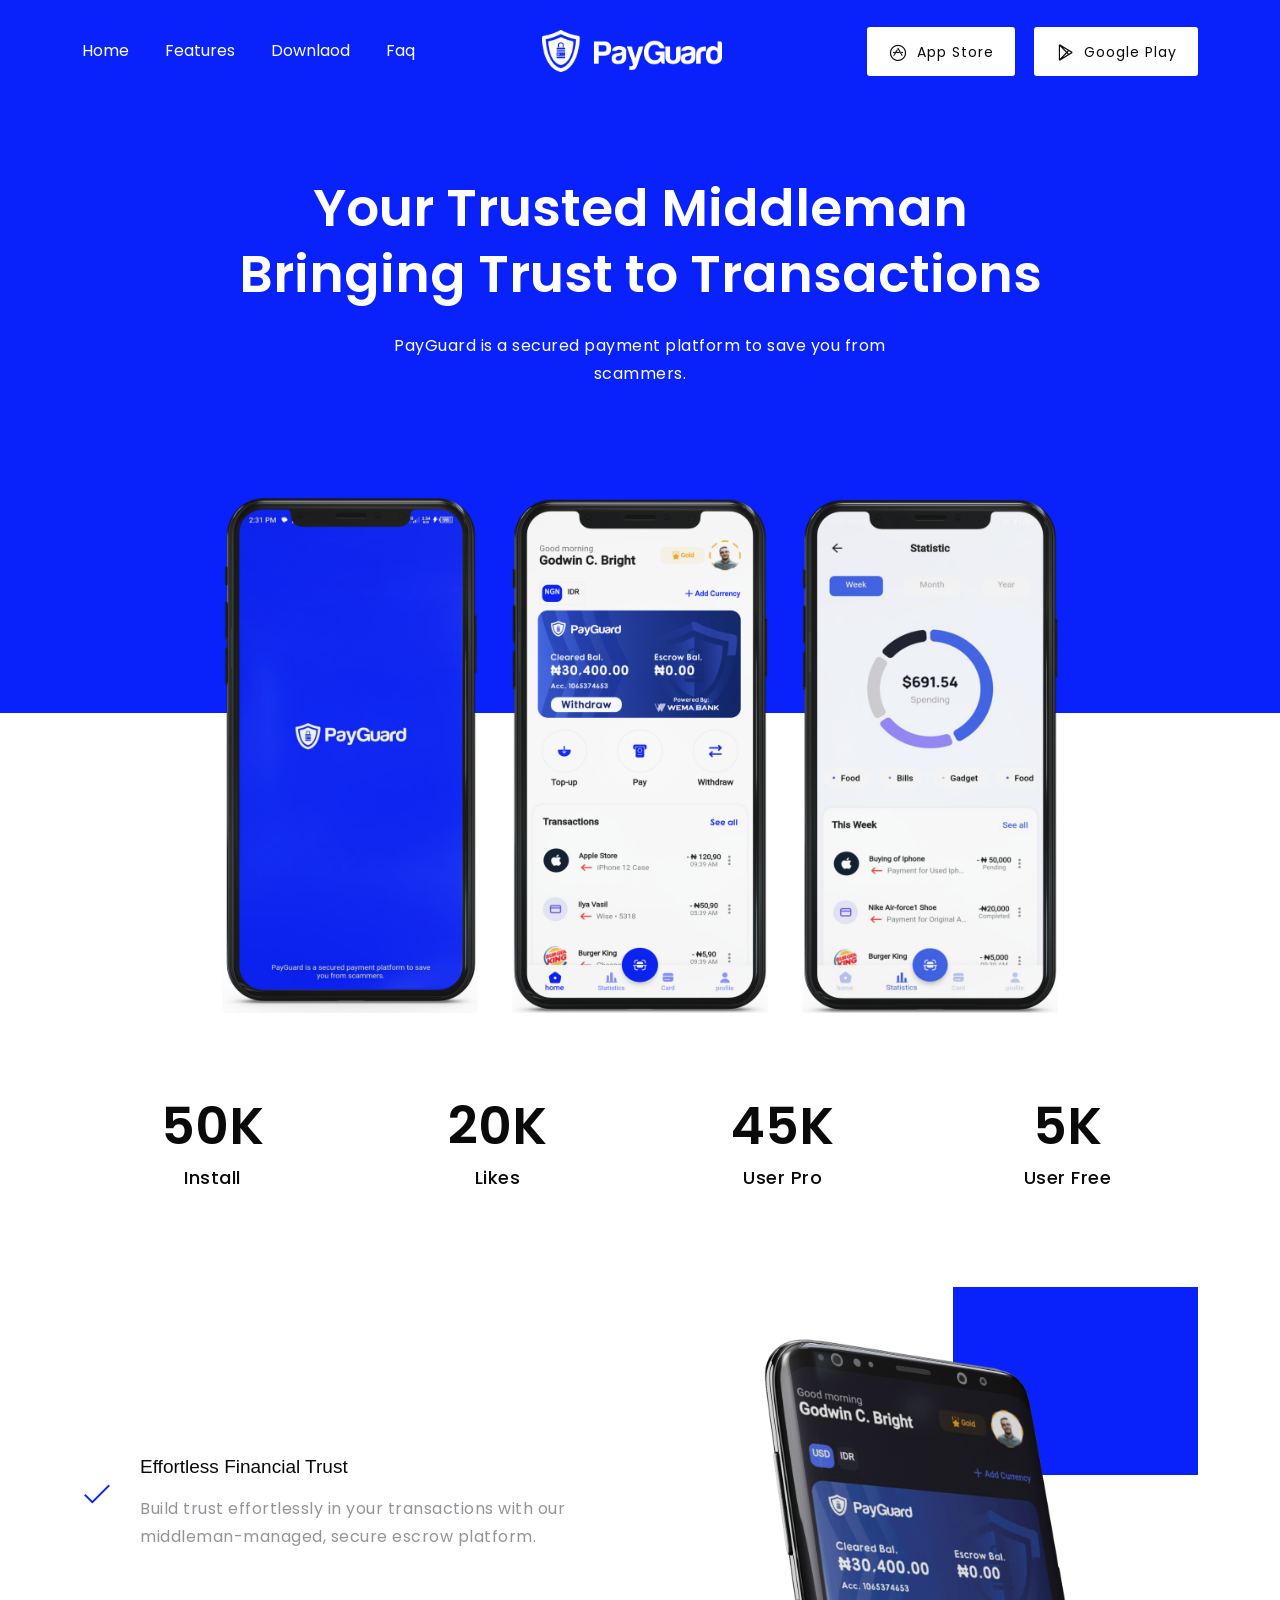
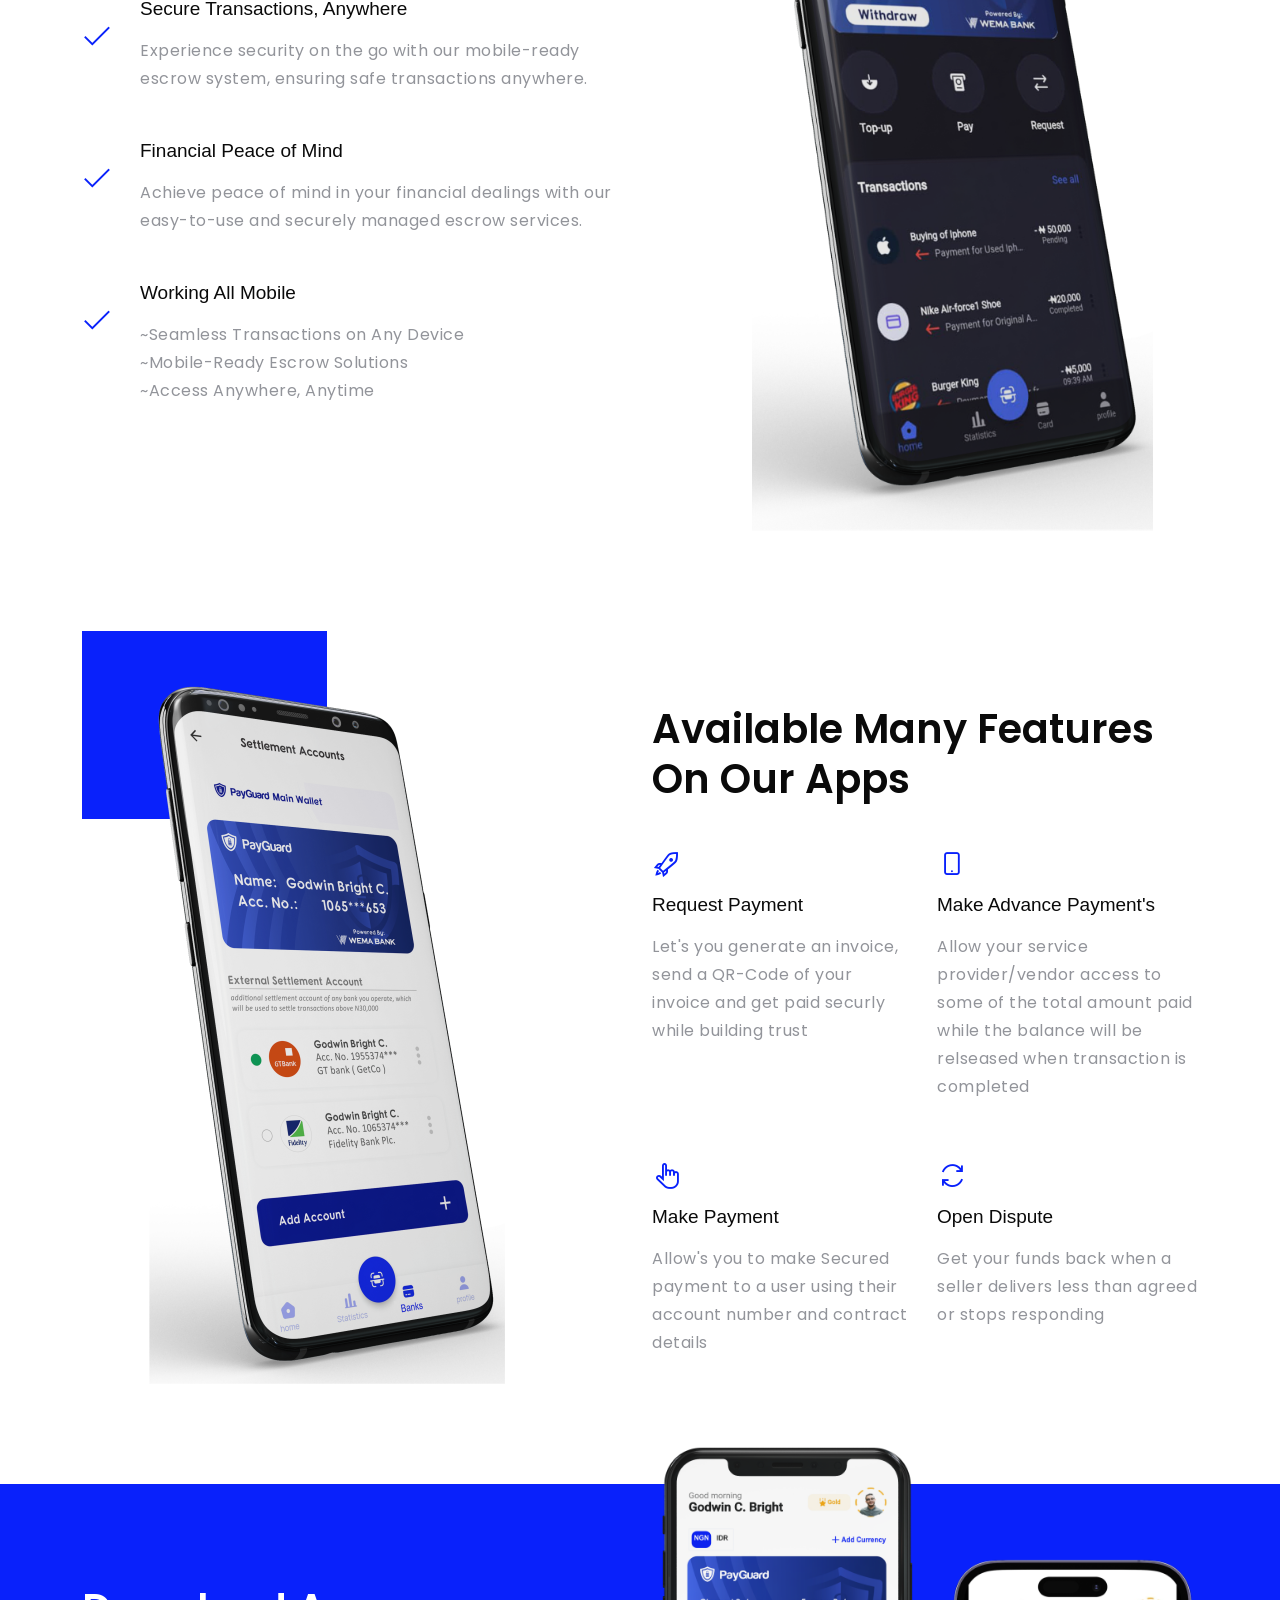
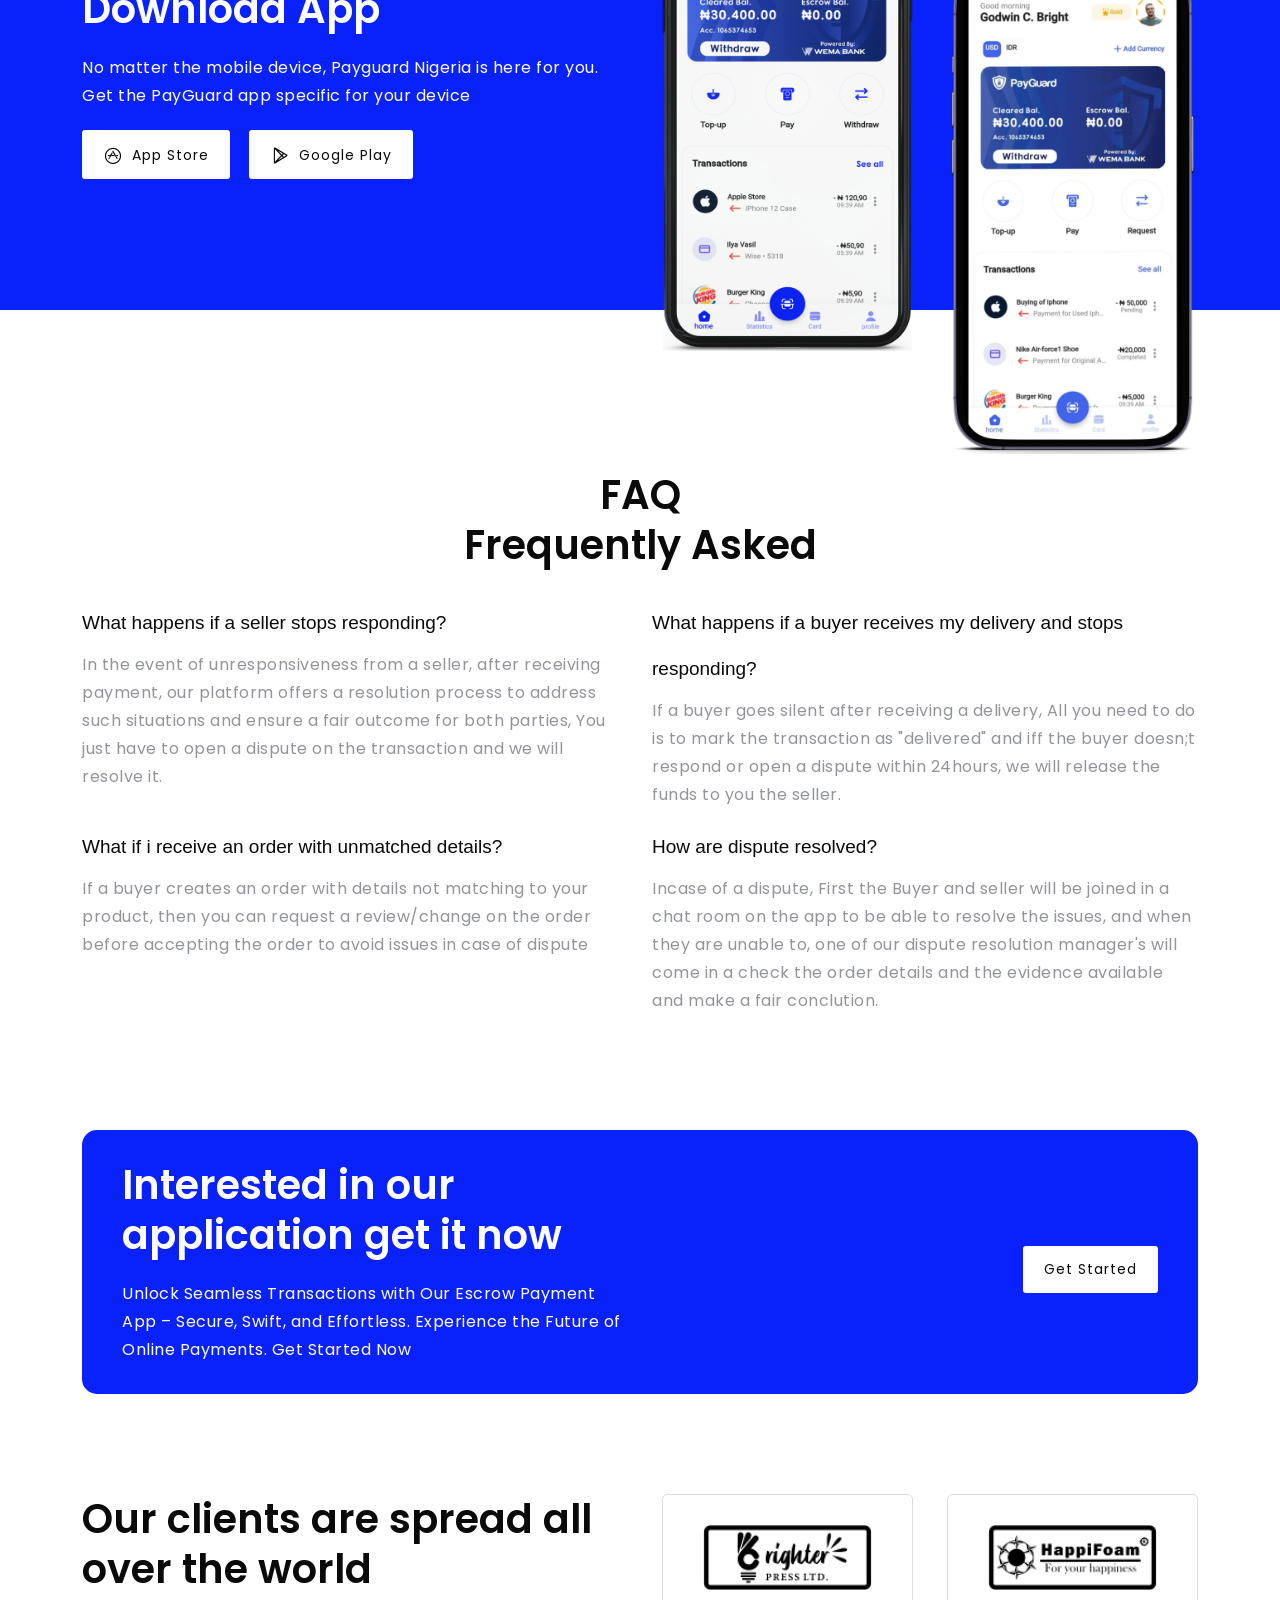
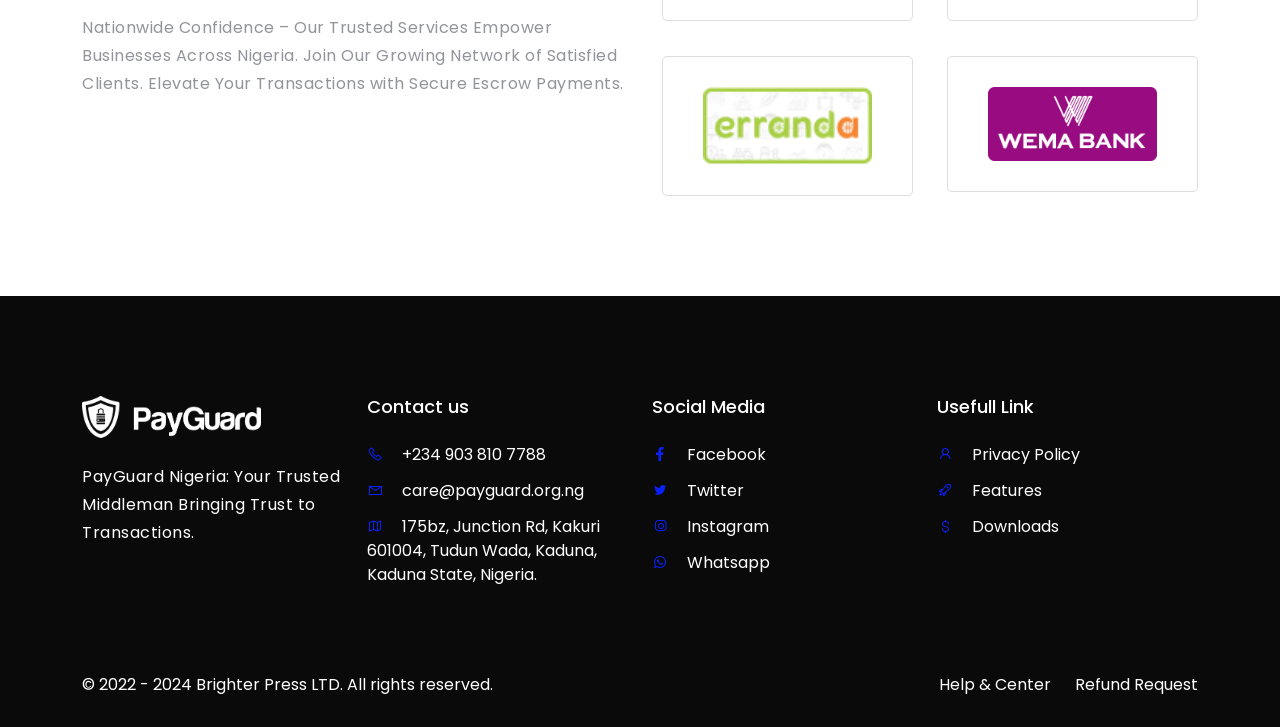
==== index.html @ c8d4c010 "Initial commit: Old Landing Page Version" ====
<!DOCTYPE html>
<html lang="zxx">
	<head>
		<meta charset="UTF-8">
		<meta name="viewport" content="width=device-width, initial-scale=1.0">
		<link rel="shortcut icon" href="img/PGIcon3.png">
		<title>PayGuard</title>
		<link rel="stylesheet" href="css/bootstrap.min.css">
		<link rel="stylesheet" href="css/line-awesome.min.css">
		<link rel="stylesheet" href="css/magnific-popup.css">
		<link rel="stylesheet" href="css/swiper.min.css">
		<link rel="stylesheet" href="css/style.css">
	</head>
	<body>
		
		<!-- loader -->
		<div class="loader">
	      	<div class="loading">
		        <div class="spinner-border aloader" role="status">
		      		<span class="sr-only"></span>
		    	</div>
		    </div>
	    </div>
		<!-- end loader -->


		<!-- navbar -->
		<div id="navbar" class="navbar navbar-expand-lg justify-content-center">
			<div class="container">

			    <div class="collapse navbar-collapse" id="navbarSupportedContent">
			    	<ul class="navbar-nav nav">
						<li class="nav-item"><a class="nav-link" href="#home">Home</a></li>
						<li class="nav-item"><a class="nav-link" href="#features">Features</a></li>
						<li class="nav-item"><a class="nav-link" href="#download">Downlaod</a></li>
						<li class="nav-item"><a class="nav-link" href="#faq">Faq</a></li>
					</ul>
			    </div>
			    <a href="#" class="navbar-brand"><img src="img/PGLogoW.png" alt=""></a>
				<button class="navbar-toggler" type="button" data-bs-toggle="collapse" data-bs-target="#navbarSupportedContent" aria-controls="navbarSupportedContent" aria-expanded="false" aria-label="Toggle navigation">
			        <i class="la la-bars"></i>
			    </button>
			    <ul class="button-navbar">
			    	<li><button class="button"><i class="lab la-app-store"></i>App Store</button></li>
			    	<li><button class="button"><i class="lab la-google-play"></i>Google Play</button></li>
			    </ul>
			</div>
		</div>
		<!-- end navbar -->


		<!-- intro -->
		<div id="home" class="intro">
			<div class="container">
				<div class="content">
					<h1>Your Trusted Middleman</h1>
					<h1>Bringing Trust to Transactions</h1>
					<p>PayGuard is a secured payment platform to save you from scammers. </p>
				</div>
			</div>
		</div>
		<!-- end intro -->

		<!-- intro image -->
		<div class="intro-image">
			<div class="container">
				<div class="row">
					<div class="col-md">
						<img src="img/PGM2.png" alt="">
					</div>
					<div class="col-md m-none">
						<img src="img/PGM1.png" alt="">
					</div>
					<div class="col-md m-none">
						<img src="img/PGM3.png" alt="">
					</div>
				</div>
			</div>
		</div>
		<!-- end intro image -->

		<!-- counter -->
		<div class="counter">
			<div class="container">
				<div class="row">
					<div class="col-md col-6">
						<h1>50K</h1>
						<p>Install</p>
					</div>
					<div class="col-md col-6">
						<h1>20K</h1>
						<p>Likes</p>
					</div>
					<div class="col-md col-6">
						<h1>45K</h1>
						<p>User Pro</p>
					</div>
					<div class="col-md col-6">
						<h1>5K</h1>
						<p>User Free</p>
					</div>
				</div>
			</div>
		</div>
		<!-- end counter -->

		<!-- features -->
		<div id="features" class="features">
			<div class="container">
				<div class="row align-items-center">
					<div class="col-md">
						<div class="content">
							<div class="icon">
								<i class="la la-check"></i>
							</div>
							<div class="text">
								<h5>Effortless Financial Trust</h5>
								<p>Build trust effortlessly in your transactions with our middleman-managed, secure escrow platform.</p>
							</div>
						</div>
						<div class="content">
							<div class="icon">
								<i class="la la-check"></i>
							</div>
							<div class="text">
								<h5>Secure Transactions, Anywhere</h5>
								<p>Experience security on the go with our mobile-ready escrow system, ensuring safe transactions anywhere.</p>
							</div>
						</div>
						<div class="content">
							<div class="icon">
								<i class="la la-check"></i>
							</div>
							<div class="text">
								<h5>Financial Peace of Mind</h5>
								<p>Achieve peace of mind in your financial dealings with our easy-to-use and securely managed escrow services.</p>
							</div>
						</div>
						<div class="content">
							<div class="icon">
								<i class="la la-check"></i>
							</div>
							<div class="text">
								<h5>Working All Mobile</h5>
								<p>~Seamless Transactions on Any Device <br > ~Mobile-Ready Escrow Solutions <br> ~Access Anywhere, Anytime</p>
							</div>
						</div>
					</div>
					<div class="col-md">
						<div class="content-image">
							<img src="img/PGMSide.png" alt="">
						</div>
					</div>
				</div>
			</div>
		</div>
		<!-- end features -->

		<!-- features 02-->
		<div class="features02">
			<div class="container">
				<div class="row align-items-center">
					<div class="col-md">
						<div class="content-image">
							<img src="img/settlementWeb1.png" alt="">
						</div>
					</div>
					<div class="col-md">
						<h2>Available Many Features On Our Apps</h2>
						<div class="row">
							<div class="col">
								<div class="content">
									<i class="la la-rocket"></i>
						            <h5>Request Payment</h5>
						            <p>Let's you generate an invoice, send a QR-Code of your invoice and get paid securly while building trust</p>
								</div>
							</div>
							<div class="col">
								<div class="content">
									<i class="la la-mobile"></i>
						            <h5>Make Advance Payment's</h5>
						            <p>Allow your service provider/vendor access to some of the total amount paid while the balance will be relseased when transaction is completed</p>
								</div>
							</div>
						</div>
						<div class="row">
							<div class="col">
								<div class="content">
									<i class="la la-hand-pointer"></i>
						            <h5>Make Payment</h5>
						            <p>Allow's you to make Secured payment to a user using their account number and contract details </p>
								</div>
							</div>
							<div class="col">
								<div class="content">
									<i class="la la-sync"></i>
						            <h5>Open Dispute</h5>
						            <p>Get your funds back when a seller delivers less than agreed or stops responding</p>
								</div>
							</div>
						</div>
					</div>
				</div>
			</div>
		</div>
		<!-- end features 02-->

		<!-- download -->
		<div id="download" class="download">
			<div class="container">
				<div class="row">
					<div class="col-md">
						<h2>Download App</h2>
						 <p>No matter the mobile device, Payguard Nigeria is here for you. Get the PayGuard app specific for your device</p>
						 <ul>
					    	<li><button class="button"><i class="lab la-app-store"></i>App Store</button></li>
			    	<li><button class="button"><i class="lab la-google-play"></i>Google Play</button></li>
					    </ul>
					</div>
					<div class="col-md col-second">
						<div class="row">
							<div class="col">
								<img src="img/PGM1.png" alt="" class="image1">
							</div>
							<div class="col">
								<img src="img/PGmockup1.png" alt="" class="image2">
							</div>
						</div>
					</div>
				</div>
			</div>
		</div>
		<!-- end download -->

		<!-- faq -->
		<div id="faq" class="faq">
			<div class="container">
				<h2>FAQ</h2>
				<h2>Frequently Asked</h2>
				<div class="row top-row">
					<div class="col-md">
						<h5>What happens if a seller stops responding?</h5>
						<p>In the event of unresponsiveness from a seller, after receiving payment, our platform offers a resolution process to address such situations and ensure a fair outcome for both parties, You just have to open a dispute on the transaction and we will resolve it.</p>
					</div>
					<div class="col-md">
						<h5>What happens if a buyer receives my delivery and stops responding?</h5>
						<p>If a buyer goes silent after receiving a delivery, All you need to do is to mark the transaction as "delivered" and iff the buyer doesn;t respond or open a dispute within 24hours, we will release the funds to you the seller.</p>
					</div>
				</div>
				<div class="row">
					<div class="col-md">
						<h5>What if i receive an order with unmatched details?</h5>
						<p>If a buyer creates an order with details not matching to your product, then you can request a review/change on the order before accepting the order to avoid issues in case of dispute</p>
					</div>
					<div class="col-md">
						<h5>How are dispute resolved?</h5>
						<p>Incase of a dispute, First the Buyer and seller will be joined in a chat room on the app to be able to resolve the issues, and when they are unable to, one of our dispute resolution manager's will come in a check the order details and the evidence available and make a fair conclution.</p>
					</div>
				</div>
			</div>
		</div>
		<!-- end faq -->

		<!-- cta -->
		<div class="cta">
			<div class="container">
				<div class="content">
					<div class="row align-items-center">
						<div class="col-md">
							<h2>Interested in our application get it now</h2>
							<p>Unlock Seamless Transactions with Our Escrow Payment App – Secure, Swift, and Effortless. Experience the Future of Online Payments. Get Started Now</p>
						</div>
						<div class="col-md">
							<div class="entry">
								<button class="button">Get Started</button>
							</div>
						</div>
					</div>
				</div>
			</div>
		</div>
		<!-- end cta -->

		<!-- clients -->
		<div id="clients" class="clients">
			<div class="container">
				<div class="row">
					<div class="col-md">
						<h2>Our clients are spread all over the world</h2>
						<p>Nationwide Confidence – Our Trusted Services Empower Businesses Across Nigeria. Join Our Growing Network of Satisfied Clients. Elevate Your Transactions with Secure Escrow Payments.</p>
					</div>
					<div class="col-md">
						<div class="row row-top">
							<div class="col">
								<div class="content">
									<img src="img/brighterPress.png" alt="">
								</div>
							</div>
							<div class="col">
								<div class="content">
									<img src="img/happifoam.png" alt="">
								</div>
							</div>
						</div>
						<div class="row">
							<div class="col">
								<div class="content">
									<img src="img/erranda_icon.png" alt="">
								</div>
							</div>
							<div class="col">
								<div class="content">
									<img src="img/wema_icon.png" alt="">
								</div>
							</div>
						</div>
					</div>
				</div>
			</div>
		</div>
		<!-- end clients -->

		<!-- footer -->
		<footer>
			<div class="content">
				<div class="container">
					<div class="row">
						<div class="col-md">
							<img src="img/PGLogoW.png" alt="">
							<p>PayGuard Nigeria: Your Trusted Middleman Bringing Trust to Transactions.</p>
						</div>
						<div class="col-md">
							<h6>Contact us</h6>
							<ul>
								<li><i class="la la-phone"></i>  +234 903 810 7788 </li>
								<li><i class="la la-envelope"></i>  care@payguard.org.ng </li>
								<li><i class="la la-map"></i>  175bz, Junction Rd, Kakuri 601004, Tudun Wada, Kaduna, Kaduna State, Nigeria. </li>
							</ul>
						</div>
						<div class="col-md">
							<h6>Social Media</h6>
							<ul>
								<li><a href="https://web.facebook.com/payguard.ng"><i class="la la-facebook"></i> Facebook</a></li>
								<li><a href="https://twitter.com/payguardng?t=vHfERNi8S-IK2CiI5XLwMA&s=09"><i class="la la-twitter"></i> Twitter</a></li>
								<li><a href="https://www.instagram.com/payguard.ng/?utm_source=ig_web_button_share_sheet&igshid=OGQ5ZDc2ODk2ZA=="><i class="la la-instagram"></i> Instagram</a></li>
								<li><a href="whatsapp://send?phone=+2349038107788"><i class="lab la-whatsapp"></i> Whatsapp</a></li>
								
							</ul>
						</div>
						<div class="col-md">
							<h6>Usefull Link</h6>
							<ul>
								<li><a href="https://payguard.org.ng/policy.html"><i class="la la-user"></i> Privacy Policy</a></li>
								<li><a href="https://payguard.org.ng/#features"><i class="la la-rocket"></i> Features</a></li>
								<li><a href="https://payguard.org.ng/#download"><i class="la la-dollar"></i> Downloads</a></li>
								<!--<li><a href=""><i class="la la-envelope"></i> Contact</a></li>-->
							</ul>
						</div>
					</div>
				</div>
			</div>
		</footer>
		<!-- end footer -->

		<!-- footer copyright -->
		<div class="footer-cp">
			<div class="container">
				<div class="row">
					<div class="col-md col-12">
						 © 2022 - 2024 Brighter Press LTD. All rights reserved. 
					</div>
					<div class="col-md col-12">
						<ul>
							<li><a href="">Help & Center</a></li>
							<li><a href="">Refund Request</a></li>
						</ul>
					</div>
				</div>
			</div>
		</div>
		<!-- end footer copyright -->


		<!-- script -->
		<script src="js/jquery.min.js"></script>
		<script src="js/bootstrap.bundle.min.js"></script>
		<script src="js/magnific-popup.min.js"></script>
		<script src="js/swiper.min.js"></script>
		<script src="js/main.js"></script>
		
		
	</body>
</html>
---- css/line-awesome.min.css ----
.la,.lab,.lad,.lal,.lar,.las{-moz-osx-font-smoothing:grayscale;-webkit-font-smoothing:antialiased;display:inline-block;font-style:normal;font-variant:normal;text-rendering:auto;line-height:1}.la-lg{font-size:1.33333em;line-height:.75em;vertical-align:-.0667em}.la-xs{font-size:.75em}.la-sm{font-size:.875em}.la-1x{font-size:1em}.la-2x{font-size:2em}.la-3x{font-size:3em}.la-4x{font-size:4em}.la-5x{font-size:5em}.la-6x{font-size:6em}.la-7x{font-size:7em}.la-8x{font-size:8em}.la-9x{font-size:9em}.la-10x{font-size:10em}.la-fw{text-align:center;width:1.25em}.la-ul{list-style-type:none;margin-left:2.5em;padding-left:0}.la-ul>li{position:relative}.la-li{left:-2em;position:absolute;text-align:center;width:2em;line-height:inherit}.la-border{border:solid .08em #eee;border-radius:.1em;padding:.2em .25em .15em}.la-pull-left{float:left}.la-pull-right{float:right}.la.la-pull-left,.lab.la-pull-left,.lal.la-pull-left,.lar.la-pull-left,.las.la-pull-left{margin-right:.3em}.la.la-pull-right,.lab.la-pull-right,.lal.la-pull-right,.lar.la-pull-right,.las.la-pull-right{margin-left:.3em}.la-spin{-webkit-animation:la-spin 2s infinite linear;animation:la-spin 2s infinite linear}.la-pulse{-webkit-animation:la-spin 1s infinite steps(8);animation:la-spin 1s infinite steps(8)}@-webkit-keyframes la-spin{0%{-webkit-transform:rotate(0);transform:rotate(0)}100%{-webkit-transform:rotate(360deg);transform:rotate(360deg)}}@keyframes la-spin{0%{-webkit-transform:rotate(0);transform:rotate(0)}100%{-webkit-transform:rotate(360deg);transform:rotate(360deg)}}.la-rotate-90{-webkit-transform:rotate(90deg);transform:rotate(90deg)}.la-rotate-180{-webkit-transform:rotate(180deg);transform:rotate(180deg)}.la-rotate-270{-webkit-transform:rotate(270deg);transform:rotate(270deg)}.la-flip-horizontal{-webkit-transform:scale(-1,1);transform:scale(-1,1)}.la-flip-vertical{-webkit-transform:scale(1,-1);transform:scale(1,-1)}.la-flip-both,.la-flip-horizontal.la-flip-vertical{-webkit-transform:scale(-1,-1);transform:scale(-1,-1)}:root .la-flip-both,:root .la-flip-horizontal,:root .la-flip-vertical,:root .la-rotate-180,:root .la-rotate-270,:root .la-rotate-90{-webkit-filter:none;filter:none}.la-stack{display:inline-block;height:2em;line-height:2em;position:relative;vertical-align:middle;width:2.5em}.la-stack-1x,.la-stack-2x{left:0;position:absolute;text-align:center;width:100%}.la-stack-1x{line-height:inherit}.la-stack-2x{font-size:2em}.la-inverse{color:#fff}.la-500px:before{content:"\f26e"}.la-accessible-icon:before{content:"\f368"}.la-accusoft:before{content:"\f369"}.la-acquisitions-incorporated:before{content:"\f6af"}.la-ad:before{content:"\f641"}.la-address-book:before{content:"\f2b9"}.la-address-card:before{content:"\f2bb"}.la-adjust:before{content:"\f042"}.la-adn:before{content:"\f170"}.la-adobe:before{content:"\f778"}.la-adversal:before{content:"\f36a"}.la-affiliatetheme:before{content:"\f36b"}.la-air-freshener:before{content:"\f5d0"}.la-airbnb:before{content:"\f834"}.la-algolia:before{content:"\f36c"}.la-align-center:before{content:"\f037"}.la-align-justify:before{content:"\f039"}.la-align-left:before{content:"\f036"}.la-align-right:before{content:"\f038"}.la-alipay:before{content:"\f642"}.la-allergies:before{content:"\f461"}.la-amazon:before{content:"\f270"}.la-amazon-pay:before{content:"\f42c"}.la-ambulance:before{content:"\f0f9"}.la-american-sign-language-interpreting:before{content:"\f2a3"}.la-amilia:before{content:"\f36d"}.la-anchor:before{content:"\f13d"}.la-android:before{content:"\f17b"}.la-angellist:before{content:"\f209"}.la-angle-double-down:before{content:"\f103"}.la-angle-double-left:before{content:"\f100"}.la-angle-double-right:before{content:"\f101"}.la-angle-double-up:before{content:"\f102"}.la-angle-down:before{content:"\f107"}.la-angle-left:before{content:"\f104"}.la-angle-right:before{content:"\f105"}.la-angle-up:before{content:"\f106"}.la-angry:before{content:"\f556"}.la-angrycreative:before{content:"\f36e"}.la-angular:before{content:"\f420"}.la-ankh:before{content:"\f644"}.la-app-store:before{content:"\f36f"}.la-app-store-ios:before{content:"\f370"}.la-apper:before{content:"\f371"}.la-apple:before{content:"\f179"}.la-apple-alt:before{content:"\f5d1"}.la-apple-pay:before{content:"\f415"}.la-archive:before{content:"\f187"}.la-archway:before{content:"\f557"}.la-arrow-alt-circle-down:before{content:"\f358"}.la-arrow-alt-circle-left:before{content:"\f359"}.la-arrow-alt-circle-right:before{content:"\f35a"}.la-arrow-alt-circle-up:before{content:"\f35b"}.la-arrow-circle-down:before{content:"\f0ab"}.la-arrow-circle-left:before{content:"\f0a8"}.la-arrow-circle-right:before{content:"\f0a9"}.la-arrow-circle-up:before{content:"\f0aa"}.la-arrow-down:before{content:"\f063"}.la-arrow-left:before{content:"\f060"}.la-arrow-right:before{content:"\f061"}.la-arrow-up:before{content:"\f062"}.la-arrows-alt:before{content:"\f0b2"}.la-arrows-alt-h:before{content:"\f337"}.la-arrows-alt-v:before{content:"\f338"}.la-artstation:before{content:"\f77a"}.la-assistive-listening-systems:before{content:"\f2a2"}.la-asterisk:before{content:"\f069"}.la-asymmetrik:before{content:"\f372"}.la-at:before{content:"\f1fa"}.la-atlas:before{content:"\f558"}.la-atlassian:before{content:"\f77b"}.la-atom:before{content:"\f5d2"}.la-audible:before{content:"\f373"}.la-audio-description:before{content:"\f29e"}.la-autoprefixer:before{content:"\f41c"}.la-avianex:before{content:"\f374"}.la-aviato:before{content:"\f421"}.la-award:before{content:"\f559"}.la-aws:before{content:"\f375"}.la-baby:before{content:"\f77c"}.la-baby-carriage:before{content:"\f77d"}.la-backspace:before{content:"\f55a"}.la-backward:before{content:"\f04a"}.la-bacon:before{content:"\f7e5"}.la-balance-scale:before{content:"\f24e"}.la-balance-scale-left:before{content:"\f515"}.la-balance-scale-right:before{content:"\f516"}.la-ban:before{content:"\f05e"}.la-band-aid:before{content:"\f462"}.la-bandcamp:before{content:"\f2d5"}.la-barcode:before{content:"\f02a"}.la-bars:before{content:"\f0c9"}.la-baseball-ball:before{content:"\f433"}.la-basketball-ball:before{content:"\f434"}.la-bath:before{content:"\f2cd"}.la-battery-empty:before{content:"\f244"}.la-battery-full:before{content:"\f240"}.la-battery-half:before{content:"\f242"}.la-battery-quarter:before{content:"\f243"}.la-battery-three-quarters:before{content:"\f241"}.la-battle-net:before{content:"\f835"}.la-bed:before{content:"\f236"}.la-beer:before{content:"\f0fc"}.la-behance:before{content:"\f1b4"}.la-behance-square:before{content:"\f1b5"}.la-bell:before{content:"\f0f3"}.la-bell-slash:before{content:"\f1f6"}.la-bezier-curve:before{content:"\f55b"}.la-bible:before{content:"\f647"}.la-bicycle:before{content:"\f206"}.la-biking:before{content:"\f84a"}.la-bimobject:before{content:"\f378"}.la-binoculars:before{content:"\f1e5"}.la-biohazard:before{content:"\f780"}.la-birthday-cake:before{content:"\f1fd"}.la-bitbucket:before{content:"\f171"}.la-bitcoin:before{content:"\f379"}.la-bity:before{content:"\f37a"}.la-black-tie:before{content:"\f27e"}.la-blackberry:before{content:"\f37b"}.la-blender:before{content:"\f517"}.la-blender-phone:before{content:"\f6b6"}.la-blind:before{content:"\f29d"}.la-blog:before{content:"\f781"}.la-blogger:before{content:"\f37c"}.la-blogger-b:before{content:"\f37d"}.la-bluetooth:before{content:"\f293"}.la-bluetooth-b:before{content:"\f294"}.la-bold:before{content:"\f032"}.la-bolt:before{content:"\f0e7"}.la-bomb:before{content:"\f1e2"}.la-bone:before{content:"\f5d7"}.la-bong:before{content:"\f55c"}.la-book:before{content:"\f02d"}.la-book-dead:before{content:"\f6b7"}.la-book-medical:before{content:"\f7e6"}.la-book-open:before{content:"\f518"}.la-book-reader:before{content:"\f5da"}.la-bookmark:before{content:"\f02e"}.la-bootstrap:before{content:"\f836"}.la-border-all:before{content:"\f84c"}.la-border-none:before{content:"\f850"}.la-border-style:before{content:"\f853"}.la-bowling-ball:before{content:"\f436"}.la-box:before{content:"\f466"}.la-box-open:before{content:"\f49e"}.la-boxes:before{content:"\f468"}.la-braille:before{content:"\f2a1"}.la-brain:before{content:"\f5dc"}.la-bread-slice:before{content:"\f7ec"}.la-briefcase:before{content:"\f0b1"}.la-briefcase-medical:before{content:"\f469"}.la-broadcast-tower:before{content:"\f519"}.la-broom:before{content:"\f51a"}.la-brush:before{content:"\f55d"}.la-btc:before{content:"\f15a"}.la-buffer:before{content:"\f837"}.la-bug:before{content:"\f188"}.la-building:before{content:"\f1ad"}.la-bullhorn:before{content:"\f0a1"}.la-bullseye:before{content:"\f140"}.la-burn:before{content:"\f46a"}.la-buromobelexperte:before{content:"\f37f"}.la-bus:before{content:"\f207"}.la-bus-alt:before{content:"\f55e"}.la-business-time:before{content:"\f64a"}.la-buy-n-large:before{content:"\f8a6"}.la-buysellads:before{content:"\f20d"}.la-calculator:before{content:"\f1ec"}.la-calendar:before{content:"\f133"}.la-calendar-alt:before{content:"\f073"}.la-calendar-check:before{content:"\f274"}.la-calendar-day:before{content:"\f783"}.la-calendar-minus:before{content:"\f272"}.la-calendar-plus:before{content:"\f271"}.la-calendar-times:before{content:"\f273"}.la-calendar-week:before{content:"\f784"}.la-camera:before{content:"\f030"}.la-camera-retro:before{content:"\f083"}.la-campground:before{content:"\f6bb"}.la-canadian-maple-leaf:before{content:"\f785"}.la-candy-cane:before{content:"\f786"}.la-cannabis:before{content:"\f55f"}.la-capsules:before{content:"\f46b"}.la-car:before{content:"\f1b9"}.la-car-alt:before{content:"\f5de"}.la-car-battery:before{content:"\f5df"}.la-car-crash:before{content:"\f5e1"}.la-car-side:before{content:"\f5e4"}.la-caret-down:before{content:"\f0d7"}.la-caret-left:before{content:"\f0d9"}.la-caret-right:before{content:"\f0da"}.la-caret-square-down:before{content:"\f150"}.la-caret-square-left:before{content:"\f191"}.la-caret-square-right:before{content:"\f152"}.la-caret-square-up:before{content:"\f151"}.la-caret-up:before{content:"\f0d8"}.la-carrot:before{content:"\f787"}.la-cart-arrow-down:before{content:"\f218"}.la-cart-plus:before{content:"\f217"}.la-cash-register:before{content:"\f788"}.la-cat:before{content:"\f6be"}.la-cc-amazon-pay:before{content:"\f42d"}.la-cc-amex:before{content:"\f1f3"}.la-cc-apple-pay:before{content:"\f416"}.la-cc-diners-club:before{content:"\f24c"}.la-cc-discover:before{content:"\f1f2"}.la-cc-jcb:before{content:"\f24b"}.la-cc-mastercard:before{content:"\f1f1"}.la-cc-paypal:before{content:"\f1f4"}.la-cc-stripe:before{content:"\f1f5"}.la-cc-visa:before{content:"\f1f0"}.la-centercode:before{content:"\f380"}.la-centos:before{content:"\f789"}.la-certificate:before{content:"\f0a3"}.la-chair:before{content:"\f6c0"}.la-chalkboard:before{content:"\f51b"}.la-chalkboard-teacher:before{content:"\f51c"}.la-charging-station:before{content:"\f5e7"}.la-chart-area:before{content:"\f1fe"}.la-chart-bar:before{content:"\f080"}.la-chart-line:before{content:"\f201"}.la-chart-pie:before{content:"\f200"}.la-check:before{content:"\f00c"}.la-check-circle:before{content:"\f058"}.la-check-double:before{content:"\f560"}.la-check-square:before{content:"\f14a"}.la-cheese:before{content:"\f7ef"}.la-chess:before{content:"\f439"}.la-chess-bishop:before{content:"\f43a"}.la-chess-board:before{content:"\f43c"}.la-chess-king:before{content:"\f43f"}.la-chess-knight:before{content:"\f441"}.la-chess-pawn:before{content:"\f443"}.la-chess-queen:before{content:"\f445"}.la-chess-rook:before{content:"\f447"}.la-chevron-circle-down:before{content:"\f13a"}.la-chevron-circle-left:before{content:"\f137"}.la-chevron-circle-right:before{content:"\f138"}.la-chevron-circle-up:before{content:"\f139"}.la-chevron-down:before{content:"\f078"}.la-chevron-left:before{content:"\f053"}.la-chevron-right:before{content:"\f054"}.la-chevron-up:before{content:"\f077"}.la-child:before{content:"\f1ae"}.la-chrome:before{content:"\f268"}.la-chromecast:before{content:"\f838"}.la-church:before{content:"\f51d"}.la-circle:before{content:"\f111"}.la-circle-notch:before{content:"\f1ce"}.la-city:before{content:"\f64f"}.la-clinic-medical:before{content:"\f7f2"}.la-clipboard:before{content:"\f328"}.la-clipboard-check:before{content:"\f46c"}.la-clipboard-list:before{content:"\f46d"}.la-clock:before{content:"\f017"}.la-clone:before{content:"\f24d"}.la-closed-captioning:before{content:"\f20a"}.la-cloud:before{content:"\f0c2"}.la-cloud-download-alt:before{content:"\f381"}.la-cloud-meatball:before{content:"\f73b"}.la-cloud-moon:before{content:"\f6c3"}.la-cloud-moon-rain:before{content:"\f73c"}.la-cloud-rain:before{content:"\f73d"}.la-cloud-showers-heavy:before{content:"\f740"}.la-cloud-sun:before{content:"\f6c4"}.la-cloud-sun-rain:before{content:"\f743"}.la-cloud-upload-alt:before{content:"\f382"}.la-cloudscale:before{content:"\f383"}.la-cloudsmith:before{content:"\f384"}.la-cloudversify:before{content:"\f385"}.la-cocktail:before{content:"\f561"}.la-code:before{content:"\f121"}.la-code-branch:before{content:"\f126"}.la-codepen:before{content:"\f1cb"}.la-codiepie:before{content:"\f284"}.la-coffee:before{content:"\f0f4"}.la-cog:before{content:"\f013"}.la-cogs:before{content:"\f085"}.la-coins:before{content:"\f51e"}.la-columns:before{content:"\f0db"}.la-comment:before{content:"\f075"}.la-comment-alt:before{content:"\f27a"}.la-comment-dollar:before{content:"\f651"}.la-comment-dots:before{content:"\f4ad"}.la-comment-medical:before{content:"\f7f5"}.la-comment-slash:before{content:"\f4b3"}.la-comments:before{content:"\f086"}.la-comments-dollar:before{content:"\f653"}.la-compact-disc:before{content:"\f51f"}.la-compass:before{content:"\f14e"}.la-compress:before{content:"\f066"}.la-compress-arrows-alt:before{content:"\f78c"}.la-concierge-bell:before{content:"\f562"}.la-confluence:before{content:"\f78d"}.la-connectdevelop:before{content:"\f20e"}.la-contao:before{content:"\f26d"}.la-cookie:before{content:"\f563"}.la-cookie-bite:before{content:"\f564"}.la-copy:before{content:"\f0c5"}.la-copyright:before{content:"\f1f9"}.la-cotton-bureau:before{content:"\f89e"}.la-couch:before{content:"\f4b8"}.la-cpanel:before{content:"\f388"}.la-creative-commons:before{content:"\f25e"}.la-creative-commons-by:before{content:"\f4e7"}.la-creative-commons-nc:before{content:"\f4e8"}.la-creative-commons-nc-eu:before{content:"\f4e9"}.la-creative-commons-nc-jp:before{content:"\f4ea"}.la-creative-commons-nd:before{content:"\f4eb"}.la-creative-commons-pd:before{content:"\f4ec"}.la-creative-commons-pd-alt:before{content:"\f4ed"}.la-creative-commons-remix:before{content:"\f4ee"}.la-creative-commons-sa:before{content:"\f4ef"}.la-creative-commons-sampling:before{content:"\f4f0"}.la-creative-commons-sampling-plus:before{content:"\f4f1"}.la-creative-commons-share:before{content:"\f4f2"}.la-creative-commons-zero:before{content:"\f4f3"}.la-credit-card:before{content:"\f09d"}.la-critical-role:before{content:"\f6c9"}.la-crop:before{content:"\f125"}.la-crop-alt:before{content:"\f565"}.la-cross:before{content:"\f654"}.la-crosshairs:before{content:"\f05b"}.la-crow:before{content:"\f520"}.la-crown:before{content:"\f521"}.la-crutch:before{content:"\f7f7"}.la-css3:before{content:"\f13c"}.la-css3-alt:before{content:"\f38b"}.la-cube:before{content:"\f1b2"}.la-cubes:before{content:"\f1b3"}.la-cut:before{content:"\f0c4"}.la-cuttlefish:before{content:"\f38c"}.la-d-and-d:before{content:"\f38d"}.la-d-and-d-beyond:before{content:"\f6ca"}.la-dashcube:before{content:"\f210"}.la-database:before{content:"\f1c0"}.la-deaf:before{content:"\f2a4"}.la-delicious:before{content:"\f1a5"}.la-democrat:before{content:"\f747"}.la-deploydog:before{content:"\f38e"}.la-deskpro:before{content:"\f38f"}.la-desktop:before{content:"\f108"}.la-dev:before{content:"\f6cc"}.la-deviantart:before{content:"\f1bd"}.la-dharmachakra:before{content:"\f655"}.la-dhl:before{content:"\f790"}.la-diagnoses:before{content:"\f470"}.la-diaspora:before{content:"\f791"}.la-dice:before{content:"\f522"}.la-dice-d20:before{content:"\f6cf"}.la-dice-d6:before{content:"\f6d1"}.la-dice-five:before{content:"\f523"}.la-dice-four:before{content:"\f524"}.la-dice-one:before{content:"\f525"}.la-dice-six:before{content:"\f526"}.la-dice-three:before{content:"\f527"}.la-dice-two:before{content:"\f528"}.la-digg:before{content:"\f1a6"}.la-digital-ocean:before{content:"\f391"}.la-digital-tachograph:before{content:"\f566"}.la-directions:before{content:"\f5eb"}.la-discord:before{content:"\f392"}.la-discourse:before{content:"\f393"}.la-divide:before{content:"\f529"}.la-dizzy:before{content:"\f567"}.la-dna:before{content:"\f471"}.la-dochub:before{content:"\f394"}.la-docker:before{content:"\f395"}.la-dog:before{content:"\f6d3"}.la-dollar-sign:before{content:"\f155"}.la-dolly:before{content:"\f472"}.la-dolly-flatbed:before{content:"\f474"}.la-donate:before{content:"\f4b9"}.la-door-closed:before{content:"\f52a"}.la-door-open:before{content:"\f52b"}.la-dot-circle:before{content:"\f192"}.la-dove:before{content:"\f4ba"}.la-download:before{content:"\f019"}.la-draft2digital:before{content:"\f396"}.la-drafting-compass:before{content:"\f568"}.la-dragon:before{content:"\f6d5"}.la-draw-polygon:before{content:"\f5ee"}.la-dribbble:before{content:"\f17d"}.la-dribbble-square:before{content:"\f397"}.la-dropbox:before{content:"\f16b"}.la-drum:before{content:"\f569"}.la-drum-steelpan:before{content:"\f56a"}.la-drumstick-bite:before{content:"\f6d7"}.la-drupal:before{content:"\f1a9"}.la-dumbbell:before{content:"\f44b"}.la-dumpster:before{content:"\f793"}.la-dumpster-fire:before{content:"\f794"}.la-dungeon:before{content:"\f6d9"}.la-dyalog:before{content:"\f399"}.la-earlybirds:before{content:"\f39a"}.la-ebay:before{content:"\f4f4"}.la-edge:before{content:"\f282"}.la-edit:before{content:"\f044"}.la-egg:before{content:"\f7fb"}.la-eject:before{content:"\f052"}.la-elementor:before{content:"\f430"}.la-ellipsis-h:before{content:"\f141"}.la-ellipsis-v:before{content:"\f142"}.la-ello:before{content:"\f5f1"}.la-ember:before{content:"\f423"}.la-empire:before{content:"\f1d1"}.la-envelope:before{content:"\f0e0"}.la-envelope-open:before{content:"\f2b6"}.la-envelope-open-text:before{content:"\f658"}.la-envelope-square:before{content:"\f199"}.la-envira:before{content:"\f299"}.la-equals:before{content:"\f52c"}.la-eraser:before{content:"\f12d"}.la-erlang:before{content:"\f39d"}.la-ethereum:before{content:"\f42e"}.la-ethernet:before{content:"\f796"}.la-etsy:before{content:"\f2d7"}.la-euro-sign:before{content:"\f153"}.la-evernote:before{content:"\f839"}.la-exchange-alt:before{content:"\f362"}.la-exclamation:before{content:"\f12a"}.la-exclamation-circle:before{content:"\f06a"}.la-exclamation-triangle:before{content:"\f071"}.la-expand:before{content:"\f065"}.la-expand-arrows-alt:before{content:"\f31e"}.la-expeditedssl:before{content:"\f23e"}.la-external-link-alt:before{content:"\f35d"}.la-external-link-square-alt:before{content:"\f360"}.la-eye:before{content:"\f06e"}.la-eye-dropper:before{content:"\f1fb"}.la-eye-slash:before{content:"\f070"}.la-facebook:before{content:"\f09a"}.la-facebook-f:before{content:"\f39e"}.la-facebook-messenger:before{content:"\f39f"}.la-facebook-square:before{content:"\f082"}.la-fan:before{content:"\f863"}.la-fantasy-flight-games:before{content:"\f6dc"}.la-fast-backward:before{content:"\f049"}.la-fast-forward:before{content:"\f050"}.la-fax:before{content:"\f1ac"}.la-feather:before{content:"\f52d"}.la-feather-alt:before{content:"\f56b"}.la-fedex:before{content:"\f797"}.la-fedora:before{content:"\f798"}.la-female:before{content:"\f182"}.la-fighter-jet:before{content:"\f0fb"}.la-figma:before{content:"\f799"}.la-file:before{content:"\f15b"}.la-file-alt:before{content:"\f15c"}.la-file-archive:before{content:"\f1c6"}.la-file-audio:before{content:"\f1c7"}.la-file-code:before{content:"\f1c9"}.la-file-contract:before{content:"\f56c"}.la-file-csv:before{content:"\f6dd"}.la-file-download:before{content:"\f56d"}.la-file-excel:before{content:"\f1c3"}.la-file-export:before{content:"\f56e"}.la-file-image:before{content:"\f1c5"}.la-file-import:before{content:"\f56f"}.la-file-invoice:before{content:"\f570"}.la-file-invoice-dollar:before{content:"\f571"}.la-file-medical:before{content:"\f477"}.la-file-medical-alt:before{content:"\f478"}.la-file-pdf:before{content:"\f1c1"}.la-file-powerpoint:before{content:"\f1c4"}.la-file-prescription:before{content:"\f572"}.la-file-signature:before{content:"\f573"}.la-file-upload:before{content:"\f574"}.la-file-video:before{content:"\f1c8"}.la-file-word:before{content:"\f1c2"}.la-fill:before{content:"\f575"}.la-fill-drip:before{content:"\f576"}.la-film:before{content:"\f008"}.la-filter:before{content:"\f0b0"}.la-fingerprint:before{content:"\f577"}.la-fire:before{content:"\f06d"}.la-fire-alt:before{content:"\f7e4"}.la-fire-extinguisher:before{content:"\f134"}.la-firefox:before{content:"\f269"}.la-first-aid:before{content:"\f479"}.la-first-order:before{content:"\f2b0"}.la-first-order-alt:before{content:"\f50a"}.la-firstdraft:before{content:"\f3a1"}.la-fish:before{content:"\f578"}.la-fist-raised:before{content:"\f6de"}.la-flag:before{content:"\f024"}.la-flag-checkered:before{content:"\f11e"}.la-flag-usa:before{content:"\f74d"}.la-flask:before{content:"\f0c3"}.la-flickr:before{content:"\f16e"}.la-flipboard:before{content:"\f44d"}.la-flushed:before{content:"\f579"}.la-fly:before{content:"\f417"}.la-folder:before{content:"\f07b"}.la-folder-minus:before{content:"\f65d"}.la-folder-open:before{content:"\f07c"}.la-folder-plus:before{content:"\f65e"}.la-font:before{content:"\f031"}.la-font-awesome:before{content:"\f2b4"}.la-font-awesome-alt:before{content:"\f35c"}.la-font-awesome-flag:before{content:"\f425"}.la-font-awesome-logo-full:before{content:"\f4e6"}.la-fonticons:before{content:"\f280"}.la-fonticons-fi:before{content:"\f3a2"}.la-football-ball:before{content:"\f44e"}.la-fort-awesome:before{content:"\f286"}.la-fort-awesome-alt:before{content:"\f3a3"}.la-forumbee:before{content:"\f211"}.la-forward:before{content:"\f04e"}.la-foursquare:before{content:"\f180"}.la-free-code-camp:before{content:"\f2c5"}.la-freebsd:before{content:"\f3a4"}.la-frog:before{content:"\f52e"}.la-frown:before{content:"\f119"}.la-frown-open:before{content:"\f57a"}.la-fulcrum:before{content:"\f50b"}.la-funnel-dollar:before{content:"\f662"}.la-futbol:before{content:"\f1e3"}.la-galactic-republic:before{content:"\f50c"}.la-galactic-senate:before{content:"\f50d"}.la-gamepad:before{content:"\f11b"}.la-gas-pump:before{content:"\f52f"}.la-gavel:before{content:"\f0e3"}.la-gem:before{content:"\f3a5"}.la-genderless:before{content:"\f22d"}.la-get-pocket:before{content:"\f265"}.la-gg:before{content:"\f260"}.la-gg-circle:before{content:"\f261"}.la-ghost:before{content:"\f6e2"}.la-gift:before{content:"\f06b"}.la-gifts:before{content:"\f79c"}.la-git:before{content:"\f1d3"}.la-git-alt:before{content:"\f841"}.la-git-square:before{content:"\f1d2"}.la-github:before{content:"\f09b"}.la-github-alt:before{content:"\f113"}.la-github-square:before{content:"\f092"}.la-gitkraken:before{content:"\f3a6"}.la-gitlab:before{content:"\f296"}.la-gitter:before{content:"\f426"}.la-glass-cheers:before{content:"\f79f"}.la-glass-martini:before{content:"\f000"}.la-glass-martini-alt:before{content:"\f57b"}.la-glass-whiskey:before{content:"\f7a0"}.la-glasses:before{content:"\f530"}.la-glide:before{content:"\f2a5"}.la-glide-g:before{content:"\f2a6"}.la-globe:before{content:"\f0ac"}.la-globe-africa:before{content:"\f57c"}.la-globe-americas:before{content:"\f57d"}.la-globe-asia:before{content:"\f57e"}.la-globe-europe:before{content:"\f7a2"}.la-gofore:before{content:"\f3a7"}.la-golf-ball:before{content:"\f450"}.la-goodreads:before{content:"\f3a8"}.la-goodreads-g:before{content:"\f3a9"}.la-google:before{content:"\f1a0"}.la-google-drive:before{content:"\f3aa"}.la-google-play:before{content:"\f3ab"}.la-google-plus:before{content:"\f2b3"}.la-google-plus-g:before{content:"\f0d5"}.la-google-plus-square:before{content:"\f0d4"}.la-google-wallet:before{content:"\f1ee"}.la-gopuram:before{content:"\f664"}.la-graduation-cap:before{content:"\f19d"}.la-gratipay:before{content:"\f184"}.la-grav:before{content:"\f2d6"}.la-greater-than:before{content:"\f531"}.la-greater-than-equal:before{content:"\f532"}.la-grimace:before{content:"\f57f"}.la-grin:before{content:"\f580"}.la-grin-alt:before{content:"\f581"}.la-grin-beam:before{content:"\f582"}.la-grin-beam-sweat:before{content:"\f583"}.la-grin-hearts:before{content:"\f584"}.la-grin-squint:before{content:"\f585"}.la-grin-squint-tears:before{content:"\f586"}.la-grin-stars:before{content:"\f587"}.la-grin-tears:before{content:"\f588"}.la-grin-tongue:before{content:"\f589"}.la-grin-tongue-squint:before{content:"\f58a"}.la-grin-tongue-wink:before{content:"\f58b"}.la-grin-wink:before{content:"\f58c"}.la-grip-horizontal:before{content:"\f58d"}.la-grip-lines:before{content:"\f7a4"}.la-grip-lines-vertical:before{content:"\f7a5"}.la-grip-vertical:before{content:"\f58e"}.la-gripfire:before{content:"\f3ac"}.la-grunt:before{content:"\f3ad"}.la-guitar:before{content:"\f7a6"}.la-gulp:before{content:"\f3ae"}.la-h-square:before{content:"\f0fd"}.la-hacker-news:before{content:"\f1d4"}.la-hacker-news-square:before{content:"\f3af"}.la-hackerrank:before{content:"\f5f7"}.la-hamburger:before{content:"\f805"}.la-hammer:before{content:"\f6e3"}.la-hamsa:before{content:"\f665"}.la-hand-holding:before{content:"\f4bd"}.la-hand-holding-heart:before{content:"\f4be"}.la-hand-holding-usd:before{content:"\f4c0"}.la-hand-lizard:before{content:"\f258"}.la-hand-middle-finger:before{content:"\f806"}.la-hand-paper:before{content:"\f256"}.la-hand-peace:before{content:"\f25b"}.la-hand-point-down:before{content:"\f0a7"}.la-hand-point-left:before{content:"\f0a5"}.la-hand-point-right:before{content:"\f0a4"}.la-hand-point-up:before{content:"\f0a6"}.la-hand-pointer:before{content:"\f25a"}.la-hand-rock:before{content:"\f255"}.la-hand-scissors:before{content:"\f257"}.la-hand-spock:before{content:"\f259"}.la-hands:before{content:"\f4c2"}.la-hands-helping:before{content:"\f4c4"}.la-handshake:before{content:"\f2b5"}.la-hanukiah:before{content:"\f6e6"}.la-hard-hat:before{content:"\f807"}.la-hashtag:before{content:"\f292"}.la-hat-cowboy:before{content:"\f8c0"}.la-hat-cowboy-side:before{content:"\f8c1"}.la-hat-wizard:before{content:"\f6e8"}.la-haykal:before{content:"\f666"}.la-hdd:before{content:"\f0a0"}.la-heading:before{content:"\f1dc"}.la-headphones:before{content:"\f025"}.la-headphones-alt:before{content:"\f58f"}.la-headset:before{content:"\f590"}.la-heart:before{content:"\f004"}.la-heart-broken:before{content:"\f7a9"}.la-heartbeat:before{content:"\f21e"}.la-helicopter:before{content:"\f533"}.la-highlighter:before{content:"\f591"}.la-hiking:before{content:"\f6ec"}.la-hippo:before{content:"\f6ed"}.la-hips:before{content:"\f452"}.la-hire-a-helper:before{content:"\f3b0"}.la-history:before{content:"\f1da"}.la-hockey-puck:before{content:"\f453"}.la-holly-berry:before{content:"\f7aa"}.la-home:before{content:"\f015"}.la-hooli:before{content:"\f427"}.la-hornbill:before{content:"\f592"}.la-horse:before{content:"\f6f0"}.la-horse-head:before{content:"\f7ab"}.la-hospital:before{content:"\f0f8"}.la-hospital-alt:before{content:"\f47d"}.la-hospital-symbol:before{content:"\f47e"}.la-hot-tub:before{content:"\f593"}.la-hotdog:before{content:"\f80f"}.la-hotel:before{content:"\f594"}.la-hotjar:before{content:"\f3b1"}.la-hourglass:before{content:"\f254"}.la-hourglass-end:before{content:"\f253"}.la-hourglass-half:before{content:"\f252"}.la-hourglass-start:before{content:"\f251"}.la-house-damage:before{content:"\f6f1"}.la-houzz:before{content:"\f27c"}.la-hryvnia:before{content:"\f6f2"}.la-html5:before{content:"\f13b"}.la-hubspot:before{content:"\f3b2"}.la-i-cursor:before{content:"\f246"}.la-ice-cream:before{content:"\f810"}.la-icicles:before{content:"\f7ad"}.la-icons:before{content:"\f86d"}.la-id-badge:before{content:"\f2c1"}.la-id-card:before{content:"\f2c2"}.la-id-card-alt:before{content:"\f47f"}.la-igloo:before{content:"\f7ae"}.la-image:before{content:"\f03e"}.la-images:before{content:"\f302"}.la-imdb:before{content:"\f2d8"}.la-inbox:before{content:"\f01c"}.la-indent:before{content:"\f03c"}.la-industry:before{content:"\f275"}.la-infinity:before{content:"\f534"}.la-info:before{content:"\f129"}.la-info-circle:before{content:"\f05a"}.la-instagram:before{content:"\f16d"}.la-intercom:before{content:"\f7af"}.la-internet-explorer:before{content:"\f26b"}.la-invision:before{content:"\f7b0"}.la-ioxhost:before{content:"\f208"}.la-italic:before{content:"\f033"}.la-itch-io:before{content:"\f83a"}.la-itunes:before{content:"\f3b4"}.la-itunes-note:before{content:"\f3b5"}.la-java:before{content:"\f4e4"}.la-jedi:before{content:"\f669"}.la-jedi-order:before{content:"\f50e"}.la-jenkins:before{content:"\f3b6"}.la-jira:before{content:"\f7b1"}.la-joget:before{content:"\f3b7"}.la-joint:before{content:"\f595"}.la-joomla:before{content:"\f1aa"}.la-journal-whills:before{content:"\f66a"}.la-js:before{content:"\f3b8"}.la-js-square:before{content:"\f3b9"}.la-jsfiddle:before{content:"\f1cc"}.la-kaaba:before{content:"\f66b"}.la-kaggle:before{content:"\f5fa"}.la-key:before{content:"\f084"}.la-keybase:before{content:"\f4f5"}.la-keyboard:before{content:"\f11c"}.la-keycdn:before{content:"\f3ba"}.la-khanda:before{content:"\f66d"}.la-kickstarter:before{content:"\f3bb"}.la-kickstarter-k:before{content:"\f3bc"}.la-kiss:before{content:"\f596"}.la-kiss-beam:before{content:"\f597"}.la-kiss-wink-heart:before{content:"\f598"}.la-kiwi-bird:before{content:"\f535"}.la-korvue:before{content:"\f42f"}.la-landmark:before{content:"\f66f"}.la-language:before{content:"\f1ab"}.la-laptop:before{content:"\f109"}.la-laptop-code:before{content:"\f5fc"}.la-laptop-medical:before{content:"\f812"}.la-laravel:before{content:"\f3bd"}.la-lastfm:before{content:"\f202"}.la-lastfm-square:before{content:"\f203"}.la-laugh:before{content:"\f599"}.la-laugh-beam:before{content:"\f59a"}.la-laugh-squint:before{content:"\f59b"}.la-laugh-wink:before{content:"\f59c"}.la-layer-group:before{content:"\f5fd"}.la-leaf:before{content:"\f06c"}.la-leanpub:before{content:"\f212"}.la-lemon:before{content:"\f094"}.la-less:before{content:"\f41d"}.la-less-than:before{content:"\f536"}.la-less-than-equal:before{content:"\f537"}.la-level-down-alt:before{content:"\f3be"}.la-level-up-alt:before{content:"\f3bf"}.la-life-ring:before{content:"\f1cd"}.la-lightbulb:before{content:"\f0eb"}.la-line:before{content:"\f3c0"}.la-link:before{content:"\f0c1"}.la-linkedin:before{content:"\f08c"}.la-linkedin-in:before{content:"\f0e1"}.la-linode:before{content:"\f2b8"}.la-linux:before{content:"\f17c"}.la-lira-sign:before{content:"\f195"}.la-list:before{content:"\f03a"}.la-list-alt:before{content:"\f022"}.la-list-ol:before{content:"\f0cb"}.la-list-ul:before{content:"\f0ca"}.la-location-arrow:before{content:"\f124"}.la-lock:before{content:"\f023"}.la-lock-open:before{content:"\f3c1"}.la-long-arrow-alt-down:before{content:"\f309"}.la-long-arrow-alt-left:before{content:"\f30a"}.la-long-arrow-alt-right:before{content:"\f30b"}.la-long-arrow-alt-up:before{content:"\f30c"}.la-low-vision:before{content:"\f2a8"}.la-luggage-cart:before{content:"\f59d"}.la-lyft:before{content:"\f3c3"}.la-magento:before{content:"\f3c4"}.la-magic:before{content:"\f0d0"}.la-magnet:before{content:"\f076"}.la-mail-bulk:before{content:"\f674"}.la-mailchimp:before{content:"\f59e"}.la-male:before{content:"\f183"}.la-mandalorian:before{content:"\f50f"}.la-map:before{content:"\f279"}.la-map-marked:before{content:"\f59f"}.la-map-marked-alt:before{content:"\f5a0"}.la-map-marker:before{content:"\f041"}.la-map-marker-alt:before{content:"\f3c5"}.la-map-pin:before{content:"\f276"}.la-map-signs:before{content:"\f277"}.la-markdown:before{content:"\f60f"}.la-marker:before{content:"\f5a1"}.la-mars:before{content:"\f222"}.la-mars-double:before{content:"\f227"}.la-mars-stroke:before{content:"\f229"}.la-mars-stroke-h:before{content:"\f22b"}.la-mars-stroke-v:before{content:"\f22a"}.la-mask:before{content:"\f6fa"}.la-mastodon:before{content:"\f4f6"}.la-maxcdn:before{content:"\f136"}.la-mdb:before{content:"\f8ca"}.la-medal:before{content:"\f5a2"}.la-medapps:before{content:"\f3c6"}.la-medium:before{content:"\f23a"}.la-medium-m:before{content:"\f3c7"}.la-medkit:before{content:"\f0fa"}.la-medrt:before{content:"\f3c8"}.la-meetup:before{content:"\f2e0"}.la-megaport:before{content:"\f5a3"}.la-meh:before{content:"\f11a"}.la-meh-blank:before{content:"\f5a4"}.la-meh-rolling-eyes:before{content:"\f5a5"}.la-memory:before{content:"\f538"}.la-mendeley:before{content:"\f7b3"}.la-menorah:before{content:"\f676"}.la-mercury:before{content:"\f223"}.la-meteor:before{content:"\f753"}.la-microchip:before{content:"\f2db"}.la-microphone:before{content:"\f130"}.la-microphone-alt:before{content:"\f3c9"}.la-microphone-alt-slash:before{content:"\f539"}.la-microphone-slash:before{content:"\f131"}.la-microscope:before{content:"\f610"}.la-microsoft:before{content:"\f3ca"}.la-minus:before{content:"\f068"}.la-minus-circle:before{content:"\f056"}.la-minus-square:before{content:"\f146"}.la-mitten:before{content:"\f7b5"}.la-mix:before{content:"\f3cb"}.la-mixcloud:before{content:"\f289"}.la-mizuni:before{content:"\f3cc"}.la-mobile:before{content:"\f10b"}.la-mobile-alt:before{content:"\f3cd"}.la-modx:before{content:"\f285"}.la-monero:before{content:"\f3d0"}.la-money-bill:before{content:"\f0d6"}.la-money-bill-alt:before{content:"\f3d1"}.la-money-bill-wave:before{content:"\f53a"}.la-money-bill-wave-alt:before{content:"\f53b"}.la-money-check:before{content:"\f53c"}.la-money-check-alt:before{content:"\f53d"}.la-monument:before{content:"\f5a6"}.la-moon:before{content:"\f186"}.la-mortar-pestle:before{content:"\f5a7"}.la-mosque:before{content:"\f678"}.la-motorcycle:before{content:"\f21c"}.la-mountain:before{content:"\f6fc"}.la-mouse:before{content:"\f8cc"}.la-mouse-pointer:before{content:"\f245"}.la-mug-hot:before{content:"\f7b6"}.la-music:before{content:"\f001"}.la-napster:before{content:"\f3d2"}.la-neos:before{content:"\f612"}.la-network-wired:before{content:"\f6ff"}.la-neuter:before{content:"\f22c"}.la-newspaper:before{content:"\f1ea"}.la-nimblr:before{content:"\f5a8"}.la-node:before{content:"\f419"}.la-node-js:before{content:"\f3d3"}.la-not-equal:before{content:"\f53e"}.la-notes-medical:before{content:"\f481"}.la-npm:before{content:"\f3d4"}.la-ns8:before{content:"\f3d5"}.la-nutritionix:before{content:"\f3d6"}.la-object-group:before{content:"\f247"}.la-object-ungroup:before{content:"\f248"}.la-odnoklassniki:before{content:"\f263"}.la-odnoklassniki-square:before{content:"\f264"}.la-oil-can:before{content:"\f613"}.la-old-republic:before{content:"\f510"}.la-om:before{content:"\f679"}.la-opencart:before{content:"\f23d"}.la-openid:before{content:"\f19b"}.la-opera:before{content:"\f26a"}.la-optin-monster:before{content:"\f23c"}.la-orcid:before{content:"\f8d2"}.la-osi:before{content:"\f41a"}.la-otter:before{content:"\f700"}.la-outdent:before{content:"\f03b"}.la-page4:before{content:"\f3d7"}.la-pagelines:before{content:"\f18c"}.la-pager:before{content:"\f815"}.la-paint-brush:before{content:"\f1fc"}.la-paint-roller:before{content:"\f5aa"}.la-palette:before{content:"\f53f"}.la-palfed:before{content:"\f3d8"}.la-pallet:before{content:"\f482"}.la-paper-plane:before{content:"\f1d8"}.la-paperclip:before{content:"\f0c6"}.la-parachute-box:before{content:"\f4cd"}.la-paragraph:before{content:"\f1dd"}.la-parking:before{content:"\f540"}.la-passport:before{content:"\f5ab"}.la-pastafarianism:before{content:"\f67b"}.la-paste:before{content:"\f0ea"}.la-patreon:before{content:"\f3d9"}.la-pause:before{content:"\f04c"}.la-pause-circle:before{content:"\f28b"}.la-paw:before{content:"\f1b0"}.la-paypal:before{content:"\f1ed"}.la-peace:before{content:"\f67c"}.la-pen:before{content:"\f304"}.la-pen-alt:before{content:"\f305"}.la-pen-fancy:before{content:"\f5ac"}.la-pen-nib:before{content:"\f5ad"}.la-pen-square:before{content:"\f14b"}.la-pencil-alt:before{content:"\f303"}.la-pencil-ruler:before{content:"\f5ae"}.la-penny-arcade:before{content:"\f704"}.la-people-carry:before{content:"\f4ce"}.la-pepper-hot:before{content:"\f816"}.la-percent:before{content:"\f295"}.la-percentage:before{content:"\f541"}.la-periscope:before{content:"\f3da"}.la-person-booth:before{content:"\f756"}.la-phabricator:before{content:"\f3db"}.la-phoenix-framework:before{content:"\f3dc"}.la-phoenix-squadron:before{content:"\f511"}.la-phone:before{content:"\f095"}.la-phone-alt:before{content:"\f879"}.la-phone-slash:before{content:"\f3dd"}.la-phone-square:before{content:"\f098"}.la-phone-square-alt:before{content:"\f87b"}.la-phone-volume:before{content:"\f2a0"}.la-photo-video:before{content:"\f87c"}.la-php:before{content:"\f457"}.la-pied-piper:before{content:"\f2ae"}.la-pied-piper-alt:before{content:"\f1a8"}.la-pied-piper-hat:before{content:"\f4e5"}.la-pied-piper-pp:before{content:"\f1a7"}.la-piggy-bank:before{content:"\f4d3"}.la-pills:before{content:"\f484"}.la-pinterest:before{content:"\f0d2"}.la-pinterest-p:before{content:"\f231"}.la-pinterest-square:before{content:"\f0d3"}.la-pizza-slice:before{content:"\f818"}.la-place-of-worship:before{content:"\f67f"}.la-plane:before{content:"\f072"}.la-plane-arrival:before{content:"\f5af"}.la-plane-departure:before{content:"\f5b0"}.la-play:before{content:"\f04b"}.la-play-circle:before{content:"\f144"}.la-playstation:before{content:"\f3df"}.la-plug:before{content:"\f1e6"}.la-plus:before{content:"\f067"}.la-plus-circle:before{content:"\f055"}.la-plus-square:before{content:"\f0fe"}.la-podcast:before{content:"\f2ce"}.la-poll:before{content:"\f681"}.la-poll-h:before{content:"\f682"}.la-poo:before{content:"\f2fe"}.la-poo-storm:before{content:"\f75a"}.la-poop:before{content:"\f619"}.la-portrait:before{content:"\f3e0"}.la-pound-sign:before{content:"\f154"}.la-power-off:before{content:"\f011"}.la-pray:before{content:"\f683"}.la-praying-hands:before{content:"\f684"}.la-prescription:before{content:"\f5b1"}.la-prescription-bottle:before{content:"\f485"}.la-prescription-bottle-alt:before{content:"\f486"}.la-print:before{content:"\f02f"}.la-procedures:before{content:"\f487"}.la-product-hunt:before{content:"\f288"}.la-project-diagram:before{content:"\f542"}.la-pushed:before{content:"\f3e1"}.la-puzzle-piece:before{content:"\f12e"}.la-python:before{content:"\f3e2"}.la-qq:before{content:"\f1d6"}.la-qrcode:before{content:"\f029"}.la-question:before{content:"\f128"}.la-question-circle:before{content:"\f059"}.la-quidditch:before{content:"\f458"}.la-quinscape:before{content:"\f459"}.la-quora:before{content:"\f2c4"}.la-quote-left:before{content:"\f10d"}.la-quote-right:before{content:"\f10e"}.la-quran:before{content:"\f687"}.la-r-project:before{content:"\f4f7"}.la-radiation:before{content:"\f7b9"}.la-radiation-alt:before{content:"\f7ba"}.la-rainbow:before{content:"\f75b"}.la-random:before{content:"\f074"}.la-raspberry-pi:before{content:"\f7bb"}.la-ravelry:before{content:"\f2d9"}.la-react:before{content:"\f41b"}.la-reacteurope:before{content:"\f75d"}.la-readme:before{content:"\f4d5"}.la-rebel:before{content:"\f1d0"}.la-receipt:before{content:"\f543"}.la-record-vinyl:before{content:"\f8d9"}.la-recycle:before{content:"\f1b8"}.la-red-river:before{content:"\f3e3"}.la-reddit:before{content:"\f1a1"}.la-reddit-alien:before{content:"\f281"}.la-reddit-square:before{content:"\f1a2"}.la-redhat:before{content:"\f7bc"}.la-redo:before{content:"\f01e"}.la-redo-alt:before{content:"\f2f9"}.la-registered:before{content:"\f25d"}.la-remove-format:before{content:"\f87d"}.la-renren:before{content:"\f18b"}.la-reply:before{content:"\f3e5"}.la-reply-all:before{content:"\f122"}.la-replyd:before{content:"\f3e6"}.la-republican:before{content:"\f75e"}.la-researchgate:before{content:"\f4f8"}.la-resolving:before{content:"\f3e7"}.la-restroom:before{content:"\f7bd"}.la-retweet:before{content:"\f079"}.la-rev:before{content:"\f5b2"}.la-ribbon:before{content:"\f4d6"}.la-ring:before{content:"\f70b"}.la-road:before{content:"\f018"}.la-robot:before{content:"\f544"}.la-rocket:before{content:"\f135"}.la-rocketchat:before{content:"\f3e8"}.la-rockrms:before{content:"\f3e9"}.la-route:before{content:"\f4d7"}.la-rss:before{content:"\f09e"}.la-rss-square:before{content:"\f143"}.la-ruble-sign:before{content:"\f158"}.la-ruler:before{content:"\f545"}.la-ruler-combined:before{content:"\f546"}.la-ruler-horizontal:before{content:"\f547"}.la-ruler-vertical:before{content:"\f548"}.la-running:before{content:"\f70c"}.la-rupee-sign:before{content:"\f156"}.la-sad-cry:before{content:"\f5b3"}.la-sad-tear:before{content:"\f5b4"}.la-safari:before{content:"\f267"}.la-salesforce:before{content:"\f83b"}.la-sass:before{content:"\f41e"}.la-satellite:before{content:"\f7bf"}.la-satellite-dish:before{content:"\f7c0"}.la-save:before{content:"\f0c7"}.la-schlix:before{content:"\f3ea"}.la-school:before{content:"\f549"}.la-screwdriver:before{content:"\f54a"}.la-scribd:before{content:"\f28a"}.la-scroll:before{content:"\f70e"}.la-sd-card:before{content:"\f7c2"}.la-search:before{content:"\f002"}.la-search-dollar:before{content:"\f688"}.la-search-location:before{content:"\f689"}.la-search-minus:before{content:"\f010"}.la-search-plus:before{content:"\f00e"}.la-searchengin:before{content:"\f3eb"}.la-seedling:before{content:"\f4d8"}.la-sellcast:before{content:"\f2da"}.la-sellsy:before{content:"\f213"}.la-server:before{content:"\f233"}.la-servicestack:before{content:"\f3ec"}.la-shapes:before{content:"\f61f"}.la-share:before{content:"\f064"}.la-share-alt:before{content:"\f1e0"}.la-share-alt-square:before{content:"\f1e1"}.la-share-square:before{content:"\f14d"}.la-shekel-sign:before{content:"\f20b"}.la-shield-alt:before{content:"\f3ed"}.la-ship:before{content:"\f21a"}.la-shipping-fast:before{content:"\f48b"}.la-shirtsinbulk:before{content:"\f214"}.la-shoe-prints:before{content:"\f54b"}.la-shopping-bag:before{content:"\f290"}.la-shopping-basket:before{content:"\f291"}.la-shopping-cart:before{content:"\f07a"}.la-shopware:before{content:"\f5b5"}.la-shower:before{content:"\f2cc"}.la-shuttle-van:before{content:"\f5b6"}.la-sign:before{content:"\f4d9"}.la-sign-in-alt:before{content:"\f2f6"}.la-sign-language:before{content:"\f2a7"}.la-sign-out-alt:before{content:"\f2f5"}.la-signal:before{content:"\f012"}.la-signature:before{content:"\f5b7"}.la-sim-card:before{content:"\f7c4"}.la-simplybuilt:before{content:"\f215"}.la-sistrix:before{content:"\f3ee"}.la-sitemap:before{content:"\f0e8"}.la-sith:before{content:"\f512"}.la-skating:before{content:"\f7c5"}.la-sketch:before{content:"\f7c6"}.la-skiing:before{content:"\f7c9"}.la-skiing-nordic:before{content:"\f7ca"}.la-skull:before{content:"\f54c"}.la-skull-crossbones:before{content:"\f714"}.la-skyatlas:before{content:"\f216"}.la-skype:before{content:"\f17e"}.la-slack:before{content:"\f198"}.la-slack-hash:before{content:"\f3ef"}.la-slash:before{content:"\f715"}.la-sleigh:before{content:"\f7cc"}.la-sliders-h:before{content:"\f1de"}.la-slideshare:before{content:"\f1e7"}.la-smile:before{content:"\f118"}.la-smile-beam:before{content:"\f5b8"}.la-smile-wink:before{content:"\f4da"}.la-smog:before{content:"\f75f"}.la-smoking:before{content:"\f48d"}.la-smoking-ban:before{content:"\f54d"}.la-sms:before{content:"\f7cd"}.la-snapchat:before{content:"\f2ab"}.la-snapchat-ghost:before{content:"\f2ac"}.la-snapchat-square:before{content:"\f2ad"}.la-snowboarding:before{content:"\f7ce"}.la-snowflake:before{content:"\f2dc"}.la-snowman:before{content:"\f7d0"}.la-snowplow:before{content:"\f7d2"}.la-socks:before{content:"\f696"}.la-solar-panel:before{content:"\f5ba"}.la-sort:before{content:"\f0dc"}.la-sort-alpha-down:before{content:"\f15d"}.la-sort-alpha-down-alt:before{content:"\f881"}.la-sort-alpha-up:before{content:"\f15e"}.la-sort-alpha-up-alt:before{content:"\f882"}.la-sort-amount-down:before{content:"\f160"}.la-sort-amount-down-alt:before{content:"\f884"}.la-sort-amount-up:before{content:"\f161"}.la-sort-amount-up-alt:before{content:"\f885"}.la-sort-down:before{content:"\f0dd"}.la-sort-numeric-down:before{content:"\f162"}.la-sort-numeric-down-alt:before{content:"\f886"}.la-sort-numeric-up:before{content:"\f163"}.la-sort-numeric-up-alt:before{content:"\f887"}.la-sort-up:before{content:"\f0de"}.la-soundcloud:before{content:"\f1be"}.la-sourcetree:before{content:"\f7d3"}.la-spa:before{content:"\f5bb"}.la-space-shuttle:before{content:"\f197"}.la-speakap:before{content:"\f3f3"}.la-speaker-deck:before{content:"\f83c"}.la-spell-check:before{content:"\f891"}.la-spider:before{content:"\f717"}.la-spinner:before{content:"\f110"}.la-splotch:before{content:"\f5bc"}.la-spotify:before{content:"\f1bc"}.la-spray-can:before{content:"\f5bd"}.la-square:before{content:"\f0c8"}.la-square-full:before{content:"\f45c"}.la-square-root-alt:before{content:"\f698"}.la-squarespace:before{content:"\f5be"}.la-stack-exchange:before{content:"\f18d"}.la-stack-overflow:before{content:"\f16c"}.la-stackpath:before{content:"\f842"}.la-stamp:before{content:"\f5bf"}.la-star:before{content:"\f005"}.la-star-and-crescent:before{content:"\f699"}.la-star-half:before{content:"\f089"}.la-star-half-alt:before{content:"\f5c0"}.la-star-of-david:before{content:"\f69a"}.la-star-of-life:before{content:"\f621"}.la-staylinked:before{content:"\f3f5"}.la-steam:before{content:"\f1b6"}.la-steam-square:before{content:"\f1b7"}.la-steam-symbol:before{content:"\f3f6"}.la-step-backward:before{content:"\f048"}.la-step-forward:before{content:"\f051"}.la-stethoscope:before{content:"\f0f1"}.la-sticker-mule:before{content:"\f3f7"}.la-sticky-note:before{content:"\f249"}.la-stop:before{content:"\f04d"}.la-stop-circle:before{content:"\f28d"}.la-stopwatch:before{content:"\f2f2"}.la-store:before{content:"\f54e"}.la-store-alt:before{content:"\f54f"}.la-strava:before{content:"\f428"}.la-stream:before{content:"\f550"}.la-street-view:before{content:"\f21d"}.la-strikethrough:before{content:"\f0cc"}.la-stripe:before{content:"\f429"}.la-stripe-s:before{content:"\f42a"}.la-stroopwafel:before{content:"\f551"}.la-studiovinari:before{content:"\f3f8"}.la-stumbleupon:before{content:"\f1a4"}.la-stumbleupon-circle:before{content:"\f1a3"}.la-subscript:before{content:"\f12c"}.la-subway:before{content:"\f239"}.la-suitcase:before{content:"\f0f2"}.la-suitcase-rolling:before{content:"\f5c1"}.la-sun:before{content:"\f185"}.la-superpowers:before{content:"\f2dd"}.la-superscript:before{content:"\f12b"}.la-supple:before{content:"\f3f9"}.la-surprise:before{content:"\f5c2"}.la-suse:before{content:"\f7d6"}.la-swatchbook:before{content:"\f5c3"}.la-swift:before{content:"\f8e1"}.la-swimmer:before{content:"\f5c4"}.la-swimming-pool:before{content:"\f5c5"}.la-symfony:before{content:"\f83d"}.la-synagogue:before{content:"\f69b"}.la-sync:before{content:"\f021"}.la-sync-alt:before{content:"\f2f1"}.la-syringe:before{content:"\f48e"}.la-table:before{content:"\f0ce"}.la-table-tennis:before{content:"\f45d"}.la-tablet:before{content:"\f10a"}.la-tablet-alt:before{content:"\f3fa"}.la-tablets:before{content:"\f490"}.la-tachometer-alt:before{content:"\f3fd"}.la-tag:before{content:"\f02b"}.la-tags:before{content:"\f02c"}.la-tape:before{content:"\f4db"}.la-tasks:before{content:"\f0ae"}.la-taxi:before{content:"\f1ba"}.la-teamspeak:before{content:"\f4f9"}.la-teeth:before{content:"\f62e"}.la-teeth-open:before{content:"\f62f"}.la-telegram:before{content:"\f2c6"}.la-telegram-plane:before{content:"\f3fe"}.la-temperature-high:before{content:"\f769"}.la-temperature-low:before{content:"\f76b"}.la-tencent-weibo:before{content:"\f1d5"}.la-tenge:before{content:"\f7d7"}.la-terminal:before{content:"\f120"}.la-text-height:before{content:"\f034"}.la-text-width:before{content:"\f035"}.la-th:before{content:"\f00a"}.la-th-large:before{content:"\f009"}.la-th-list:before{content:"\f00b"}.la-the-red-yeti:before{content:"\f69d"}.la-theater-masks:before{content:"\f630"}.la-themeco:before{content:"\f5c6"}.la-themeisle:before{content:"\f2b2"}.la-thermometer:before{content:"\f491"}.la-thermometer-empty:before{content:"\f2cb"}.la-thermometer-full:before{content:"\f2c7"}.la-thermometer-half:before{content:"\f2c9"}.la-thermometer-quarter:before{content:"\f2ca"}.la-thermometer-three-quarters:before{content:"\f2c8"}.la-think-peaks:before{content:"\f731"}.la-thumbs-down:before{content:"\f165"}.la-thumbs-up:before{content:"\f164"}.la-thumbtack:before{content:"\f08d"}.la-ticket-alt:before{content:"\f3ff"}.la-times:before{content:"\f00d"}.la-times-circle:before{content:"\f057"}.la-tint:before{content:"\f043"}.la-tint-slash:before{content:"\f5c7"}.la-tired:before{content:"\f5c8"}.la-toggle-off:before{content:"\f204"}.la-toggle-on:before{content:"\f205"}.la-toilet:before{content:"\f7d8"}.la-toilet-paper:before{content:"\f71e"}.la-toolbox:before{content:"\f552"}.la-tools:before{content:"\f7d9"}.la-tooth:before{content:"\f5c9"}.la-torah:before{content:"\f6a0"}.la-torii-gate:before{content:"\f6a1"}.la-tractor:before{content:"\f722"}.la-trade-federation:before{content:"\f513"}.la-trademark:before{content:"\f25c"}.la-traffic-light:before{content:"\f637"}.la-train:before{content:"\f238"}.la-tram:before{content:"\f7da"}.la-transgender:before{content:"\f224"}.la-transgender-alt:before{content:"\f225"}.la-trash:before{content:"\f1f8"}.la-trash-alt:before{content:"\f2ed"}.la-trash-restore:before{content:"\f829"}.la-trash-restore-alt:before{content:"\f82a"}.la-tree:before{content:"\f1bb"}.la-trello:before{content:"\f181"}.la-tripadvisor:before{content:"\f262"}.la-trophy:before{content:"\f091"}.la-truck:before{content:"\f0d1"}.la-truck-loading:before{content:"\f4de"}.la-truck-monster:before{content:"\f63b"}.la-truck-moving:before{content:"\f4df"}.la-truck-pickup:before{content:"\f63c"}.la-tshirt:before{content:"\f553"}.la-tty:before{content:"\f1e4"}.la-tumblr:before{content:"\f173"}.la-tumblr-square:before{content:"\f174"}.la-tv:before{content:"\f26c"}.la-twitch:before{content:"\f1e8"}.la-twitter:before{content:"\f099"}.la-twitter-square:before{content:"\f081"}.la-typo3:before{content:"\f42b"}.la-uber:before{content:"\f402"}.la-ubuntu:before{content:"\f7df"}.la-uikit:before{content:"\f403"}.la-umbraco:before{content:"\f8e8"}.la-umbrella:before{content:"\f0e9"}.la-umbrella-beach:before{content:"\f5ca"}.la-underline:before{content:"\f0cd"}.la-undo:before{content:"\f0e2"}.la-undo-alt:before{content:"\f2ea"}.la-uniregistry:before{content:"\f404"}.la-universal-access:before{content:"\f29a"}.la-university:before{content:"\f19c"}.la-unlink:before{content:"\f127"}.la-unlock:before{content:"\f09c"}.la-unlock-alt:before{content:"\f13e"}.la-untappd:before{content:"\f405"}.la-upload:before{content:"\f093"}.la-ups:before{content:"\f7e0"}.la-usb:before{content:"\f287"}.la-user:before{content:"\f007"}.la-user-alt:before{content:"\f406"}.la-user-alt-slash:before{content:"\f4fa"}.la-user-astronaut:before{content:"\f4fb"}.la-user-check:before{content:"\f4fc"}.la-user-circle:before{content:"\f2bd"}.la-user-clock:before{content:"\f4fd"}.la-user-cog:before{content:"\f4fe"}.la-user-edit:before{content:"\f4ff"}.la-user-friends:before{content:"\f500"}.la-user-graduate:before{content:"\f501"}.la-user-injured:before{content:"\f728"}.la-user-lock:before{content:"\f502"}.la-user-md:before{content:"\f0f0"}.la-user-minus:before{content:"\f503"}.la-user-ninja:before{content:"\f504"}.la-user-nurse:before{content:"\f82f"}.la-user-plus:before{content:"\f234"}.la-user-secret:before{content:"\f21b"}.la-user-shield:before{content:"\f505"}.la-user-slash:before{content:"\f506"}.la-user-tag:before{content:"\f507"}.la-user-tie:before{content:"\f508"}.la-user-times:before{content:"\f235"}.la-users:before{content:"\f0c0"}.la-users-cog:before{content:"\f509"}.la-usps:before{content:"\f7e1"}.la-ussunnah:before{content:"\f407"}.la-utensil-spoon:before{content:"\f2e5"}.la-utensils:before{content:"\f2e7"}.la-vaadin:before{content:"\f408"}.la-vector-square:before{content:"\f5cb"}.la-venus:before{content:"\f221"}.la-venus-double:before{content:"\f226"}.la-venus-mars:before{content:"\f228"}.la-viacoin:before{content:"\f237"}.la-viadeo:before{content:"\f2a9"}.la-viadeo-square:before{content:"\f2aa"}.la-vial:before{content:"\f492"}.la-vials:before{content:"\f493"}.la-viber:before{content:"\f409"}.la-video:before{content:"\f03d"}.la-video-slash:before{content:"\f4e2"}.la-vihara:before{content:"\f6a7"}.la-vimeo:before{content:"\f40a"}.la-vimeo-square:before{content:"\f194"}.la-vimeo-v:before{content:"\f27d"}.la-vine:before{content:"\f1ca"}.la-vk:before{content:"\f189"}.la-vnv:before{content:"\f40b"}.la-voicemail:before{content:"\f897"}.la-volleyball-ball:before{content:"\f45f"}.la-volume-down:before{content:"\f027"}.la-volume-mute:before{content:"\f6a9"}.la-volume-off:before{content:"\f026"}.la-volume-up:before{content:"\f028"}.la-vote-yea:before{content:"\f772"}.la-vr-cardboard:before{content:"\f729"}.la-vuejs:before{content:"\f41f"}.la-walking:before{content:"\f554"}.la-wallet:before{content:"\f555"}.la-warehouse:before{content:"\f494"}.la-water:before{content:"\f773"}.la-wave-square:before{content:"\f83e"}.la-waze:before{content:"\f83f"}.la-weebly:before{content:"\f5cc"}.la-weibo:before{content:"\f18a"}.la-weight:before{content:"\f496"}.la-weight-hanging:before{content:"\f5cd"}.la-weixin:before{content:"\f1d7"}.la-whatsapp:before{content:"\f232"}.la-whatsapp-square:before{content:"\f40c"}.la-wheelchair:before{content:"\f193"}.la-whmcs:before{content:"\f40d"}.la-wifi:before{content:"\f1eb"}.la-wikipedia-w:before{content:"\f266"}.la-wind:before{content:"\f72e"}.la-window-close:before{content:"\f410"}.la-window-maximize:before{content:"\f2d0"}.la-window-minimize:before{content:"\f2d1"}.la-window-restore:before{content:"\f2d2"}.la-windows:before{content:"\f17a"}.la-wine-bottle:before{content:"\f72f"}.la-wine-glass:before{content:"\f4e3"}.la-wine-glass-alt:before{content:"\f5ce"}.la-wix:before{content:"\f5cf"}.la-wizards-of-the-coast:before{content:"\f730"}.la-wolf-pack-battalion:before{content:"\f514"}.la-won-sign:before{content:"\f159"}.la-wordpress:before{content:"\f19a"}.la-wordpress-simple:before{content:"\f411"}.la-wpbeginner:before{content:"\f297"}.la-wpexplorer:before{content:"\f2de"}.la-wpforms:before{content:"\f298"}.la-wpressr:before{content:"\f3e4"}.la-wrench:before{content:"\f0ad"}.la-x-ray:before{content:"\f497"}.la-xbox:before{content:"\f412"}.la-xing:before{content:"\f168"}.la-xing-square:before{content:"\f169"}.la-y-combinator:before{content:"\f23b"}.la-yahoo:before{content:"\f19e"}.la-yammer:before{content:"\f840"}.la-yandex:before{content:"\f413"}.la-yandex-international:before{content:"\f414"}.la-yarn:before{content:"\f7e3"}.la-yelp:before{content:"\f1e9"}.la-yen-sign:before{content:"\f157"}.la-yin-yang:before{content:"\f6ad"}.la-yoast:before{content:"\f2b1"}.la-youtube:before{content:"\f167"}.la-youtube-square:before{content:"\f431"}.la-zhihu:before{content:"\f63f"}.sr-only{border:0;clip:rect(0,0,0,0);height:1px;margin:-1px;overflow:hidden;padding:0;position:absolute;width:1px}.sr-only-focusable:active,.sr-only-focusable:focus{clip:auto;height:auto;margin:0;overflow:visible;position:static;width:auto}@font-face{font-family:'Line Awesome Brands';font-style:normal;font-weight:400;font-display:auto;src:url(../fonts/la-brands-400.eot);src:url(../fonts/la-brands-400.eot?#iefix) format("embedded-opentype"),url(../fonts/la-brands-400.woff2) format("woff2"),url(../fonts/la-brands-400.woff) format("woff"),url(../fonts/la-brands-400.ttf) format("truetype"),url(../fonts/la-brands-400.svg#lineawesome) format("svg")}.lab{font-family:'Line Awesome Brands'}@font-face{font-family:'Line Awesome Free';font-style:normal;font-weight:400;font-display:auto;src:url(../fonts/la-regular-400.eot);src:url(../fonts/la-regular-400.eot?#iefix) format("embedded-opentype"),url(../fonts/la-regular-400.woff2) format("woff2"),url(../fonts/la-regular-400.woff) format("woff"),url(../fonts/la-regular-400.ttf) format("truetype"),url(../fonts/la-regular-400.svg#lineawesome) format("svg")}.lar{font-family:'Line Awesome Free';font-weight:400}@font-face{font-family:'Line Awesome Free';font-style:normal;font-weight:900;font-display:auto;src:url(../fonts/la-solid-900.eot);src:url(../fonts/la-solid-900.eot?#iefix) format("embedded-opentype"),url(../fonts/la-solid-900.woff2) format("woff2"),url(../fonts/la-solid-900.woff) format("woff"),url(../fonts/la-solid-900.ttf) format("truetype"),url(../fonts/la-solid-900.svg#lineawesome) format("svg")}.la,.las{font-family:'Line Awesome Free';font-weight:900}.la.la-glass:before{content:"\f000"}.la.la-meetup{font-family:'Line Awesome Brands';font-weight:400}.la.la-star-o{font-family:'Line Awesome Free';font-weight:400}.la.la-star-o:before{content:"\f005"}.la.la-remove:before{content:"\f00d"}.la.la-close:before{content:"\f00d"}.la.la-gear:before{content:"\f013"}.la.la-trash-o{font-family:'Line Awesome Free';font-weight:400}.la.la-trash-o:before{content:"\f2ed"}.la.la-file-o{font-family:'Line Awesome Free';font-weight:400}.la.la-file-o:before{content:"\f15b"}.la.la-clock-o{font-family:'Line Awesome Free';font-weight:400}.la.la-clock-o:before{content:"\f017"}.la.la-arrow-circle-o-down{font-family:'Line Awesome Free';font-weight:400}.la.la-arrow-circle-o-down:before{content:"\f358"}.la.la-arrow-circle-o-up{font-family:'Line Awesome Free';font-weight:400}.la.la-arrow-circle-o-up:before{content:"\f35b"}.la.la-play-circle-o{font-family:'Line Awesome Free';font-weight:400}.la.la-play-circle-o:before{content:"\f144"}.la.la-repeat:before{content:"\f01e"}.la.la-rotate-right:before{content:"\f01e"}.la.la-refresh:before{content:"\f021"}.la.la-list-alt{font-family:'Line Awesome Free';font-weight:400}.la.la-dedent:before{content:"\f03b"}.la.la-video-camera:before{content:"\f03d"}.la.la-picture-o{font-family:'Line Awesome Free';font-weight:400}.la.la-picture-o:before{content:"\f03e"}.la.la-photo{font-family:'Line Awesome Free';font-weight:400}.la.la-photo:before{content:"\f03e"}.la.la-image{font-family:'Line Awesome Free';font-weight:400}.la.la-image:before{content:"\f03e"}.la.la-pencil:before{content:"\f303"}.la.la-map-marker:before{content:"\f3c5"}.la.la-pencil-square-o{font-family:'Line Awesome Free';font-weight:400}.la.la-pencil-square-o:before{content:"\f044"}.la.la-share-square-o{font-family:'Line Awesome Free';font-weight:400}.la.la-share-square-o:before{content:"\f14d"}.la.la-check-square-o{font-family:'Line Awesome Free';font-weight:400}.la.la-check-square-o:before{content:"\f14a"}.la.la-arrows:before{content:"\f0b2"}.la.la-times-circle-o{font-family:'Line Awesome Free';font-weight:400}.la.la-times-circle-o:before{content:"\f057"}.la.la-check-circle-o{font-family:'Line Awesome Free';font-weight:400}.la.la-check-circle-o:before{content:"\f058"}.la.la-mail-forward:before{content:"\f064"}.la.la-eye{font-family:'Line Awesome Free';font-weight:400}.la.la-eye-slash{font-family:'Line Awesome Free';font-weight:400}.la.la-warning:before{content:"\f071"}.la.la-calendar:before{content:"\f073"}.la.la-arrows-v:before{content:"\f338"}.la.la-arrows-h:before{content:"\f337"}.la.la-bar-chart{font-family:'Line Awesome Free';font-weight:400}.la.la-bar-chart:before{content:"\f080"}.la.la-bar-chart-o{font-family:'Line Awesome Free';font-weight:400}.la.la-bar-chart-o:before{content:"\f080"}.la.la-twitter-square{font-family:'Line Awesome Brands';font-weight:400}.la.la-facebook-square{font-family:'Line Awesome Brands';font-weight:400}.la.la-gears:before{content:"\f085"}.la.la-thumbs-o-up{font-family:'Line Awesome Free';font-weight:400}.la.la-thumbs-o-up:before{content:"\f164"}.la.la-thumbs-o-down{font-family:'Line Awesome Free';font-weight:400}.la.la-thumbs-o-down:before{content:"\f165"}.la.la-heart-o{font-family:'Line Awesome Free';font-weight:400}.la.la-heart-o:before{content:"\f004"}.la.la-sign-out:before{content:"\f2f5"}.la.la-linkedin-square{font-family:'Line Awesome Brands';font-weight:400}.la.la-linkedin-square:before{content:"\f08c"}.la.la-thumb-tack:before{content:"\f08d"}.la.la-external-link:before{content:"\f35d"}.la.la-sign-in:before{content:"\f2f6"}.la.la-github-square{font-family:'Line Awesome Brands';font-weight:400}.la.la-lemon-o{font-family:'Line Awesome Free';font-weight:400}.la.la-lemon-o:before{content:"\f094"}.la.la-square-o{font-family:'Line Awesome Free';font-weight:400}.la.la-square-o:before{content:"\f0c8"}.la.la-bookmark-o{font-family:'Line Awesome Free';font-weight:400}.la.la-bookmark-o:before{content:"\f02e"}.la.la-twitter{font-family:'Line Awesome Brands';font-weight:400}.la.la-facebook{font-family:'Line Awesome Brands';font-weight:400}.la.la-facebook:before{content:"\f39e"}.la.la-facebook-f{font-family:'Line Awesome Brands';font-weight:400}.la.la-facebook-f:before{content:"\f39e"}.la.la-github{font-family:'Line Awesome Brands';font-weight:400}.la.la-credit-card{font-family:'Line Awesome Free';font-weight:400}.la.la-feed:before{content:"\f09e"}.la.la-hdd-o{font-family:'Line Awesome Free';font-weight:400}.la.la-hdd-o:before{content:"\f0a0"}.la.la-hand-o-right{font-family:'Line Awesome Free';font-weight:400}.la.la-hand-o-right:before{content:"\f0a4"}.la.la-hand-o-left{font-family:'Line Awesome Free';font-weight:400}.la.la-hand-o-left:before{content:"\f0a5"}.la.la-hand-o-up{font-family:'Line Awesome Free';font-weight:400}.la.la-hand-o-up:before{content:"\f0a6"}.la.la-hand-o-down{font-family:'Line Awesome Free';font-weight:400}.la.la-hand-o-down:before{content:"\f0a7"}.la.la-arrows-alt:before{content:"\f31e"}.la.la-group:before{content:"\f0c0"}.la.la-chain:before{content:"\f0c1"}.la.la-scissors:before{content:"\f0c4"}.la.la-files-o{font-family:'Line Awesome Free';font-weight:400}.la.la-files-o:before{content:"\f0c5"}.la.la-floppy-o{font-family:'Line Awesome Free';font-weight:400}.la.la-floppy-o:before{content:"\f0c7"}.la.la-navicon:before{content:"\f0c9"}.la.la-reorder:before{content:"\f0c9"}.la.la-pinterest{font-family:'Line Awesome Brands';font-weight:400}.la.la-pinterest-square{font-family:'Line Awesome Brands';font-weight:400}.la.la-google-plus-square{font-family:'Line Awesome Brands';font-weight:400}.la.la-google-plus{font-family:'Line Awesome Brands';font-weight:400}.la.la-google-plus:before{content:"\f0d5"}.la.la-money{font-family:'Line Awesome Free';font-weight:400}.la.la-money:before{content:"\f3d1"}.la.la-unsorted:before{content:"\f0dc"}.la.la-sort-desc:before{content:"\f0dd"}.la.la-sort-asc:before{content:"\f0de"}.la.la-linkedin{font-family:'Line Awesome Brands';font-weight:400}.la.la-linkedin:before{content:"\f0e1"}.la.la-rotate-left:before{content:"\f0e2"}.la.la-legal:before{content:"\f0e3"}.la.la-tachometer:before{content:"\f3fd"}.la.la-dashboard:before{content:"\f3fd"}.la.la-comment-o{font-family:'Line Awesome Free';font-weight:400}.la.la-comment-o:before{content:"\f075"}.la.la-comments-o{font-family:'Line Awesome Free';font-weight:400}.la.la-comments-o:before{content:"\f086"}.la.la-flash:before{content:"\f0e7"}.la.la-clipboard{font-family:'Line Awesome Free';font-weight:400}.la.la-paste{font-family:'Line Awesome Free';font-weight:400}.la.la-paste:before{content:"\f328"}.la.la-lightbulb-o{font-family:'Line Awesome Free';font-weight:400}.la.la-lightbulb-o:before{content:"\f0eb"}.la.la-exchange:before{content:"\f362"}.la.la-cloud-download:before{content:"\f381"}.la.la-cloud-upload:before{content:"\f382"}.la.la-bell-o{font-family:'Line Awesome Free';font-weight:400}.la.la-bell-o:before{content:"\f0f3"}.la.la-cutlery:before{content:"\f2e7"}.la.la-file-text-o{font-family:'Line Awesome Free';font-weight:400}.la.la-file-text-o:before{content:"\f15c"}.la.la-building-o{font-family:'Line Awesome Free';font-weight:400}.la.la-building-o:before{content:"\f1ad"}.la.la-hospital-o{font-family:'Line Awesome Free';font-weight:400}.la.la-hospital-o:before{content:"\f0f8"}.la.la-tablet:before{content:"\f3fa"}.la.la-mobile:before{content:"\f3cd"}.la.la-mobile-phone:before{content:"\f3cd"}.la.la-circle-o{font-family:'Line Awesome Free';font-weight:400}.la.la-circle-o:before{content:"\f111"}.la.la-mail-reply:before{content:"\f3e5"}.la.la-github-alt{font-family:'Line Awesome Brands';font-weight:400}.la.la-folder-o{font-family:'Line Awesome Free';font-weight:400}.la.la-folder-o:before{content:"\f07b"}.la.la-folder-open-o{font-family:'Line Awesome Free';font-weight:400}.la.la-folder-open-o:before{content:"\f07c"}.la.la-smile-o{font-family:'Line Awesome Free';font-weight:400}.la.la-smile-o:before{content:"\f118"}.la.la-frown-o{font-family:'Line Awesome Free';font-weight:400}.la.la-frown-o:before{content:"\f119"}.la.la-meh-o{font-family:'Line Awesome Free';font-weight:400}.la.la-meh-o:before{content:"\f11a"}.la.la-keyboard-o{font-family:'Line Awesome Free';font-weight:400}.la.la-keyboard-o:before{content:"\f11c"}.la.la-flag-o{font-family:'Line Awesome Free';font-weight:400}.la.la-flag-o:before{content:"\f024"}.la.la-mail-reply-all:before{content:"\f122"}.la.la-star-half-o{font-family:'Line Awesome Free';font-weight:400}.la.la-star-half-o:before{content:"\f089"}.la.la-star-half-empty{font-family:'Line Awesome Free';font-weight:400}.la.la-star-half-empty:before{content:"\f089"}.la.la-star-half-full{font-family:'Line Awesome Free';font-weight:400}.la.la-star-half-full:before{content:"\f089"}.la.la-code-fork:before{content:"\f126"}.la.la-chain-broken:before{content:"\f127"}.la.la-shield:before{content:"\f3ed"}.la.la-calendar-o{font-family:'Line Awesome Free';font-weight:400}.la.la-calendar-o:before{content:"\f133"}.la.la-maxcdn{font-family:'Line Awesome Brands';font-weight:400}.la.la-html5{font-family:'Line Awesome Brands';font-weight:400}.la.la-css3{font-family:'Line Awesome Brands';font-weight:400}.la.la-ticket:before{content:"\f3ff"}.la.la-minus-square-o{font-family:'Line Awesome Free';font-weight:400}.la.la-minus-square-o:before{content:"\f146"}.la.la-level-up:before{content:"\f3bf"}.la.la-level-down:before{content:"\f3be"}.la.la-pencil-square:before{content:"\f14b"}.la.la-external-link-square:before{content:"\f360"}.la.la-compass{font-family:'Line Awesome Free';font-weight:400}.la.la-caret-square-o-down{font-family:'Line Awesome Free';font-weight:400}.la.la-caret-square-o-down:before{content:"\f150"}.la.la-toggle-down{font-family:'Line Awesome Free';font-weight:400}.la.la-toggle-down:before{content:"\f150"}.la.la-caret-square-o-up{font-family:'Line Awesome Free';font-weight:400}.la.la-caret-square-o-up:before{content:"\f151"}.la.la-toggle-up{font-family:'Line Awesome Free';font-weight:400}.la.la-toggle-up:before{content:"\f151"}.la.la-caret-square-o-right{font-family:'Line Awesome Free';font-weight:400}.la.la-caret-square-o-right:before{content:"\f152"}.la.la-toggle-right{font-family:'Line Awesome Free';font-weight:400}.la.la-toggle-right:before{content:"\f152"}.la.la-eur:before{content:"\f153"}.la.la-euro:before{content:"\f153"}.la.la-gbp:before{content:"\f154"}.la.la-usd:before{content:"\f155"}.la.la-dollar:before{content:"\f155"}.la.la-inr:before{content:"\f156"}.la.la-rupee:before{content:"\f156"}.la.la-jpy:before{content:"\f157"}.la.la-cny:before{content:"\f157"}.la.la-rmb:before{content:"\f157"}.la.la-yen:before{content:"\f157"}.la.la-rub:before{content:"\f158"}.la.la-ruble:before{content:"\f158"}.la.la-rouble:before{content:"\f158"}.la.la-krw:before{content:"\f159"}.la.la-won:before{content:"\f159"}.la.la-btc{font-family:'Line Awesome Brands';font-weight:400}.la.la-bitcoin{font-family:'Line Awesome Brands';font-weight:400}.la.la-bitcoin:before{content:"\f15a"}.la.la-file-text:before{content:"\f15c"}.la.la-sort-alpha-asc:before{content:"\f15d"}.la.la-sort-alpha-desc:before{content:"\f881"}.la.la-sort-amount-asc:before{content:"\f160"}.la.la-sort-amount-desc:before{content:"\f884"}.la.la-sort-numeric-asc:before{content:"\f162"}.la.la-sort-numeric-desc:before{content:"\f886"}.la.la-youtube-square{font-family:'Line Awesome Brands';font-weight:400}.la.la-youtube{font-family:'Line Awesome Brands';font-weight:400}.la.la-xing{font-family:'Line Awesome Brands';font-weight:400}.la.la-xing-square{font-family:'Line Awesome Brands';font-weight:400}.la.la-youtube-play{font-family:'Line Awesome Brands';font-weight:400}.la.la-youtube-play:before{content:"\f167"}.la.la-dropbox{font-family:'Line Awesome Brands';font-weight:400}.la.la-stack-overflow{font-family:'Line Awesome Brands';font-weight:400}.la.la-instagram{font-family:'Line Awesome Brands';font-weight:400}.la.la-flickr{font-family:'Line Awesome Brands';font-weight:400}.la.la-adn{font-family:'Line Awesome Brands';font-weight:400}.la.la-bitbucket{font-family:'Line Awesome Brands';font-weight:400}.la.la-bitbucket-square{font-family:'Line Awesome Brands';font-weight:400}.la.la-bitbucket-square:before{content:"\f171"}.la.la-tumblr{font-family:'Line Awesome Brands';font-weight:400}.la.la-tumblr-square{font-family:'Line Awesome Brands';font-weight:400}.la.la-long-arrow-down:before{content:"\f309"}.la.la-long-arrow-up:before{content:"\f30c"}.la.la-long-arrow-left:before{content:"\f30a"}.la.la-long-arrow-right:before{content:"\f30b"}.la.la-apple{font-family:'Line Awesome Brands';font-weight:400}.la.la-windows{font-family:'Line Awesome Brands';font-weight:400}.la.la-android{font-family:'Line Awesome Brands';font-weight:400}.la.la-linux{font-family:'Line Awesome Brands';font-weight:400}.la.la-dribbble{font-family:'Line Awesome Brands';font-weight:400}.la.la-skype{font-family:'Line Awesome Brands';font-weight:400}.la.la-foursquare{font-family:'Line Awesome Brands';font-weight:400}.la.la-trello{font-family:'Line Awesome Brands';font-weight:400}.la.la-gratipay{font-family:'Line Awesome Brands';font-weight:400}.la.la-gittip{font-family:'Line Awesome Brands';font-weight:400}.la.la-gittip:before{content:"\f184"}.la.la-sun-o{font-family:'Line Awesome Free';font-weight:400}.la.la-sun-o:before{content:"\f185"}.la.la-moon-o{font-family:'Line Awesome Free';font-weight:400}.la.la-moon-o:before{content:"\f186"}.la.la-vk{font-family:'Line Awesome Brands';font-weight:400}.la.la-weibo{font-family:'Line Awesome Brands';font-weight:400}.la.la-renren{font-family:'Line Awesome Brands';font-weight:400}.la.la-pagelines{font-family:'Line Awesome Brands';font-weight:400}.la.la-stack-exchange{font-family:'Line Awesome Brands';font-weight:400}.la.la-arrow-circle-o-right{font-family:'Line Awesome Free';font-weight:400}.la.la-arrow-circle-o-right:before{content:"\f35a"}.la.la-arrow-circle-o-left{font-family:'Line Awesome Free';font-weight:400}.la.la-arrow-circle-o-left:before{content:"\f359"}.la.la-caret-square-o-left{font-family:'Line Awesome Free';font-weight:400}.la.la-caret-square-o-left:before{content:"\f191"}.la.la-toggle-left{font-family:'Line Awesome Free';font-weight:400}.la.la-toggle-left:before{content:"\f191"}.la.la-dot-circle-o{font-family:'Line Awesome Free';font-weight:400}.la.la-dot-circle-o:before{content:"\f192"}.la.la-vimeo-square{font-family:'Line Awesome Brands';font-weight:400}.la.la-try:before{content:"\f195"}.la.la-turkish-lira:before{content:"\f195"}.la.la-plus-square-o{font-family:'Line Awesome Free';font-weight:400}.la.la-plus-square-o:before{content:"\f0fe"}.la.la-slack{font-family:'Line Awesome Brands';font-weight:400}.la.la-wordpress{font-family:'Line Awesome Brands';font-weight:400}.la.la-openid{font-family:'Line Awesome Brands';font-weight:400}.la.la-institution:before{content:"\f19c"}.la.la-bank:before{content:"\f19c"}.la.la-mortar-board:before{content:"\f19d"}.la.la-yahoo{font-family:'Line Awesome Brands';font-weight:400}.la.la-google{font-family:'Line Awesome Brands';font-weight:400}.la.la-reddit{font-family:'Line Awesome Brands';font-weight:400}.la.la-reddit-square{font-family:'Line Awesome Brands';font-weight:400}.la.la-stumbleupon-circle{font-family:'Line Awesome Brands';font-weight:400}.la.la-stumbleupon{font-family:'Line Awesome Brands';font-weight:400}.la.la-delicious{font-family:'Line Awesome Brands';font-weight:400}.la.la-digg{font-family:'Line Awesome Brands';font-weight:400}.la.la-pied-piper-pp{font-family:'Line Awesome Brands';font-weight:400}.la.la-pied-piper-alt{font-family:'Line Awesome Brands';font-weight:400}.la.la-drupal{font-family:'Line Awesome Brands';font-weight:400}.la.la-joomla{font-family:'Line Awesome Brands';font-weight:400}.la.la-spoon:before{content:"\f2e5"}.la.la-behance{font-family:'Line Awesome Brands';font-weight:400}.la.la-behance-square{font-family:'Line Awesome Brands';font-weight:400}.la.la-steam{font-family:'Line Awesome Brands';font-weight:400}.la.la-steam-square{font-family:'Line Awesome Brands';font-weight:400}.la.la-automobile:before{content:"\f1b9"}.la.la-cab:before{content:"\f1ba"}.la.la-envelope-o{font-family:'Line Awesome Free';font-weight:400}.la.la-envelope-o:before{content:"\f0e0"}.la.la-deviantart{font-family:'Line Awesome Brands';font-weight:400}.la.la-soundcloud{font-family:'Line Awesome Brands';font-weight:400}.la.la-file-pdf-o{font-family:'Line Awesome Free';font-weight:400}.la.la-file-pdf-o:before{content:"\f1c1"}.la.la-file-word-o{font-family:'Line Awesome Free';font-weight:400}.la.la-file-word-o:before{content:"\f1c2"}.la.la-file-excel-o{font-family:'Line Awesome Free';font-weight:400}.la.la-file-excel-o:before{content:"\f1c3"}.la.la-file-powerpoint-o{font-family:'Line Awesome Free';font-weight:400}.la.la-file-powerpoint-o:before{content:"\f1c4"}.la.la-file-image-o{font-family:'Line Awesome Free';font-weight:400}.la.la-file-image-o:before{content:"\f1c5"}.la.la-file-photo-o{font-family:'Line Awesome Free';font-weight:400}.la.la-file-photo-o:before{content:"\f1c5"}.la.la-file-picture-o{font-family:'Line Awesome Free';font-weight:400}.la.la-file-picture-o:before{content:"\f1c5"}.la.la-file-archive-o{font-family:'Line Awesome Free';font-weight:400}.la.la-file-archive-o:before{content:"\f1c6"}.la.la-file-zip-o{font-family:'Line Awesome Free';font-weight:400}.la.la-file-zip-o:before{content:"\f1c6"}.la.la-file-audio-o{font-family:'Line Awesome Free';font-weight:400}.la.la-file-audio-o:before{content:"\f1c7"}.la.la-file-sound-o{font-family:'Line Awesome Free';font-weight:400}.la.la-file-sound-o:before{content:"\f1c7"}.la.la-file-video-o{font-family:'Line Awesome Free';font-weight:400}.la.la-file-video-o:before{content:"\f1c8"}.la.la-file-movie-o{font-family:'Line Awesome Free';font-weight:400}.la.la-file-movie-o:before{content:"\f1c8"}.la.la-file-code-o{font-family:'Line Awesome Free';font-weight:400}.la.la-file-code-o:before{content:"\f1c9"}.la.la-vine{font-family:'Line Awesome Brands';font-weight:400}.la.la-codepen{font-family:'Line Awesome Brands';font-weight:400}.la.la-jsfiddle{font-family:'Line Awesome Brands';font-weight:400}.la.la-life-ring{font-family:'Line Awesome Free';font-weight:400}.la.la-life-bouy{font-family:'Line Awesome Free';font-weight:400}.la.la-life-bouy:before{content:"\f1cd"}.la.la-life-buoy{font-family:'Line Awesome Free';font-weight:400}.la.la-life-buoy:before{content:"\f1cd"}.la.la-life-saver{font-family:'Line Awesome Free';font-weight:400}.la.la-life-saver:before{content:"\f1cd"}.la.la-support{font-family:'Line Awesome Free';font-weight:400}.la.la-support:before{content:"\f1cd"}.la.la-circle-o-notch:before{content:"\f1ce"}.la.la-rebel{font-family:'Line Awesome Brands';font-weight:400}.la.la-ra{font-family:'Line Awesome Brands';font-weight:400}.la.la-ra:before{content:"\f1d0"}.la.la-resistance{font-family:'Line Awesome Brands';font-weight:400}.la.la-resistance:before{content:"\f1d0"}.la.la-empire{font-family:'Line Awesome Brands';font-weight:400}.la.la-ge{font-family:'Line Awesome Brands';font-weight:400}.la.la-ge:before{content:"\f1d1"}.la.la-git-square{font-family:'Line Awesome Brands';font-weight:400}.la.la-git{font-family:'Line Awesome Brands';font-weight:400}.la.la-hacker-news{font-family:'Line Awesome Brands';font-weight:400}.la.la-y-combinator-square{font-family:'Line Awesome Brands';font-weight:400}.la.la-y-combinator-square:before{content:"\f1d4"}.la.la-yc-square{font-family:'Line Awesome Brands';font-weight:400}.la.la-yc-square:before{content:"\f1d4"}.la.la-tencent-weibo{font-family:'Line Awesome Brands';font-weight:400}.la.la-qq{font-family:'Line Awesome Brands';font-weight:400}.la.la-weixin{font-family:'Line Awesome Brands';font-weight:400}.la.la-wechat{font-family:'Line Awesome Brands';font-weight:400}.la.la-wechat:before{content:"\f1d7"}.la.la-send:before{content:"\f1d8"}.la.la-paper-plane-o{font-family:'Line Awesome Free';font-weight:400}.la.la-paper-plane-o:before{content:"\f1d8"}.la.la-send-o{font-family:'Line Awesome Free';font-weight:400}.la.la-send-o:before{content:"\f1d8"}.la.la-circle-thin{font-family:'Line Awesome Free';font-weight:400}.la.la-circle-thin:before{content:"\f111"}.la.la-header:before{content:"\f1dc"}.la.la-sliders:before{content:"\f1de"}.la.la-futbol-o{font-family:'Line Awesome Free';font-weight:400}.la.la-futbol-o:before{content:"\f1e3"}.la.la-soccer-ball-o{font-family:'Line Awesome Free';font-weight:400}.la.la-soccer-ball-o:before{content:"\f1e3"}.la.la-slideshare{font-family:'Line Awesome Brands';font-weight:400}.la.la-twitch{font-family:'Line Awesome Brands';font-weight:400}.la.la-yelp{font-family:'Line Awesome Brands';font-weight:400}.la.la-newspaper-o{font-family:'Line Awesome Free';font-weight:400}.la.la-newspaper-o:before{content:"\f1ea"}.la.la-paypal{font-family:'Line Awesome Brands';font-weight:400}.la.la-google-wallet{font-family:'Line Awesome Brands';font-weight:400}.la.la-cc-visa{font-family:'Line Awesome Brands';font-weight:400}.la.la-cc-mastercard{font-family:'Line Awesome Brands';font-weight:400}.la.la-cc-discover{font-family:'Line Awesome Brands';font-weight:400}.la.la-cc-amex{font-family:'Line Awesome Brands';font-weight:400}.la.la-cc-paypal{font-family:'Line Awesome Brands';font-weight:400}.la.la-cc-stripe{font-family:'Line Awesome Brands';font-weight:400}.la.la-bell-slash-o{font-family:'Line Awesome Free';font-weight:400}.la.la-bell-slash-o:before{content:"\f1f6"}.la.la-trash:before{content:"\f2ed"}.la.la-copyright{font-family:'Line Awesome Free';font-weight:400}.la.la-eyedropper:before{content:"\f1fb"}.la.la-area-chart:before{content:"\f1fe"}.la.la-pie-chart:before{content:"\f200"}.la.la-line-chart:before{content:"\f201"}.la.la-lastfm{font-family:'Line Awesome Brands';font-weight:400}.la.la-lastfm-square{font-family:'Line Awesome Brands';font-weight:400}.la.la-ioxhost{font-family:'Line Awesome Brands';font-weight:400}.la.la-angellist{font-family:'Line Awesome Brands';font-weight:400}.la.la-cc{font-family:'Line Awesome Free';font-weight:400}.la.la-cc:before{content:"\f20a"}.la.la-ils:before{content:"\f20b"}.la.la-shekel:before{content:"\f20b"}.la.la-sheqel:before{content:"\f20b"}.la.la-meanpath{font-family:'Line Awesome Brands';font-weight:400}.la.la-meanpath:before{content:"\f2b4"}.la.la-buysellads{font-family:'Line Awesome Brands';font-weight:400}.la.la-connectdevelop{font-family:'Line Awesome Brands';font-weight:400}.la.la-dashcube{font-family:'Line Awesome Brands';font-weight:400}.la.la-forumbee{font-family:'Line Awesome Brands';font-weight:400}.la.la-leanpub{font-family:'Line Awesome Brands';font-weight:400}.la.la-sellsy{font-family:'Line Awesome Brands';font-weight:400}.la.la-shirtsinbulk{font-family:'Line Awesome Brands';font-weight:400}.la.la-simplybuilt{font-family:'Line Awesome Brands';font-weight:400}.la.la-skyatlas{font-family:'Line Awesome Brands';font-weight:400}.la.la-diamond{font-family:'Line Awesome Free';font-weight:400}.la.la-diamond:before{content:"\f3a5"}.la.la-intersex:before{content:"\f224"}.la.la-facebook-official{font-family:'Line Awesome Brands';font-weight:400}.la.la-facebook-official:before{content:"\f09a"}.la.la-pinterest-p{font-family:'Line Awesome Brands';font-weight:400}.la.la-whatsapp{font-family:'Line Awesome Brands';font-weight:400}.la.la-hotel:before{content:"\f236"}.la.la-viacoin{font-family:'Line Awesome Brands';font-weight:400}.la.la-medium{font-family:'Line Awesome Brands';font-weight:400}.la.la-y-combinator{font-family:'Line Awesome Brands';font-weight:400}.la.la-yc{font-family:'Line Awesome Brands';font-weight:400}.la.la-yc:before{content:"\f23b"}.la.la-optin-monster{font-family:'Line Awesome Brands';font-weight:400}.la.la-opencart{font-family:'Line Awesome Brands';font-weight:400}.la.la-expeditedssl{font-family:'Line Awesome Brands';font-weight:400}.la.la-battery-4:before{content:"\f240"}.la.la-battery:before{content:"\f240"}.la.la-battery-3:before{content:"\f241"}.la.la-battery-2:before{content:"\f242"}.la.la-battery-1:before{content:"\f243"}.la.la-battery-0:before{content:"\f244"}.la.la-object-group{font-family:'Line Awesome Free';font-weight:400}.la.la-object-ungroup{font-family:'Line Awesome Free';font-weight:400}.la.la-sticky-note-o{font-family:'Line Awesome Free';font-weight:400}.la.la-sticky-note-o:before{content:"\f249"}.la.la-cc-jcb{font-family:'Line Awesome Brands';font-weight:400}.la.la-cc-diners-club{font-family:'Line Awesome Brands';font-weight:400}.la.la-clone{font-family:'Line Awesome Free';font-weight:400}.la.la-hourglass-o{font-family:'Line Awesome Free';font-weight:400}.la.la-hourglass-o:before{content:"\f254"}.la.la-hourglass-1:before{content:"\f251"}.la.la-hourglass-2:before{content:"\f252"}.la.la-hourglass-3:before{content:"\f253"}.la.la-hand-rock-o{font-family:'Line Awesome Free';font-weight:400}.la.la-hand-rock-o:before{content:"\f255"}.la.la-hand-grab-o{font-family:'Line Awesome Free';font-weight:400}.la.la-hand-grab-o:before{content:"\f255"}.la.la-hand-paper-o{font-family:'Line Awesome Free';font-weight:400}.la.la-hand-paper-o:before{content:"\f256"}.la.la-hand-stop-o{font-family:'Line Awesome Free';font-weight:400}.la.la-hand-stop-o:before{content:"\f256"}.la.la-hand-scissors-o{font-family:'Line Awesome Free';font-weight:400}.la.la-hand-scissors-o:before{content:"\f257"}.la.la-hand-lizard-o{font-family:'Line Awesome Free';font-weight:400}.la.la-hand-lizard-o:before{content:"\f258"}.la.la-hand-spock-o{font-family:'Line Awesome Free';font-weight:400}.la.la-hand-spock-o:before{content:"\f259"}.la.la-hand-pointer-o{font-family:'Line Awesome Free';font-weight:400}.la.la-hand-pointer-o:before{content:"\f25a"}.la.la-hand-peace-o{font-family:'Line Awesome Free';font-weight:400}.la.la-hand-peace-o:before{content:"\f25b"}.la.la-registered{font-family:'Line Awesome Free';font-weight:400}.la.la-creative-commons{font-family:'Line Awesome Brands';font-weight:400}.la.la-gg{font-family:'Line Awesome Brands';font-weight:400}.la.la-gg-circle{font-family:'Line Awesome Brands';font-weight:400}.la.la-tripadvisor{font-family:'Line Awesome Brands';font-weight:400}.la.la-odnoklassniki{font-family:'Line Awesome Brands';font-weight:400}.la.la-odnoklassniki-square{font-family:'Line Awesome Brands';font-weight:400}.la.la-get-pocket{font-family:'Line Awesome Brands';font-weight:400}.la.la-wikipedia-w{font-family:'Line Awesome Brands';font-weight:400}.la.la-safari{font-family:'Line Awesome Brands';font-weight:400}.la.la-chrome{font-family:'Line Awesome Brands';font-weight:400}.la.la-firefox{font-family:'Line Awesome Brands';font-weight:400}.la.la-opera{font-family:'Line Awesome Brands';font-weight:400}.la.la-internet-explorer{font-family:'Line Awesome Brands';font-weight:400}.la.la-television:before{content:"\f26c"}.la.la-contao{font-family:'Line Awesome Brands';font-weight:400}.la.la-500px{font-family:'Line Awesome Brands';font-weight:400}.la.la-amazon{font-family:'Line Awesome Brands';font-weight:400}.la.la-calendar-plus-o{font-family:'Line Awesome Free';font-weight:400}.la.la-calendar-plus-o:before{content:"\f271"}.la.la-calendar-minus-o{font-family:'Line Awesome Free';font-weight:400}.la.la-calendar-minus-o:before{content:"\f272"}.la.la-calendar-times-o{font-family:'Line Awesome Free';font-weight:400}.la.la-calendar-times-o:before{content:"\f273"}.la.la-calendar-check-o{font-family:'Line Awesome Free';font-weight:400}.la.la-calendar-check-o:before{content:"\f274"}.la.la-map-o{font-family:'Line Awesome Free';font-weight:400}.la.la-map-o:before{content:"\f279"}.la.la-commenting:before{content:"\f4ad"}.la.la-commenting-o{font-family:'Line Awesome Free';font-weight:400}.la.la-commenting-o:before{content:"\f4ad"}.la.la-houzz{font-family:'Line Awesome Brands';font-weight:400}.la.la-vimeo{font-family:'Line Awesome Brands';font-weight:400}.la.la-vimeo:before{content:"\f27d"}.la.la-black-tie{font-family:'Line Awesome Brands';font-weight:400}.la.la-fonticons{font-family:'Line Awesome Brands';font-weight:400}.la.la-reddit-alien{font-family:'Line Awesome Brands';font-weight:400}.la.la-edge{font-family:'Line Awesome Brands';font-weight:400}.la.la-credit-card-alt:before{content:"\f09d"}.la.la-codiepie{font-family:'Line Awesome Brands';font-weight:400}.la.la-modx{font-family:'Line Awesome Brands';font-weight:400}.la.la-fort-awesome{font-family:'Line Awesome Brands';font-weight:400}.la.la-usb{font-family:'Line Awesome Brands';font-weight:400}.la.la-product-hunt{font-family:'Line Awesome Brands';font-weight:400}.la.la-mixcloud{font-family:'Line Awesome Brands';font-weight:400}.la.la-scribd{font-family:'Line Awesome Brands';font-weight:400}.la.la-pause-circle-o{font-family:'Line Awesome Free';font-weight:400}.la.la-pause-circle-o:before{content:"\f28b"}.la.la-stop-circle-o{font-family:'Line Awesome Free';font-weight:400}.la.la-stop-circle-o:before{content:"\f28d"}.la.la-bluetooth{font-family:'Line Awesome Brands';font-weight:400}.la.la-bluetooth-b{font-family:'Line Awesome Brands';font-weight:400}.la.la-gitlab{font-family:'Line Awesome Brands';font-weight:400}.la.la-wpbeginner{font-family:'Line Awesome Brands';font-weight:400}.la.la-wpforms{font-family:'Line Awesome Brands';font-weight:400}.la.la-envira{font-family:'Line Awesome Brands';font-weight:400}.la.la-wheelchair-alt{font-family:'Line Awesome Brands';font-weight:400}.la.la-wheelchair-alt:before{content:"\f368"}.la.la-question-circle-o{font-family:'Line Awesome Free';font-weight:400}.la.la-question-circle-o:before{content:"\f059"}.la.la-volume-control-phone:before{content:"\f2a0"}.la.la-asl-interpreting:before{content:"\f2a3"}.la.la-deafness:before{content:"\f2a4"}.la.la-hard-of-hearing:before{content:"\f2a4"}.la.la-glide{font-family:'Line Awesome Brands';font-weight:400}.la.la-glide-g{font-family:'Line Awesome Brands';font-weight:400}.la.la-signing:before{content:"\f2a7"}.la.la-viadeo{font-family:'Line Awesome Brands';font-weight:400}.la.la-viadeo-square{font-family:'Line Awesome Brands';font-weight:400}.la.la-snapchat{font-family:'Line Awesome Brands';font-weight:400}.la.la-snapchat-ghost{font-family:'Line Awesome Brands';font-weight:400}.la.la-snapchat-square{font-family:'Line Awesome Brands';font-weight:400}.la.la-pied-piper{font-family:'Line Awesome Brands';font-weight:400}.la.la-first-order{font-family:'Line Awesome Brands';font-weight:400}.la.la-yoast{font-family:'Line Awesome Brands';font-weight:400}.la.la-themeisle{font-family:'Line Awesome Brands';font-weight:400}.la.la-google-plus-official{font-family:'Line Awesome Brands';font-weight:400}.la.la-google-plus-official:before{content:"\f2b3"}.la.la-google-plus-circle{font-family:'Line Awesome Brands';font-weight:400}.la.la-google-plus-circle:before{content:"\f2b3"}.la.la-font-awesome{font-family:'Line Awesome Brands';font-weight:400}.la.la-fa{font-family:'Line Awesome Brands';font-weight:400}.la.la-fa:before{content:"\f2b4"}.la.la-handshake-o{font-family:'Line Awesome Free';font-weight:400}.la.la-handshake-o:before{content:"\f2b5"}.la.la-envelope-open-o{font-family:'Line Awesome Free';font-weight:400}.la.la-envelope-open-o:before{content:"\f2b6"}.la.la-linode{font-family:'Line Awesome Brands';font-weight:400}.la.la-address-book-o{font-family:'Line Awesome Free';font-weight:400}.la.la-address-book-o:before{content:"\f2b9"}.la.la-vcard:before{content:"\f2bb"}.la.la-address-card-o{font-family:'Line Awesome Free';font-weight:400}.la.la-address-card-o:before{content:"\f2bb"}.la.la-vcard-o{font-family:'Line Awesome Free';font-weight:400}.la.la-vcard-o:before{content:"\f2bb"}.la.la-user-circle-o{font-family:'Line Awesome Free';font-weight:400}.la.la-user-circle-o:before{content:"\f2bd"}.la.la-user-o{font-family:'Line Awesome Free';font-weight:400}.la.la-user-o:before{content:"\f007"}.la.la-id-badge{font-family:'Line Awesome Free';font-weight:400}.la.la-drivers-license:before{content:"\f2c2"}.la.la-id-card-o{font-family:'Line Awesome Free';font-weight:400}.la.la-id-card-o:before{content:"\f2c2"}.la.la-drivers-license-o{font-family:'Line Awesome Free';font-weight:400}.la.la-drivers-license-o:before{content:"\f2c2"}.la.la-quora{font-family:'Line Awesome Brands';font-weight:400}.la.la-free-code-camp{font-family:'Line Awesome Brands';font-weight:400}.la.la-telegram{font-family:'Line Awesome Brands';font-weight:400}.la.la-thermometer-4:before{content:"\f2c7"}.la.la-thermometer:before{content:"\f2c7"}.la.la-thermometer-3:before{content:"\f2c8"}.la.la-thermometer-2:before{content:"\f2c9"}.la.la-thermometer-1:before{content:"\f2ca"}.la.la-thermometer-0:before{content:"\f2cb"}.la.la-bathtub:before{content:"\f2cd"}.la.la-s15:before{content:"\f2cd"}.la.la-window-maximize{font-family:'Line Awesome Free';font-weight:400}.la.la-window-restore{font-family:'Line Awesome Free';font-weight:400}.la.la-times-rectangle:before{content:"\f410"}.la.la-window-close-o{font-family:'Line Awesome Free';font-weight:400}.la.la-window-close-o:before{content:"\f410"}.la.la-times-rectangle-o{font-family:'Line Awesome Free';font-weight:400}.la.la-times-rectangle-o:before{content:"\f410"}.la.la-bandcamp{font-family:'Line Awesome Brands';font-weight:400}.la.la-grav{font-family:'Line Awesome Brands';font-weight:400}.la.la-etsy{font-family:'Line Awesome Brands';font-weight:400}.la.la-imdb{font-family:'Line Awesome Brands';font-weight:400}.la.la-ravelry{font-family:'Line Awesome Brands';font-weight:400}.la.la-eercast{font-family:'Line Awesome Brands';font-weight:400}.la.la-eercast:before{content:"\f2da"}.la.la-snowflake-o{font-family:'Line Awesome Free';font-weight:400}.la.la-snowflake-o:before{content:"\f2dc"}.la.la-superpowers{font-family:'Line Awesome Brands';font-weight:400}.la.la-wpexplorer{font-family:'Line Awesome Brands';font-weight:400}.la.la-spotify{font-family:'Line Awesome Brands';font-weight:400}
---- css/style.css ----
/*
Items Name : GesApp
Author : Ngetemplates
---------------------------------*/
/* ------------------------------
  Import Google Web Font
---------------------------------*/
@import url("https://fonts.googleapis.com/css?family=Poppins:400,500,600,700,800,900");
/* ------------------------------
  General
---------------------------------*/
body {
  margin: 0;
  padding: 0;
  font-size: 16px;
  font-family: 'Poppins', sans-serif;
  background: #ffffff;
  color: #92949a;
}

h1,
h2,
h3,
h4,
h5,
h6 {
  font-family: 'Poppins', sans-serif;
  padding: 0;
  margin: 0;
  color: #0a0a0a;
}

h1 {
  font-size: 52px;
  line-height: 66px;
  font-weight: 600;
  position: relative;
  color: #ffffff;
}

h2 {
  font-size: 40px;
  font-weight: 600;
  line-height: 50px;
}

h3 {
  font-size: 24px;
}

h4 {
  font-size: 22px;
}

h5 {
  font-size: 19px;
  font-weight: 500;
  line-height: 46px;
  font-family: 'Roboto', sans-serif;
}

h6 {
  font-size: 18px;
}

a {
  text-decoration: none;
  color: #464646;
}

a:hover {
  color: #bbb;
}

p {
  margin: 5px 0 15px;
  line-height: 28px;
  letter-spacing: 0.5px;
}

ul {
  padding: 0;
  margin: 0;
}
ul li {
  list-style: none;
}

img {
  width: 100%;
}

/* ------------------------------
  loader
---------------------------------*/
.loader {
  position: fixed;
  top: 0;
  left: 0;
  width: 100%;
  height: 100%;
  z-index: 9999;
  background-color: #f5f5f5;
}

.loader .loading {
  position: absolute;
  left: 50%;
  top: 50%;
  transform: translate(-50%, -50%);
}

.loader .loading .aloader {
  background: #f5f5f5;
  color: #0921fb;
}

/* ------------------------------
  button
---------------------------------*/
.button {
  padding: 12px 20px;
  background: #ffffff;
  color: #0a0a0a;
  font-size: 14px;
  letter-spacing: 1px;
  border-radius: 3px;
  border: 1px solid transparent;
  transition: 0.2s;
}

.btn-second {
  background: #0a0a0a;
  color: #ffffff;
}

.button:hover {
  background: #0921fb;
  color: #ffffff;
  border-color: #ffffff;
}

/* ------------------------------
  navbar
---------------------------------*/
.navbar {
  background: #0921fb;
  padding: 25px 0;
  position: fixed;
  width: 100%;
  z-index: 99;
  text-align: center;
}
.navbar .navbar-brand img {
  height: 42px;
  width: auto;
}
.navbar .navbar-brand:hover {
  color: #0a0a0a;
}
.navbar .navbar-toggler {
  padding: 0;
}
.navbar .navbar-toggler i {
  font-size: 32px;
  color: #fff;
}
.navbar .navbar-toggler:focus {
  box-shadow: none;
}
.navbar .navbar-collapse {
  position: relative;
  left: -18px;
  width: 40%;
  flex-grow: 0;
}
.navbar .navbar-nav li {
  padding: 0 10px;
}
.navbar .navbar-nav li a {
  color: #ffffff;
}
.navbar .navbar-nav li a:hover {
  color: #f5ad2c;
}
.navbar .navbar-nav li .button {
  color: #fff;
  margin-top: -3px;
  display: inline-block;
  margin-right: -15px;
}
.navbar .button-navbar {
  width: 40%;
  float: right;
  text-align: right;
}
.navbar .button-navbar li {
  display: inline-block;
  margin-left: 15px;
}
.navbar .button-navbar li i {
  font-size: 20px;
  margin-right: 8px;
  position: relative;
  top: 3px;
}

.navbar-fixed {
  box-shadow: 0 2px 2px 0 rgba(0, 0, 0, 0), 0 1px 5px 0 rgba(0, 0, 0, 0.12), 0 3px 1px -2px rgba(0, 0, 0, 0);
}

/* ------------------------------
 	section-title
---------------------------------*/
.title h5 {
  color: #0921fb;
  margin-bottom: 10px;
}
.title h2 {
  margin-bottom: 50px;
}

/* ------------------------------
  intro
---------------------------------*/
.intro {
  background: #0921fb;
  padding: 175px 0 310px;
  text-align: center;
}
.intro p {
  color: #ffffff;
  margin-top: 25px;
  padding: 0 25%;
}

.intro-image {
  padding: 0 16%;
  margin: -215px 0 0 0;
}
.intro-image img {
  padding: 0 5px;
}

/* ------------------------------
  counter
---------------------------------*/
.counter {
  text-align: center;
  padding: 80px 0;
}
.counter h1 {
  color: #0a0a0a;
}
.counter p {
  color: #0a0a0a;
  font-size: 18px;
  font-weight: 500;
}

/* ------------------------------
  features
---------------------------------*/
.features .content:first-child {
  margin-top: 65px;
}
.features .content {
  position: relative;
  margin: 20px 0;
}
.features .content .icon {
  float: left;
  margin-right: 28px;
}
.features .content .icon i {
  font-size: 30px;
  color: #0921fb;
  margin-top: 35px;
}
.features .content .text {
  overflow: hidden;
}
.features .content-image {
  background: url(../img/bgbox.png) right top no-repeat;
  background-size: 245px;
  text-align: right;
  padding-top: 45px;
  padding-right: 45px;
}
.features .content-image img {
  width: 80%;
}

.features02 {
  padding: 100px 0;
}
.features02 .content-image {
  background: url(../img/bgbox.png) left top no-repeat;
  background-size: 245px;
  text-align: left;
  padding-top: 45px;
  padding-left: 45px;
}
.features02 .content-image img {
  width: 80%;
}
.features02 h2 {
  margin-top: 60px;
}
.features02 .row .row {
  padding-top: 45px;
}
.features02 .content i {
  font-size: 30px;
  color: #0921fb;
}

/* ------------------------------
  download
---------------------------------*/
.download {
  background: #0921fb;
  height: 426px;
  color: #ffffff;
}
.download h2 {
  padding-top: 100px;
  color: #ffffff;
  margin-bottom: 20px;
}
.download ul {
  margin-top: 20px;
}
.download ul li {
  display: inline-block;
  margin-right: 15px;
}
.download ul li i {
  font-size: 20px;
  margin-right: 8px;
  position: relative;
  top: 3px;
}
.download .image1 {
  position: relative;
  top: -38px;
  padding-left: 10px;
}
.download .image2 {
  position: relative;
  bottom: -65px;
  padding-left: 10px;
}

/* ------------------------------
  faq	
---------------------------------*/
.faq {
  padding: 160px 0 100px;
}
.faq h2 {
  text-align: center;
}
.faq .top-row {
  margin-top: 30px;
}

/* ------------------------------
  cta
---------------------------------*/
.cta .content {
  padding: 30px 40px 15px;
  color: #fff;
  background: #0921fb;
  border-radius: 15px;
}
.cta .content h2 {
  color: #fff;
  margin-bottom: 20px;
}
.cta .entry {
  text-align: right;
}

/* ------------------------------
  clients
---------------------------------*/
.clients {
  padding-top: 100px;
  padding-bottom: 100px;
}
.clients h2 {
  margin-bottom: 20px;
}
.clients .content {
  border: 1px solid #ddd;
  padding: 30px 40px;
  margin-left: 10px;
  border-radius: 5px;
}
.clients .row-top {
  margin-bottom: 35px;
}

/* ------------------------------
  footer
---------------------------------*/
footer {
  background: #0a0a0a;
  color: #fff;
  padding: 100px 0 80px;
}
footer img {
  height: 42px;
  width: auto;
  margin-bottom: 20px;
}
footer h2 {
  color: #fff;
}
footer h6 {
  color: #fff;
}
footer ul {
  margin-top: 20px;
}
footer ul li {
  padding: 6px 0;
}
footer ul li i {
  color: #0921fb;
  margin-right: 15px;
}
footer ul li a {
  color: #fff;
}

.footer-cp {
  background: #0a0a0a;
  color: #fff;
  padding-bottom: 30px;
}
.footer-cp ul {
  text-align: right;
}
.footer-cp ul li {
  margin-left: 20px;
  display: inline-block;
}
.footer-cp ul li a {
  color: #fff;
}

/* ------------------------------
  responsive
---------------------------------*/
@media (max-width: 768px) {
  .navbar .button-navbar {
    width: 50%;
  }

  .navbar .navbar-collapse {
    position: absolute;
    top: 100px;
    background: #0921fb;
    width: 100%;
    right: 0;
    padding: 0 30px 30px;
    text-align: left;
    left: 0;
  }

  .navbar .navbar-toggler {
    padding: 0;
    right: -62px;
    position: relative;
  }

  .intro-image {
    padding: 0 8%;
  }

  .download ul li {
    margin-right: 6px;
  }
}
@media (max-width: 576px) {
  .container {
    padding: 0 20px;
  }

  .intro p {
    padding: 0 15px;
  }

  h1 {
    font-size: 36px;
    line-height: 48px;
  }

  .navbar .button-navbar {
    width: 0;
    display: none;
  }

  .navbar .navbar-toggler {
    right: 0;
  }

  .intro-image img {
    padding: 0 50px;
  }

  .m-none {
    display: none;
  }

  .download .col-second {
    margin-top: 115px;
  }

  .faq {
    margin-top: 500px;
  }

  .cta .entry {
    text-align: left;
    margin-top: 20px;
    margin-bottom: 30px;
  }

  footer ul {
    margin-bottom: 40px;
  }

  .footer-cp ul {
    text-align: left;
    margin-top: 10px;
  }
  .footer-cp ul li {
    margin-left: 0;
    margin-right: 20px;
  }

  footer {
    padding: 100px 0 0 0;
  }
}
@media (max-width: 360px) {
  .container {
    padding-left: 20px;
    padding-right: 20px;
  }

  .intro-image img {
    padding: 0;
  }

  .download ul li {
    padding-top: 12px;
  }

  .faq {
    margin-top: 400px;
  }
}
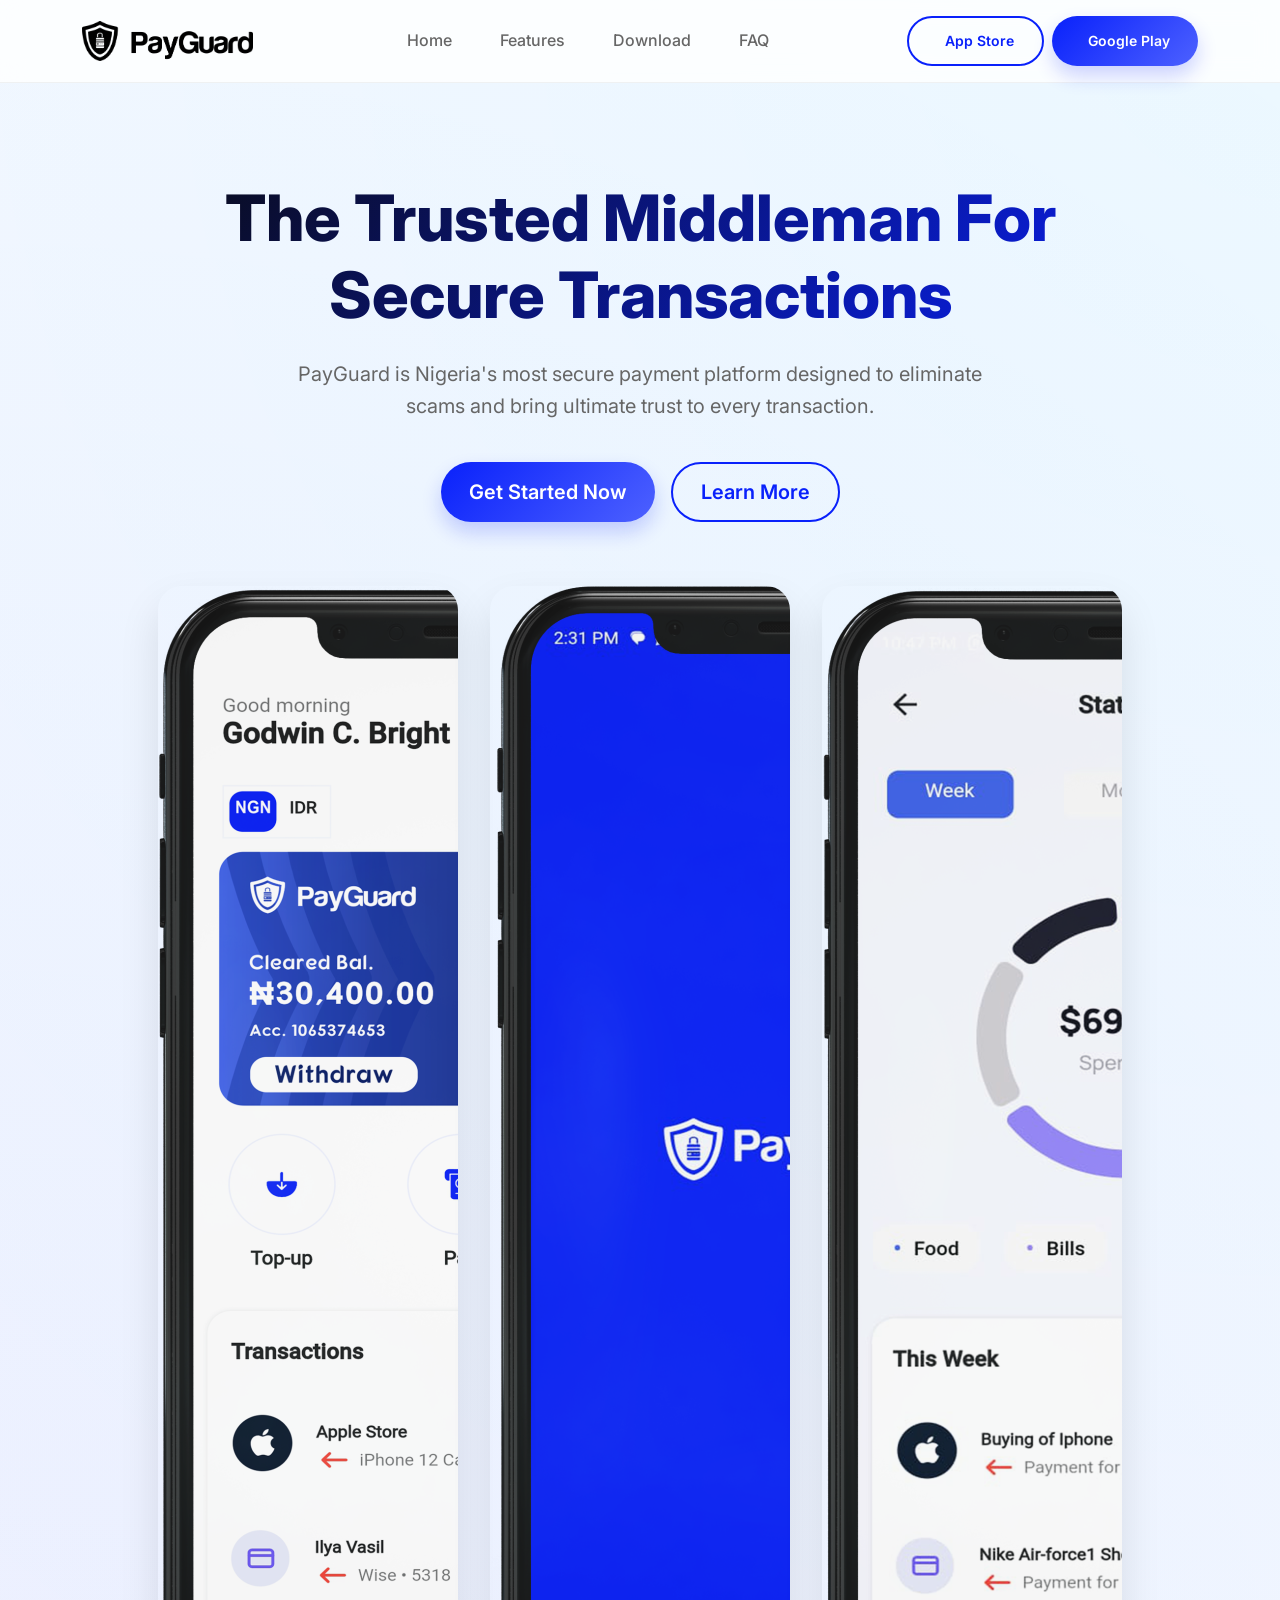
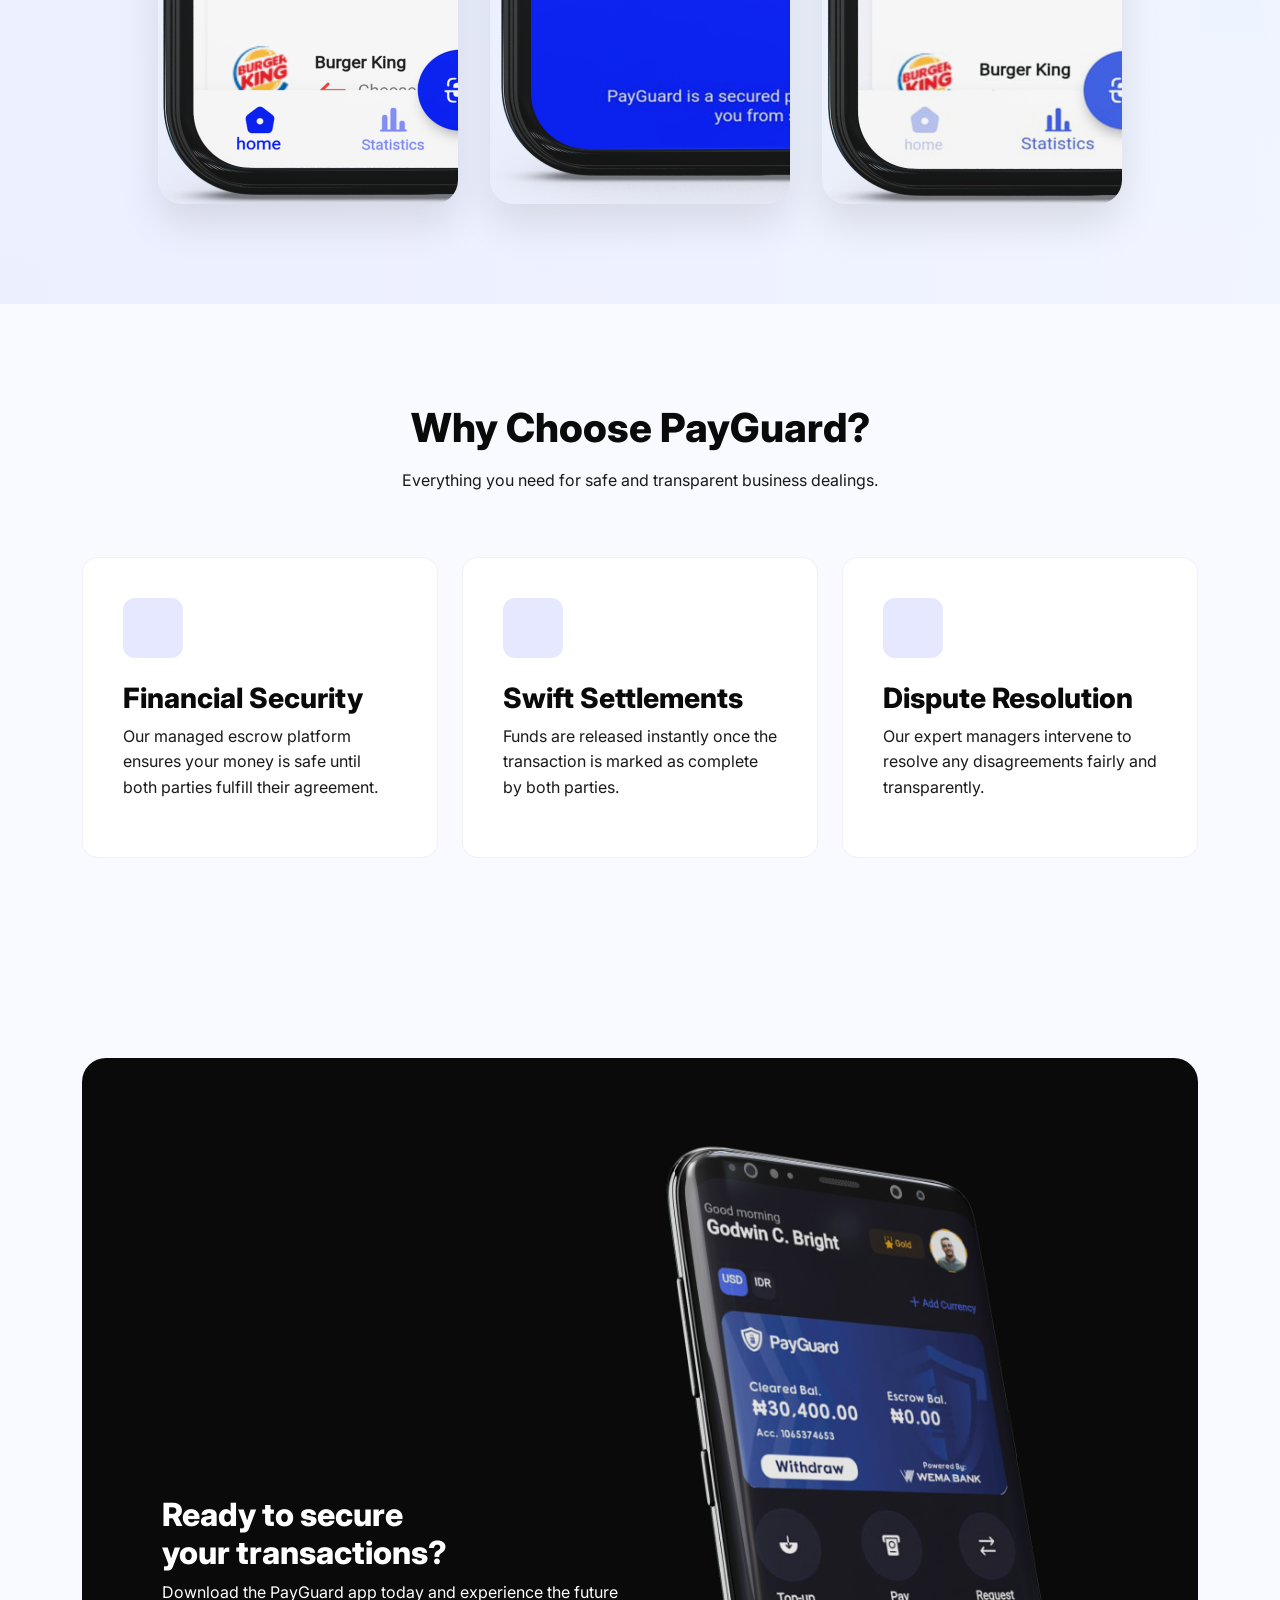
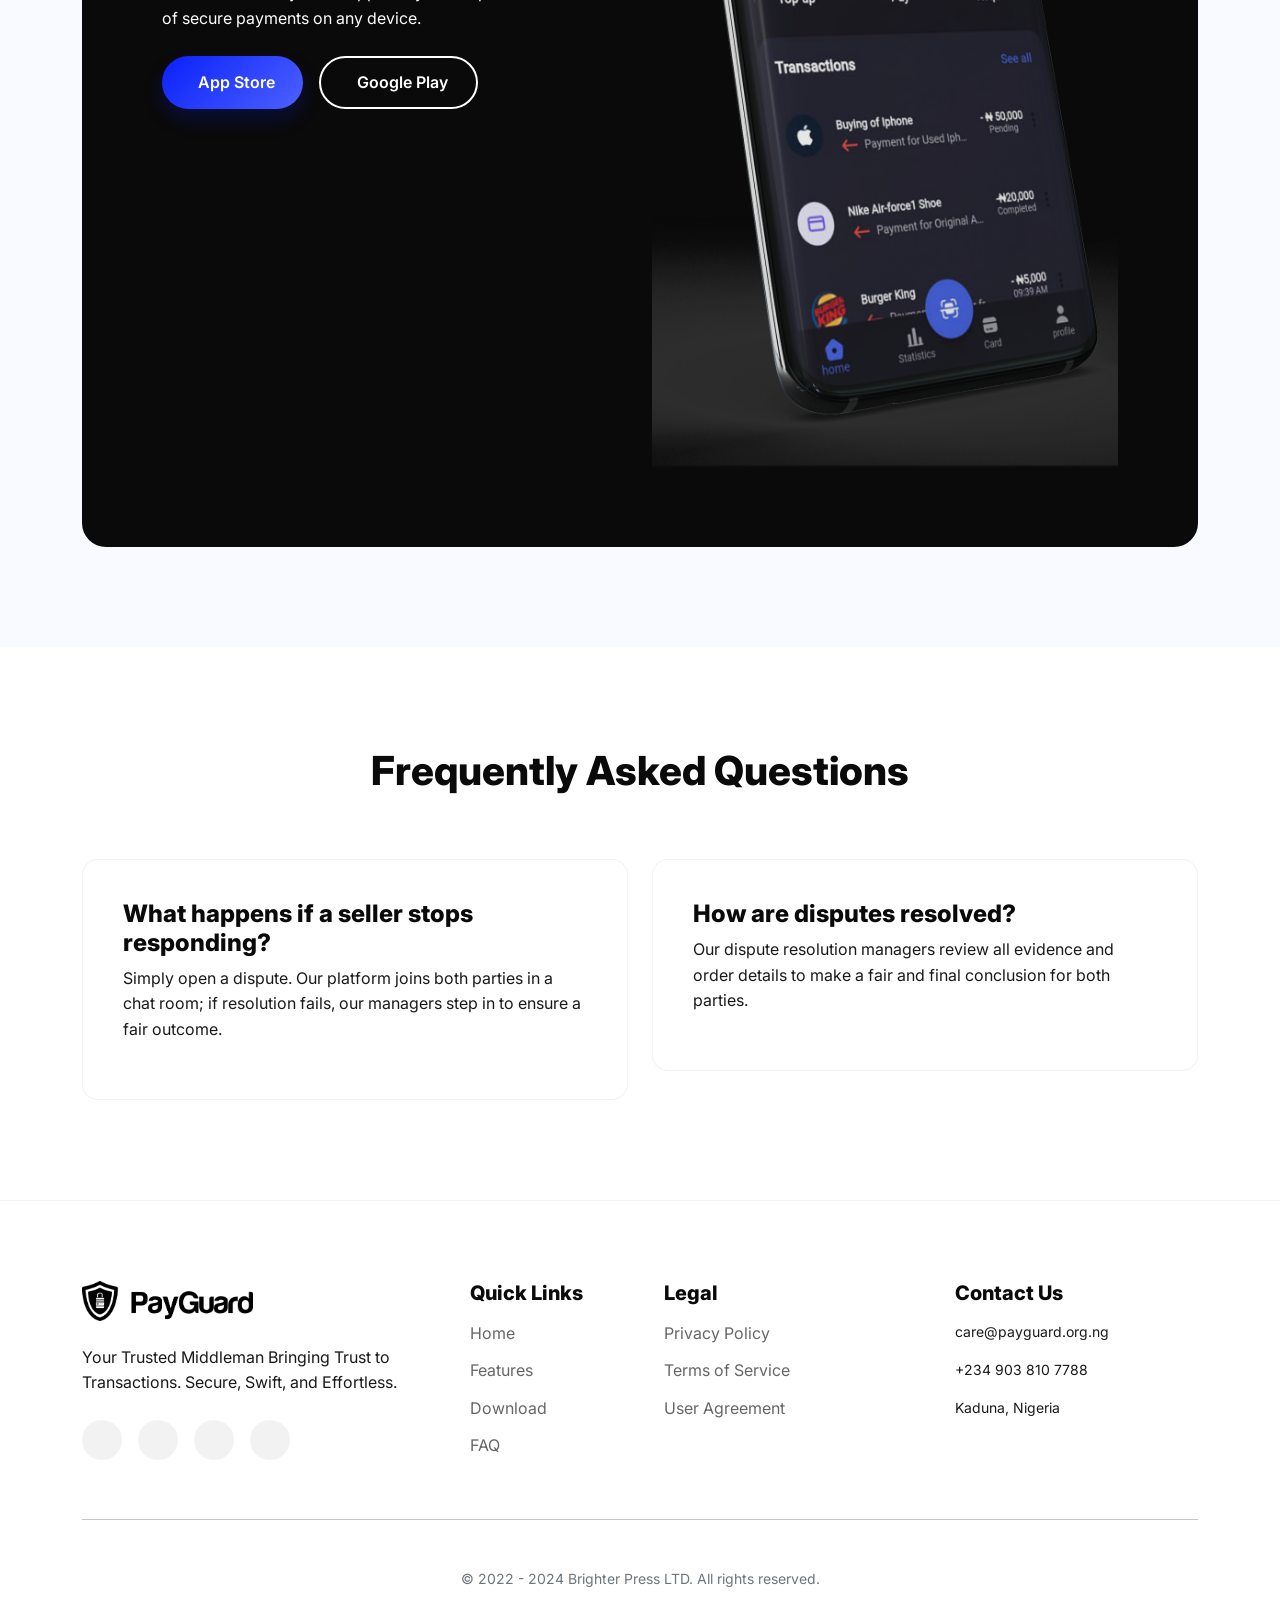
==== commit b6b68493: "feat: setup automated deployment for standalone landing page" ====
--- a/index.html
+++ b/index.html
@@ -1,393 +1,214 @@
 <!DOCTYPE html>
-<html lang="zxx">
-	<head>
-		<meta charset="UTF-8">
-		<meta name="viewport" content="width=device-width, initial-scale=1.0">
-		<link rel="shortcut icon" href="img/PGIcon3.png">
-		<title>PayGuard</title>
-		<link rel="stylesheet" href="css/bootstrap.min.css">
-		<link rel="stylesheet" href="css/line-awesome.min.css">
-		<link rel="stylesheet" href="css/magnific-popup.css">
-		<link rel="stylesheet" href="css/swiper.min.css">
-		<link rel="stylesheet" href="css/style.css">
-	</head>
-	<body>
-		
-		<!-- loader -->
-		<div class="loader">
-	      	<div class="loading">
-		        <div class="spinner-border aloader" role="status">
-		      		<span class="sr-only"></span>
-		    	</div>
-		    </div>
-	    </div>
-		<!-- end loader -->
-
-
-		<!-- navbar -->
-		<div id="navbar" class="navbar navbar-expand-lg justify-content-center">
-			<div class="container">
-
-			    <div class="collapse navbar-collapse" id="navbarSupportedContent">
-			    	<ul class="navbar-nav nav">
-						<li class="nav-item"><a class="nav-link" href="#home">Home</a></li>
-						<li class="nav-item"><a class="nav-link" href="#features">Features</a></li>
-						<li class="nav-item"><a class="nav-link" href="#download">Downlaod</a></li>
-						<li class="nav-item"><a class="nav-link" href="#faq">Faq</a></li>
-					</ul>
-			    </div>
-			    <a href="#" class="navbar-brand"><img src="img/PGLogoW.png" alt=""></a>
-				<button class="navbar-toggler" type="button" data-bs-toggle="collapse" data-bs-target="#navbarSupportedContent" aria-controls="navbarSupportedContent" aria-expanded="false" aria-label="Toggle navigation">
-			        <i class="la la-bars"></i>
-			    </button>
-			    <ul class="button-navbar">
-			    	<li><button class="button"><i class="lab la-app-store"></i>App Store</button></li>
-			    	<li><button class="button"><i class="lab la-google-play"></i>Google Play</button></li>
-			    </ul>
-			</div>
-		</div>
-		<!-- end navbar -->
-
-
-		<!-- intro -->
-		<div id="home" class="intro">
-			<div class="container">
-				<div class="content">
-					<h1>Your Trusted Middleman</h1>
-					<h1>Bringing Trust to Transactions</h1>
-					<p>PayGuard is a secured payment platform to save you from scammers. </p>
-				</div>
-			</div>
-		</div>
-		<!-- end intro -->
-
-		<!-- intro image -->
-		<div class="intro-image">
-			<div class="container">
-				<div class="row">
-					<div class="col-md">
-						<img src="img/PGM2.png" alt="">
-					</div>
-					<div class="col-md m-none">
-						<img src="img/PGM1.png" alt="">
-					</div>
-					<div class="col-md m-none">
-						<img src="img/PGM3.png" alt="">
-					</div>
-				</div>
-			</div>
-		</div>
-		<!-- end intro image -->
-
-		<!-- counter -->
-		<div class="counter">
-			<div class="container">
-				<div class="row">
-					<div class="col-md col-6">
-						<h1>50K</h1>
-						<p>Install</p>
-					</div>
-					<div class="col-md col-6">
-						<h1>20K</h1>
-						<p>Likes</p>
-					</div>
-					<div class="col-md col-6">
-						<h1>45K</h1>
-						<p>User Pro</p>
-					</div>
-					<div class="col-md col-6">
-						<h1>5K</h1>
-						<p>User Free</p>
-					</div>
-				</div>
-			</div>
-		</div>
-		<!-- end counter -->
-
-		<!-- features -->
-		<div id="features" class="features">
-			<div class="container">
-				<div class="row align-items-center">
-					<div class="col-md">
-						<div class="content">
-							<div class="icon">
-								<i class="la la-check"></i>
-							</div>
-							<div class="text">
-								<h5>Effortless Financial Trust</h5>
-								<p>Build trust effortlessly in your transactions with our middleman-managed, secure escrow platform.</p>
-							</div>
-						</div>
-						<div class="content">
-							<div class="icon">
-								<i class="la la-check"></i>
-							</div>
-							<div class="text">
-								<h5>Secure Transactions, Anywhere</h5>
-								<p>Experience security on the go with our mobile-ready escrow system, ensuring safe transactions anywhere.</p>
-							</div>
-						</div>
-						<div class="content">
-							<div class="icon">
-								<i class="la la-check"></i>
-							</div>
-							<div class="text">
-								<h5>Financial Peace of Mind</h5>
-								<p>Achieve peace of mind in your financial dealings with our easy-to-use and securely managed escrow services.</p>
-							</div>
-						</div>
-						<div class="content">
-							<div class="icon">
-								<i class="la la-check"></i>
-							</div>
-							<div class="text">
-								<h5>Working All Mobile</h5>
-								<p>~Seamless Transactions on Any Device <br > ~Mobile-Ready Escrow Solutions <br> ~Access Anywhere, Anytime</p>
-							</div>
-						</div>
-					</div>
-					<div class="col-md">
-						<div class="content-image">
-							<img src="img/PGMSide.png" alt="">
-						</div>
-					</div>
-				</div>
-			</div>
-		</div>
-		<!-- end features -->
-
-		<!-- features 02-->
-		<div class="features02">
-			<div class="container">
-				<div class="row align-items-center">
-					<div class="col-md">
-						<div class="content-image">
-							<img src="img/settlementWeb1.png" alt="">
-						</div>
-					</div>
-					<div class="col-md">
-						<h2>Available Many Features On Our Apps</h2>
-						<div class="row">
-							<div class="col">
-								<div class="content">
-									<i class="la la-rocket"></i>
-						            <h5>Request Payment</h5>
-						            <p>Let's you generate an invoice, send a QR-Code of your invoice and get paid securly while building trust</p>
-								</div>
-							</div>
-							<div class="col">
-								<div class="content">
-									<i class="la la-mobile"></i>
-						            <h5>Make Advance Payment's</h5>
-						            <p>Allow your service provider/vendor access to some of the total amount paid while the balance will be relseased when transaction is completed</p>
-								</div>
-							</div>
-						</div>
-						<div class="row">
-							<div class="col">
-								<div class="content">
-									<i class="la la-hand-pointer"></i>
-						            <h5>Make Payment</h5>
-						            <p>Allow's you to make Secured payment to a user using their account number and contract details </p>
-								</div>
-							</div>
-							<div class="col">
-								<div class="content">
-									<i class="la la-sync"></i>
-						            <h5>Open Dispute</h5>
-						            <p>Get your funds back when a seller delivers less than agreed or stops responding</p>
-								</div>
-							</div>
-						</div>
-					</div>
-				</div>
-			</div>
-		</div>
-		<!-- end features 02-->
-
-		<!-- download -->
-		<div id="download" class="download">
-			<div class="container">
-				<div class="row">
-					<div class="col-md">
-						<h2>Download App</h2>
-						 <p>No matter the mobile device, Payguard Nigeria is here for you. Get the PayGuard app specific for your device</p>
-						 <ul>
-					    	<li><button class="button"><i class="lab la-app-store"></i>App Store</button></li>
-			    	<li><button class="button"><i class="lab la-google-play"></i>Google Play</button></li>
-					    </ul>
-					</div>
-					<div class="col-md col-second">
-						<div class="row">
-							<div class="col">
-								<img src="img/PGM1.png" alt="" class="image1">
-							</div>
-							<div class="col">
-								<img src="img/PGmockup1.png" alt="" class="image2">
-							</div>
-						</div>
-					</div>
-				</div>
-			</div>
-		</div>
-		<!-- end download -->
-
-		<!-- faq -->
-		<div id="faq" class="faq">
-			<div class="container">
-				<h2>FAQ</h2>
-				<h2>Frequently Asked</h2>
-				<div class="row top-row">
-					<div class="col-md">
-						<h5>What happens if a seller stops responding?</h5>
-						<p>In the event of unresponsiveness from a seller, after receiving payment, our platform offers a resolution process to address such situations and ensure a fair outcome for both parties, You just have to open a dispute on the transaction and we will resolve it.</p>
-					</div>
-					<div class="col-md">
-						<h5>What happens if a buyer receives my delivery and stops responding?</h5>
-						<p>If a buyer goes silent after receiving a delivery, All you need to do is to mark the transaction as "delivered" and iff the buyer doesn;t respond or open a dispute within 24hours, we will release the funds to you the seller.</p>
-					</div>
-				</div>
-				<div class="row">
-					<div class="col-md">
-						<h5>What if i receive an order with unmatched details?</h5>
-						<p>If a buyer creates an order with details not matching to your product, then you can request a review/change on the order before accepting the order to avoid issues in case of dispute</p>
-					</div>
-					<div class="col-md">
-						<h5>How are dispute resolved?</h5>
-						<p>Incase of a dispute, First the Buyer and seller will be joined in a chat room on the app to be able to resolve the issues, and when they are unable to, one of our dispute resolution manager's will come in a check the order details and the evidence available and make a fair conclution.</p>
-					</div>
-				</div>
-			</div>
-		</div>
-		<!-- end faq -->
-
-		<!-- cta -->
-		<div class="cta">
-			<div class="container">
-				<div class="content">
-					<div class="row align-items-center">
-						<div class="col-md">
-							<h2>Interested in our application get it now</h2>
-							<p>Unlock Seamless Transactions with Our Escrow Payment App – Secure, Swift, and Effortless. Experience the Future of Online Payments. Get Started Now</p>
-						</div>
-						<div class="col-md">
-							<div class="entry">
-								<button class="button">Get Started</button>
-							</div>
-						</div>
-					</div>
-				</div>
-			</div>
-		</div>
-		<!-- end cta -->
-
-		<!-- clients -->
-		<div id="clients" class="clients">
-			<div class="container">
-				<div class="row">
-					<div class="col-md">
-						<h2>Our clients are spread all over the world</h2>
-						<p>Nationwide Confidence – Our Trusted Services Empower Businesses Across Nigeria. Join Our Growing Network of Satisfied Clients. Elevate Your Transactions with Secure Escrow Payments.</p>
-					</div>
-					<div class="col-md">
-						<div class="row row-top">
-							<div class="col">
-								<div class="content">
-									<img src="img/brighterPress.png" alt="">
-								</div>
-							</div>
-							<div class="col">
-								<div class="content">
-									<img src="img/happifoam.png" alt="">
-								</div>
-							</div>
-						</div>
-						<div class="row">
-							<div class="col">
-								<div class="content">
-									<img src="img/erranda_icon.png" alt="">
-								</div>
-							</div>
-							<div class="col">
-								<div class="content">
-									<img src="img/wema_icon.png" alt="">
-								</div>
-							</div>
-						</div>
-					</div>
-				</div>
-			</div>
-		</div>
-		<!-- end clients -->
-
-		<!-- footer -->
-		<footer>
-			<div class="content">
-				<div class="container">
-					<div class="row">
-						<div class="col-md">
-							<img src="img/PGLogoW.png" alt="">
-							<p>PayGuard Nigeria: Your Trusted Middleman Bringing Trust to Transactions.</p>
-						</div>
-						<div class="col-md">
-							<h6>Contact us</h6>
-							<ul>
-								<li><i class="la la-phone"></i>  +234 903 810 7788 </li>
-								<li><i class="la la-envelope"></i>  care@payguard.org.ng </li>
-								<li><i class="la la-map"></i>  175bz, Junction Rd, Kakuri 601004, Tudun Wada, Kaduna, Kaduna State, Nigeria. </li>
-							</ul>
-						</div>
-						<div class="col-md">
-							<h6>Social Media</h6>
-							<ul>
-								<li><a href="https://web.facebook.com/payguard.ng"><i class="la la-facebook"></i> Facebook</a></li>
-								<li><a href="https://twitter.com/payguardng?t=vHfERNi8S-IK2CiI5XLwMA&s=09"><i class="la la-twitter"></i> Twitter</a></li>
-								<li><a href="https://www.instagram.com/payguard.ng/?utm_source=ig_web_button_share_sheet&igshid=OGQ5ZDc2ODk2ZA=="><i class="la la-instagram"></i> Instagram</a></li>
-								<li><a href="whatsapp://send?phone=+2349038107788"><i class="lab la-whatsapp"></i> Whatsapp</a></li>
-								
-							</ul>
-						</div>
-						<div class="col-md">
-							<h6>Usefull Link</h6>
-							<ul>
-								<li><a href="https://payguard.org.ng/policy.html"><i class="la la-user"></i> Privacy Policy</a></li>
-								<li><a href="https://payguard.org.ng/#features"><i class="la la-rocket"></i> Features</a></li>
-								<li><a href="https://payguard.org.ng/#download"><i class="la la-dollar"></i> Downloads</a></li>
-								<!--<li><a href=""><i class="la la-envelope"></i> Contact</a></li>-->
-							</ul>
-						</div>
-					</div>
-				</div>
-			</div>
-		</footer>
-		<!-- end footer -->
-
-		<!-- footer copyright -->
-		<div class="footer-cp">
-			<div class="container">
-				<div class="row">
-					<div class="col-md col-12">
-						 © 2022 - 2024 Brighter Press LTD. All rights reserved. 
-					</div>
-					<div class="col-md col-12">
-						<ul>
-							<li><a href="">Help & Center</a></li>
-							<li><a href="">Refund Request</a></li>
-						</ul>
-					</div>
-				</div>
-			</div>
-		</div>
-		<!-- end footer copyright -->
-
-
-		<!-- script -->
-		<script src="js/jquery.min.js"></script>
-		<script src="js/bootstrap.bundle.min.js"></script>
-		<script src="js/magnific-popup.min.js"></script>
-		<script src="js/swiper.min.js"></script>
-		<script src="js/main.js"></script>
-		
-		
-	</body>
+<html lang="en">
+<head>
+    <meta charset="UTF-8">
+    <meta name="viewport" content="width=device-width, initial-scale=1.0">
+    <meta name="description" content="PayGuard - The ultimate secure escrow payment platform. Protecting buyers and sellers from scams in every transaction.">
+    <meta name="keywords" content="escrow, payments, security, payguard, nigeria, fintech, secure transactions">
+    <meta name="author" content="Brighter Press LTD">
+    
+    <!-- Open Graph / Facebook -->
+    <meta property="og:type" content="website">
+    <meta property="og:url" content="https://payguard.org.ng/">
+    <meta property="og:title" content="PayGuard | Your Trusted Middleman for Secure Transactions">
+    <meta property="og:description" content="Build trust effortlessly with PayGuard. Secure your payments and avoid scams with our managed escrow platform.">
+    <meta property="og:image" content="https://payguard.org.ng/img/og-image.png">
+
+    <!-- Twitter -->
+    <meta property="twitter:card" content="summary_large_image">
+    <meta property="twitter:url" content="https://payguard.org.ng/">
+    <meta property="twitter:title" content="PayGuard | Your Trusted Middleman">
+    <meta property="twitter:description" content="Secure payments made simple. Join thousands of users using PayGuard for safe transactions.">
+    <meta property="twitter:image" content="https://payguard.org.ng/img/og-image.png">
+
+    <link rel="shortcut icon" href="img/PGIcon3.png">
+    <title>PayGuard | Secure Escrow Payments</title>
+    
+    <link rel="stylesheet" href="css/bootstrap.min.css">
+    <link rel="stylesheet" href="https://maxst.icons8.com/vue-static/landings/line-awesome/line-awesome/1.3.0/css/line-awesome.min.css">
+    <link rel="stylesheet" href="css/modern.css">
+    <link href="https://fonts.googleapis.com/css2?family=Inter:wght@400;500;600;700;800&display=swap" rel="stylesheet">
+</head>
+<body>
+
+    <!-- Loader -->
+    <div class="loader" id="loader">
+        <div class="loading">
+            <div class="spinner-border text-primary" role="status">
+                <span class="visually-hidden">Loading...</span>
+            </div>
+        </div>
+    </div>
+
+    <!-- Navigation -->
+    <nav class="navbar navbar-expand-lg">
+        <div class="container">
+            <a class="navbar-brand" href="#"><img src="img/PGLogoW.png" alt="PayGuard" style="filter: invert(1);"></a>
+            <button class="navbar-toggler" type="button" data-bs-toggle="collapse" data-bs-target="#navContent">
+                <span class="la la-bars"></span>
+            </button>
+            <div class="collapse navbar-collapse" id="navContent">
+                <ul class="navbar-nav mx-auto">
+                    <li class="nav-item"><a class="nav-link" href="#home">Home</a></li>
+                    <li class="nav-item"><a class="nav-link" href="#features">Features</a></li>
+                    <li class="nav-item"><a class="nav-link" href="#download">Download</a></li>
+                    <li class="nav-item"><a class="nav-link" href="#faq">FAQ</a></li>
+                </ul>
+                <div class="d-flex gap-2">
+                    <a href="#" class="btn-premium btn-outline btn-sm d-none d-lg-flex"><i class="lab la-apple"></i> App Store</a>
+                    <a href="#" class="btn-premium btn-primary btn-sm"><i class="lab la-google-play"></i> Google Play</a>
+                </div>
+            </div>
+        </div>
+    </nav>
+
+    <!-- Hero Section -->
+    <section id="home" class="hero">
+        <div class="container">
+            <h1>The Trusted Middleman For <br> Secure Transactions</h1>
+            <p>PayGuard is Nigeria's most secure payment platform designed to eliminate scams and bring ultimate trust to every transaction.</p>
+            <div class="d-flex justify-content-center gap-3 flex-wrap">
+                <a href="#download" class="btn-premium btn-primary btn-lg">Get Started Now</a>
+                <a href="#features" class="btn-premium btn-outline btn-lg">Learn More</a>
+            </div>
+            
+            <div class="hero-mockups">
+                <div class="mockup-card"><img src="img/PGM1.png" alt="App Screen 1"></div>
+                <div class="mockup-card"><img src="img/PGM2.png" alt="App Screen 2"></div>
+                <div class="mockup-card"><img src="img/PGM3.png" alt="App Screen 3"></div>
+            </div>
+        </div>
+    </section>
+
+    <!-- Features Section -->
+    <section id="features" class="section">
+        <div class="container">
+            <div class="section-title">
+                <h2>Why Choose PayGuard?</h2>
+                <p>Everything you need for safe and transparent business dealings.</p>
+            </div>
+            <div class="row g-4">
+                <div class="col-md-4">
+                    <div class="feature-card">
+                        <div class="feature-icon"><i class="la la-shield-alt"></i></div>
+                        <h3>Financial Security</h3>
+                        <p>Our managed escrow platform ensures your money is safe until both parties fulfill their agreement.</p>
+                    </div>
+                </div>
+                <div class="col-md-4">
+                    <div class="feature-card">
+                        <div class="feature-icon"><i class="la la-bolt"></i></div>
+                        <h3>Swift Settlements</h3>
+                        <p>Funds are released instantly once the transaction is marked as complete by both parties.</p>
+                    </div>
+                </div>
+                <div class="col-md-4">
+                    <div class="feature-card">
+                        <div class="feature-icon"><i class="la la-balance-scale"></i></div>
+                        <h3>Dispute Resolution</h3>
+                        <p>Our expert managers intervene to resolve any disagreements fairly and transparently.</p>
+                    </div>
+                </div>
+            </div>
+        </div>
+    </section>
+
+    <!-- Download Section -->
+    <section id="download" class="section">
+        <div class="container">
+            <div class="download-section">
+                <div class="row align-items-center">
+                    <div class="col-lg-6">
+                        <h2>Ready to secure <br> your transactions?</h2>
+                        <p class="mb-4">Download the PayGuard app today and experience the future of secure payments on any device.</p>
+                        <div class="d-flex gap-3">
+                            <a href="https://apps.apple.com/app/dummy" class="btn-premium btn-primary"><i class="lab la-apple"></i> App Store</a>
+                            <a href="https://play.google.com/store/apps/details?id=dummy" class="btn-premium btn-outline" style="border-color: white; color: white;"><i class="lab la-google-play"></i> Google Play</a>
+                        </div>
+                    </div>
+                    <div class="col-lg-6">
+                        <img src="img/PGMSide.png" alt="App Preview" class="img-fluid mt-5 mt-lg-0">
+                    </div>
+                </div>
+            </div>
+        </div>
+    </section>
+
+    <!-- FAQ Section -->
+    <section id="faq" class="section bg-white">
+        <div class="container">
+            <div class="section-title">
+                <h2>Frequently Asked Questions</h2>
+            </div>
+            <div class="row g-4">
+                <div class="col-md-6">
+                    <div class="feature-card h-auto">
+                        <h4>What happens if a seller stops responding?</h4>
+                        <p>Simply open a dispute. Our platform joins both parties in a chat room; if resolution fails, our managers step in to ensure a fair outcome.</p>
+                    </div>
+                </div>
+                <div class="col-md-6">
+                    <div class="feature-card h-auto">
+                        <h4>How are disputes resolved?</h4>
+                        <p>Our dispute resolution managers review all evidence and order details to make a fair and final conclusion for both parties.</p>
+                    </div>
+                </div>
+            </div>
+        </div>
+    </section>
+
+    <!-- Footer -->
+    <footer>
+        <div class="container">
+            <div class="row g-5">
+                <div class="col-lg-4">
+                    <img src="img/PGLogoW.png" alt="PayGuard" class="footer-logo" style="filter: invert(1);">
+                    <p>Your Trusted Middleman Bringing Trust to Transactions. Secure, Swift, and Effortless.</p>
+                    <div class="social-links">
+                        <a href="#" class="social-icon"><i class="lab la-facebook-f"></i></a>
+                        <a href="#" class="social-icon"><i class="lab la-twitter"></i></a>
+                        <a href="#" class="social-icon"><i class="lab la-instagram"></i></a>
+                        <a href="#" class="social-icon"><i class="lab la-whatsapp"></i></a>
+                    </div>
+                </div>
+                <div class="col-lg-2">
+                    <h5>Quick Links</h5>
+                    <div class="mt-3">
+                        <a href="#home" class="footer-link">Home</a>
+                        <a href="#features" class="footer-link">Features</a>
+                        <a href="#download" class="footer-link">Download</a>
+                        <a href="#faq" class="footer-link">FAQ</a>
+                    </div>
+                </div>
+                <div class="col-lg-3">
+                    <h5>Legal</h5>
+                    <div class="mt-3">
+                        <a href="policy.html" class="footer-link">Privacy Policy</a>
+                        <a href="terms.html" class="footer-link">Terms of Service</a>
+                        <a href="user-agrement.html" class="footer-link">User Agreement</a>
+                    </div>
+                </div>
+                <div class="col-lg-3">
+                    <h5>Contact Us</h5>
+                    <div class="mt-3">
+                        <p class="small"><i class="la la-envelope"></i> care@payguard.org.ng</p>
+                        <p class="small"><i class="la la-phone"></i> +234 903 810 7788</p>
+                        <p class="small"><i class="la la-map-marker"></i> Kaduna, Nigeria</p>
+                    </div>
+                </div>
+            </div>
+            <hr class="my-5 opacity-10">
+            <div class="text-center text-muted small">
+                © 2022 - 2024 Brighter Press LTD. All rights reserved.
+            </div>
+        </div>
+    </footer>
+
+    <script src="js/bootstrap.bundle.min.js"></script>
+    <script>
+        window.addEventListener('load', function() {
+            document.getElementById('loader').style.display = 'none';
+        });
+    </script>
+</body>
 </html>
--- a/css/modern.css
+++ b/css/modern.css
@@ -0,0 +1,286 @@
+:root {
+    --primary-color: #0921FB;
+    --primary-dark: #051499;
+    --primary-light: #4D61FF;
+    --secondary-color: #00D2FF;
+    --bg-dark: #0A0A0A;
+    --bg-light: #F8FAFF;
+    --text-main: #1A1A1A;
+    --text-muted: #666666;
+    --white: #FFFFFF;
+    --glass: rgba(255, 255, 255, 0.1);
+    --glass-border: rgba(255, 255, 255, 0.2);
+    --shadow-premium: 0 20px 40px rgba(0, 0, 0, 0.1);
+    --radius-lg: 24px;
+    --radius-md: 16px;
+    --transition: all 0.3s cubic-bezier(0.4, 0, 0.2, 1);
+}
+
+* {
+    margin: 0;
+    padding: 0;
+    box-sizing: border-box;
+}
+
+body {
+    font-family: 'Inter', -apple-system, BlinkMacSystemFont, 'Segoe UI', Roboto, sans-serif;
+    background-color: var(--bg-light);
+    color: var(--text-main);
+    line-height: 1.6;
+    overflow-x: hidden;
+}
+
+h1, h2, h3, h4, h5, h6 {
+    font-weight: 800;
+    line-height: 1.2;
+    color: var(--bg-dark);
+}
+
+a {
+    text-decoration: none;
+    transition: var(--transition);
+}
+
+/* Glassmorphism Navigation */
+.navbar {
+    background: rgba(255, 255, 255, 0.8);
+    backdrop-filter: blur(12px);
+    -webkit-backdrop-filter: blur(12px);
+    border-bottom: 1px solid rgba(0, 0, 0, 0.05);
+    padding: 1rem 0;
+    position: fixed;
+    width: 100%;
+    top: 0;
+    z-index: 1000;
+}
+
+.navbar-brand img {
+    height: 40px;
+}
+
+.nav-link {
+    color: var(--text-muted);
+    font-weight: 500;
+    margin: 0 1rem;
+}
+
+.nav-link:hover {
+    color: var(--primary-color);
+}
+
+/* Premium Buttons */
+.btn-premium {
+    padding: 12px 28px;
+    border-radius: 50px;
+    font-weight: 600;
+    display: inline-flex;
+    align-items: center;
+    gap: 8px;
+    transition: var(--transition);
+    cursor: pointer;
+    border: none;
+}
+
+.btn-primary {
+    background: linear-gradient(135deg, var(--primary-color), var(--primary-light));
+    color: var(--white);
+    box-shadow: 0 10px 20px rgba(9, 33, 251, 0.2);
+}
+
+.btn-primary:hover {
+    transform: translateY(-2px);
+    box-shadow: 0 15px 30px rgba(9, 33, 251, 0.3);
+}
+
+.btn-outline {
+    background: transparent;
+    border: 2px solid var(--primary-color);
+    color: var(--primary-color);
+}
+
+.btn-outline:hover {
+    background: var(--primary-color);
+    color: var(--white);
+}
+
+/* Hero Section */
+.hero {
+    padding: 180px 0 100px;
+    background: radial-gradient(circle at top right, rgba(0, 210, 255, 0.05), transparent),
+                radial-gradient(circle at bottom left, rgba(9, 33, 251, 0.05), transparent);
+    text-align: center;
+}
+
+.hero h1 {
+    font-size: 4rem;
+    margin-bottom: 1.5rem;
+    background: linear-gradient(135deg, var(--bg-dark), var(--primary-color));
+    -webkit-background-clip: text;
+    -webkit-text-fill-color: transparent;
+}
+
+.hero p {
+    font-size: 1.25rem;
+    color: var(--text-muted);
+    max-width: 700px;
+    margin: 0 auto 2.5rem;
+}
+
+.hero-mockups {
+    margin-top: 4rem;
+    display: flex;
+    justify-content: center;
+    gap: 2rem;
+    perspective: 1000px;
+}
+
+.mockup-card {
+    border-radius: var(--radius-lg);
+    overflow: hidden;
+    box-shadow: var(--shadow-premium);
+    transition: var(--transition);
+    max-width: 300px;
+}
+
+.mockup-card:hover {
+    transform: rotateY(-10deg) translateY(-20px);
+}
+
+/* Features Grid */
+.section {
+    padding: 100px 0;
+}
+
+.section-title {
+    text-align: center;
+    margin-bottom: 4rem;
+}
+
+.section-title h2 {
+    font-size: 2.5rem;
+    margin-bottom: 1rem;
+}
+
+.feature-card {
+    background: var(--white);
+    padding: 2.5rem;
+    border-radius: var(--radius-md);
+    border: 1px solid rgba(0, 0, 0, 0.05);
+    transition: var(--transition);
+    height: 100%;
+}
+
+.feature-card:hover {
+    border-color: var(--primary-color);
+    box-shadow: var(--shadow-premium);
+    transform: translateY(-10px);
+}
+
+.feature-icon {
+    width: 60px;
+    height: 60px;
+    background: rgba(9, 33, 251, 0.1);
+    color: var(--primary-color);
+    border-radius: 12px;
+    display: flex;
+    align-items: center;
+    justify-content: center;
+    font-size: 1.5rem;
+    margin-bottom: 1.5rem;
+}
+
+/* Download Section */
+.download-section {
+    background: var(--bg-dark);
+    border-radius: var(--radius-lg);
+    padding: 5rem;
+    color: var(--white);
+    position: relative;
+    overflow: hidden;
+}
+
+.download-section h2 {
+    color: var(--white);
+}
+
+.download-section::before {
+    content: '';
+    position: absolute;
+    top: -50%;
+    right: -20%;
+    width: 500px;
+    height: 500px;
+    background: radial-gradient(circle, var(--primary-color), transparent 70%);
+    opacity: 0.2;
+}
+
+/* Footer Modernization */
+footer {
+    background: var(--white);
+    padding: 80px 0 40px;
+    border-top: 1px solid rgba(0, 0, 0, 0.05);
+}
+
+.footer-logo {
+    height: 40px;
+    width: auto;
+    margin-bottom: 1.5rem;
+}
+
+.footer-link {
+    color: var(--text-muted);
+    display: block;
+    margin-bottom: 0.75rem;
+}
+
+.footer-link:hover {
+    color: var(--primary-color);
+    padding-left: 5px;
+}
+
+.social-links {
+    display: flex;
+    gap: 1rem;
+    margin-top: 1.5rem;
+}
+
+.social-icon {
+    width: 40px;
+    height: 40px;
+    border-radius: 50%;
+    background: rgba(0, 0, 0, 0.05);
+    display: flex;
+    align-items: center;
+    justify-content: center;
+    transition: var(--transition);
+}
+
+.social-icon:hover {
+    background: var(--primary-color);
+    color: var(--white);
+}
+
+/* Policy Content Styling */
+.policy-container {
+    padding: 150px 0 100px;
+    max-width: 800px;
+    margin: 0 auto;
+}
+
+.policy-content h2 {
+    margin: 2.5rem 0 1.5rem;
+    font-size: 1.75rem;
+}
+
+.policy-content p {
+    color: var(--text-muted);
+    margin-bottom: 1.25rem;
+    font-size: 1.1rem;
+}
+
+/* Mobile Responsive */
+@media (max-width: 768px) {
+    .hero h1 { font-size: 2.5rem; }
+    .hero-mockups { flex-direction: column; align-items: center; }
+    .download-section { padding: 2.5rem; }
+}
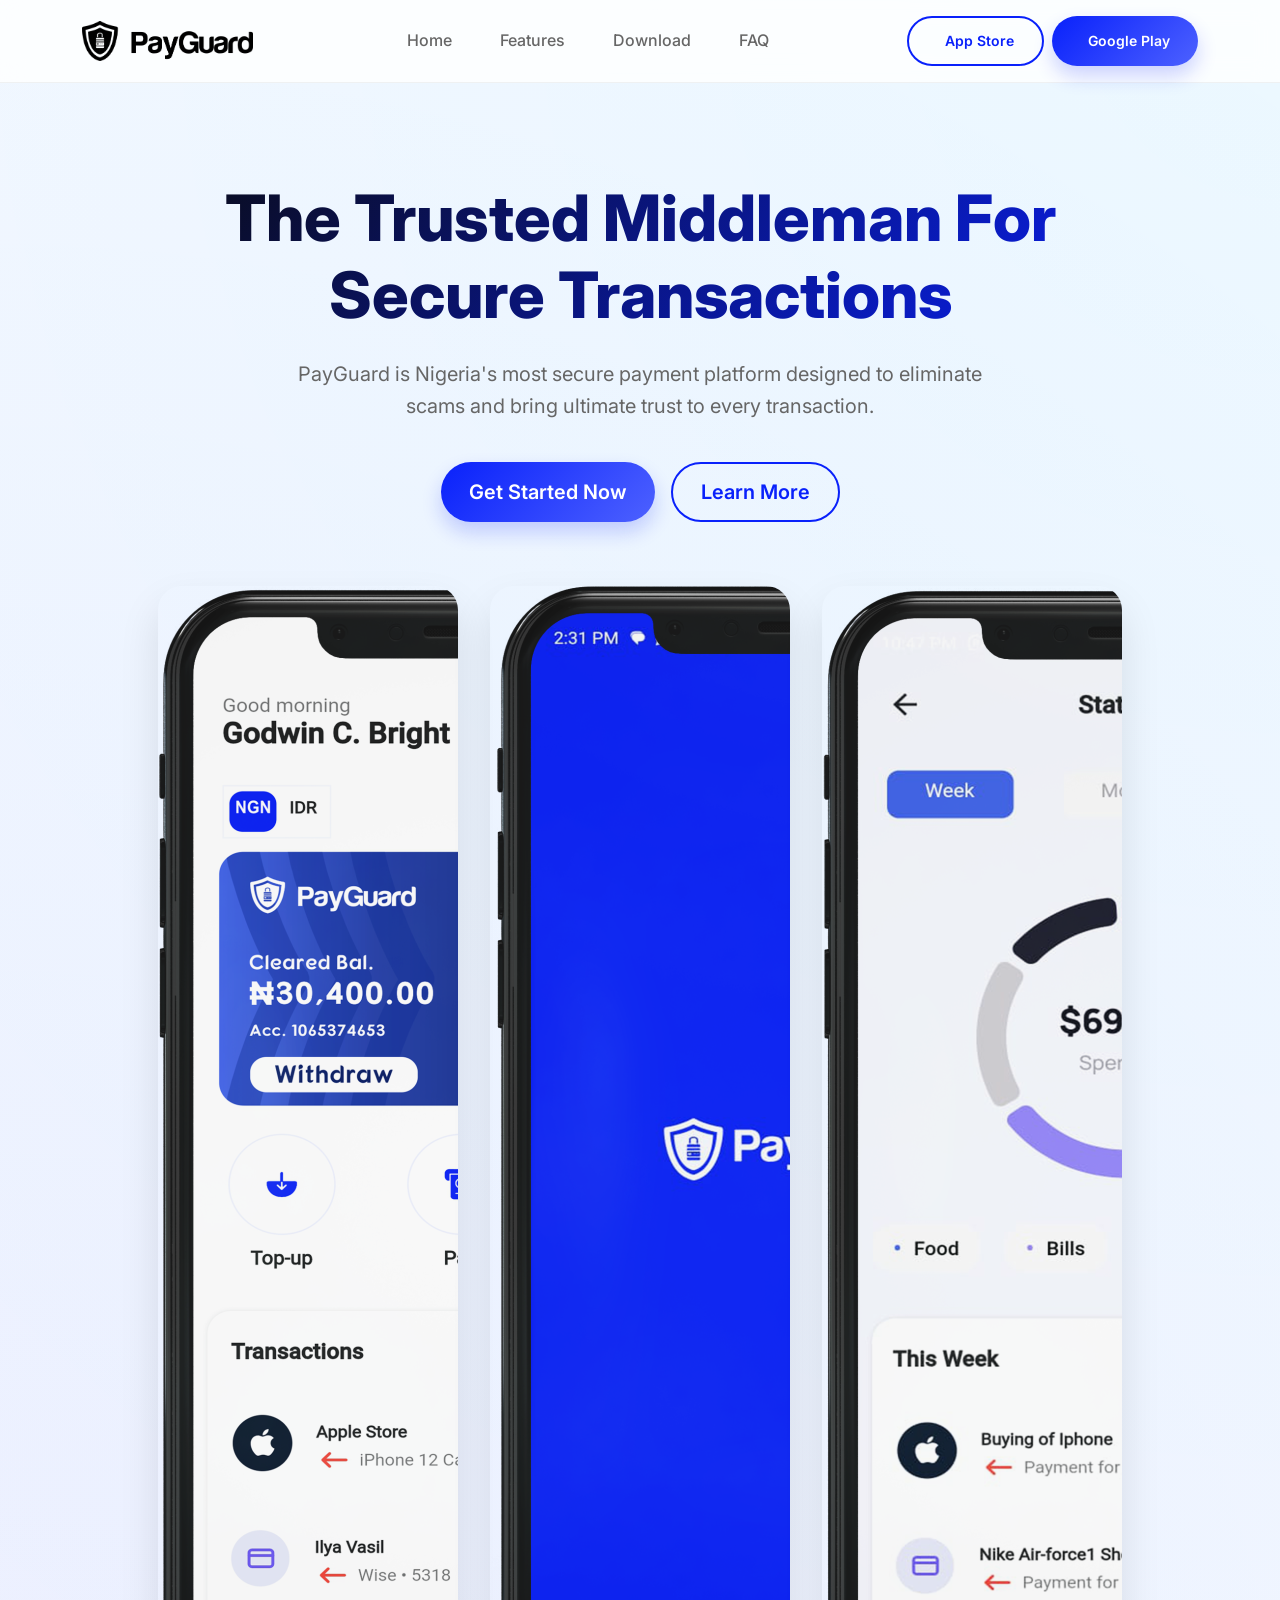
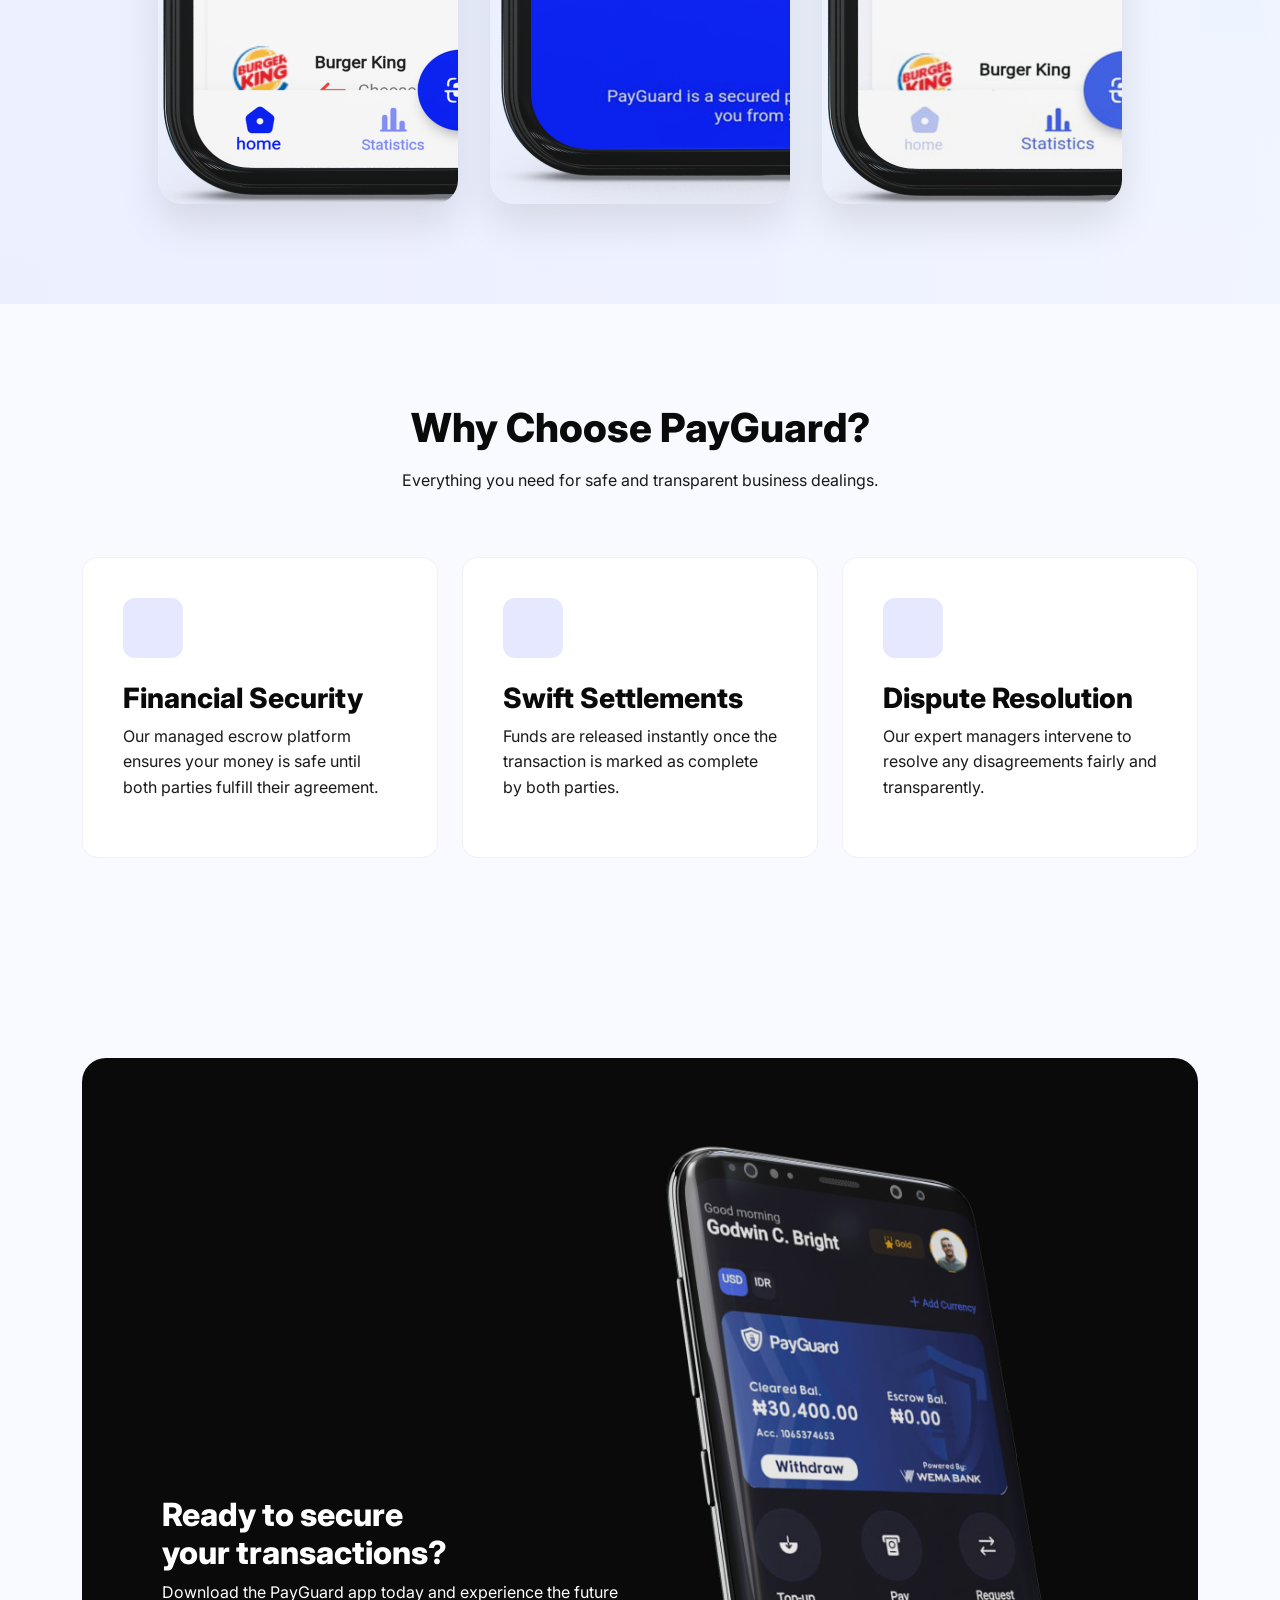
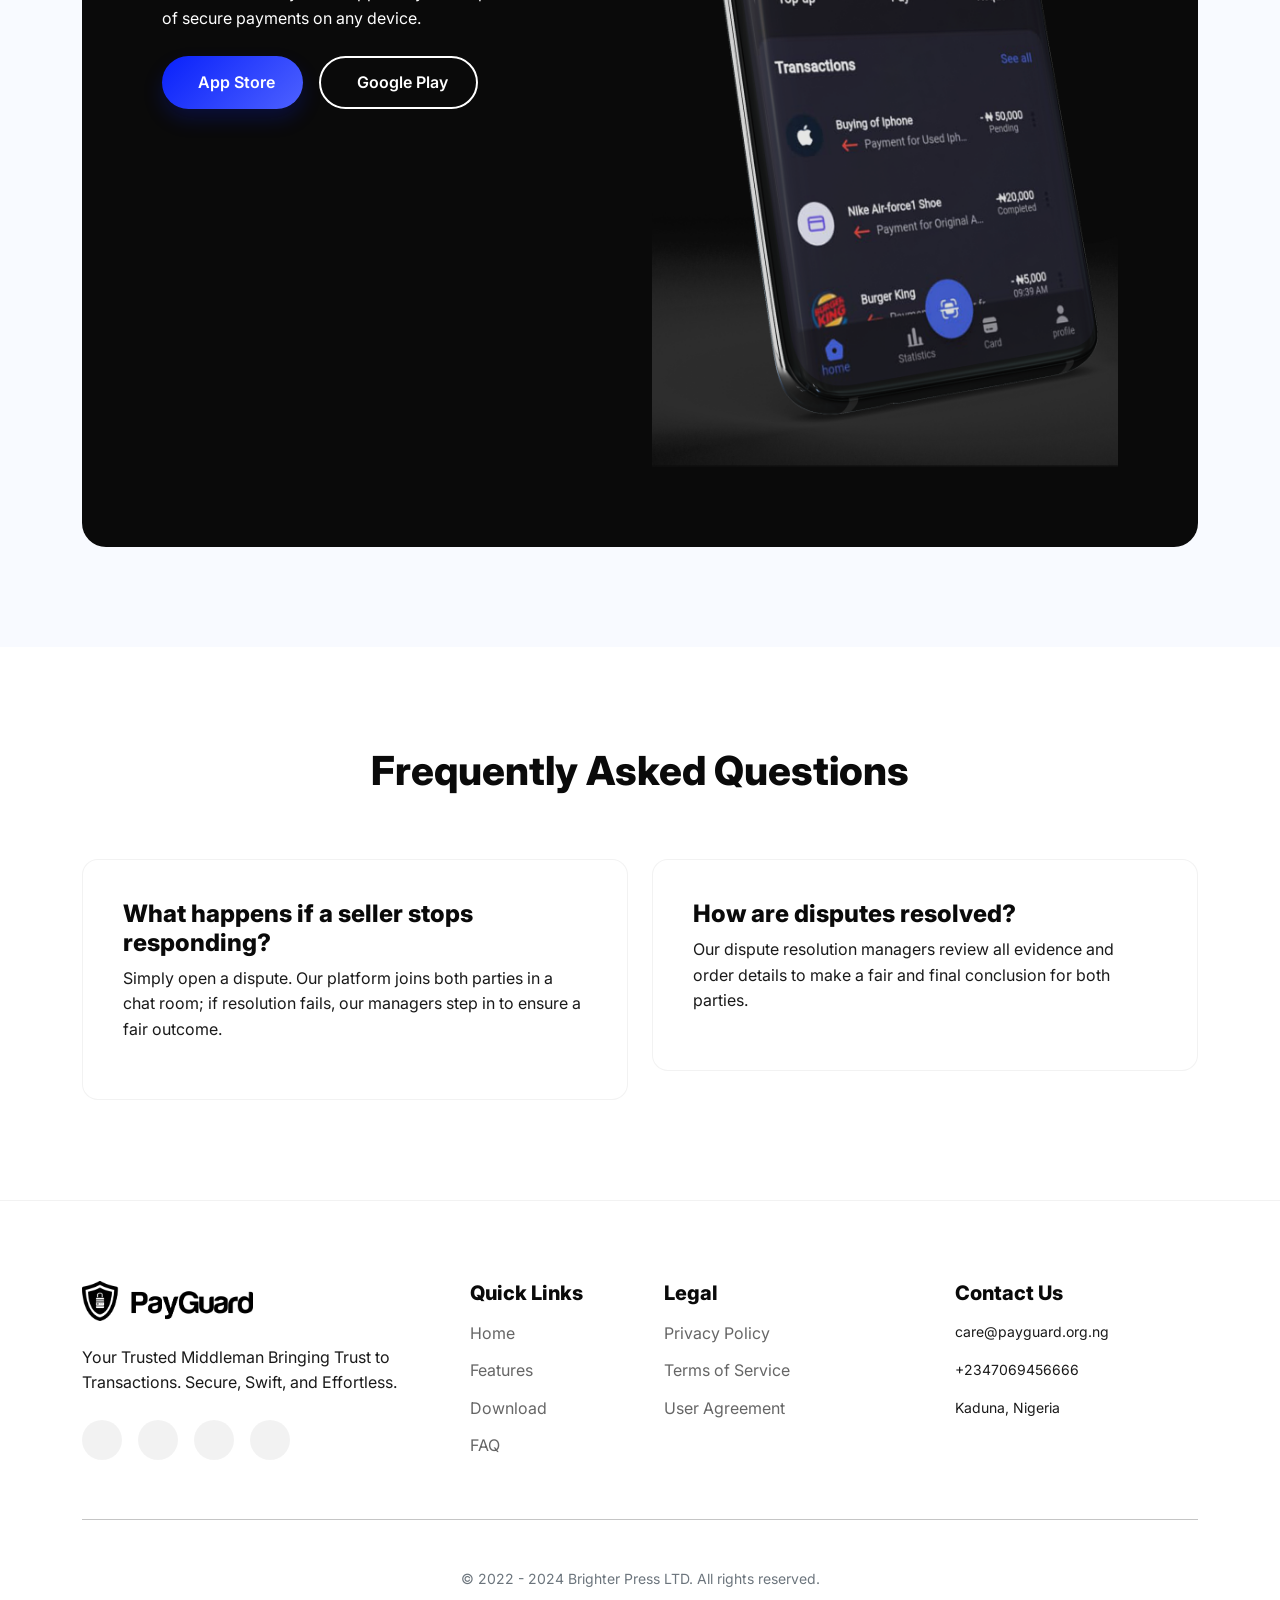
==== commit 249e8160: "chore: update deployment path, enforce strict permissions, and test phone number update" ====
--- a/index.html
+++ b/index.html
@@ -192,7 +192,7 @@
                     <h5>Contact Us</h5>
                     <div class="mt-3">
                         <p class="small"><i class="la la-envelope"></i> care@payguard.org.ng</p>
-                        <p class="small"><i class="la la-phone"></i> +234 903 810 7788</p>
+                        <p class="small"><i class="la la-phone"></i> +2347069456666</p>
                         <p class="small"><i class="la la-map-marker"></i> Kaduna, Nigeria</p>
                     </div>
                 </div>
